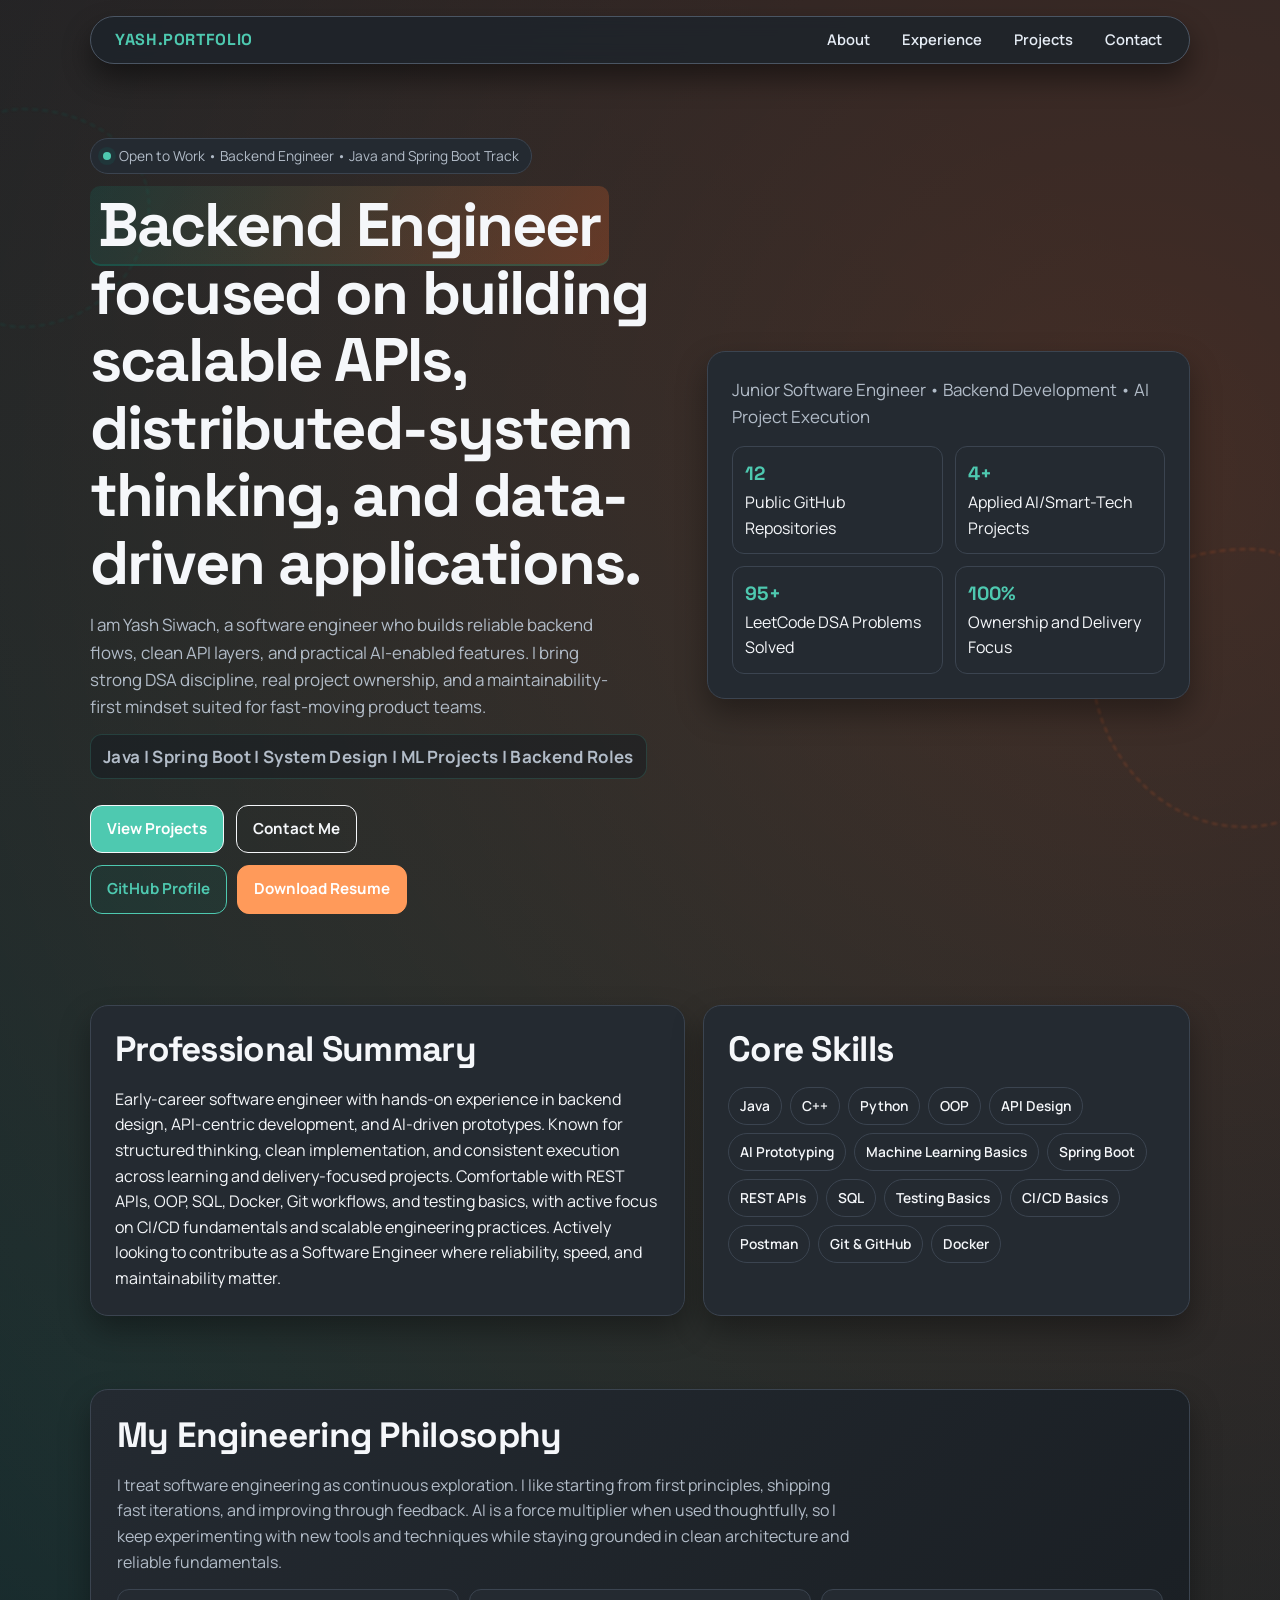
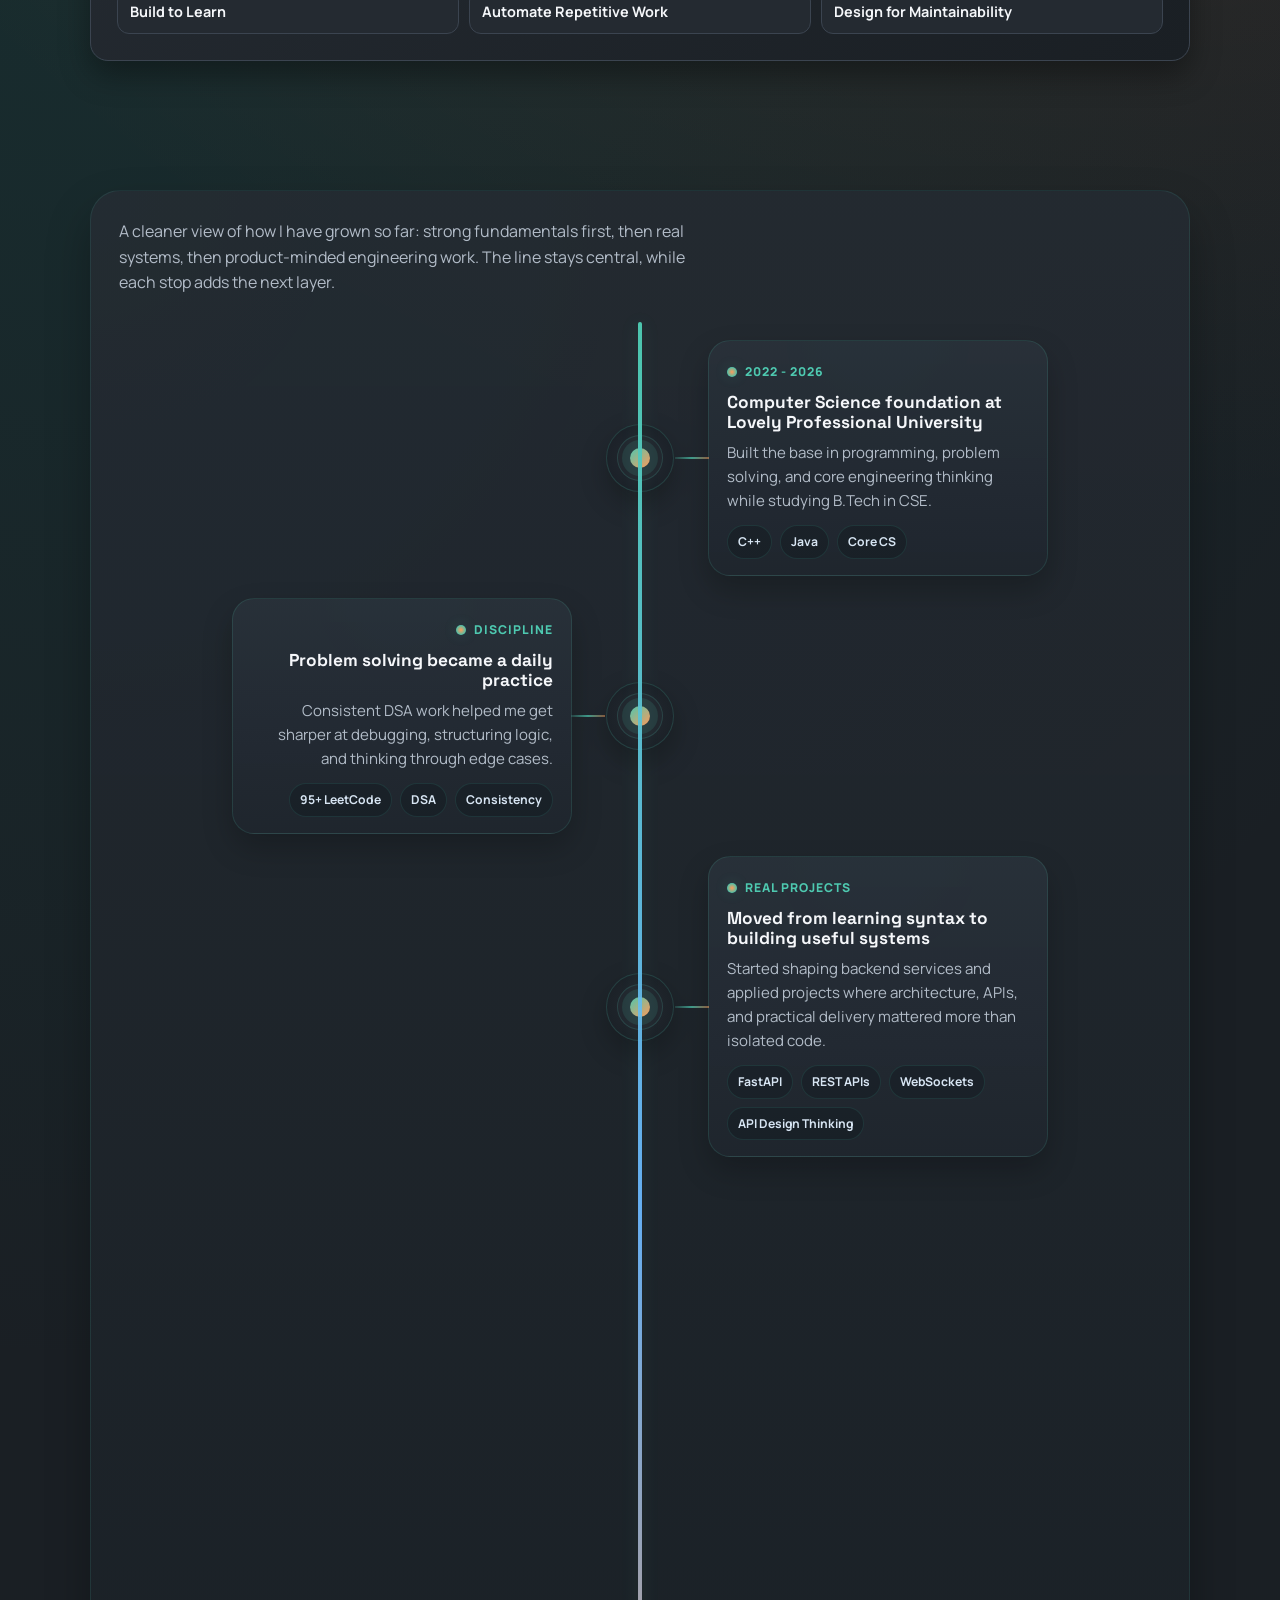
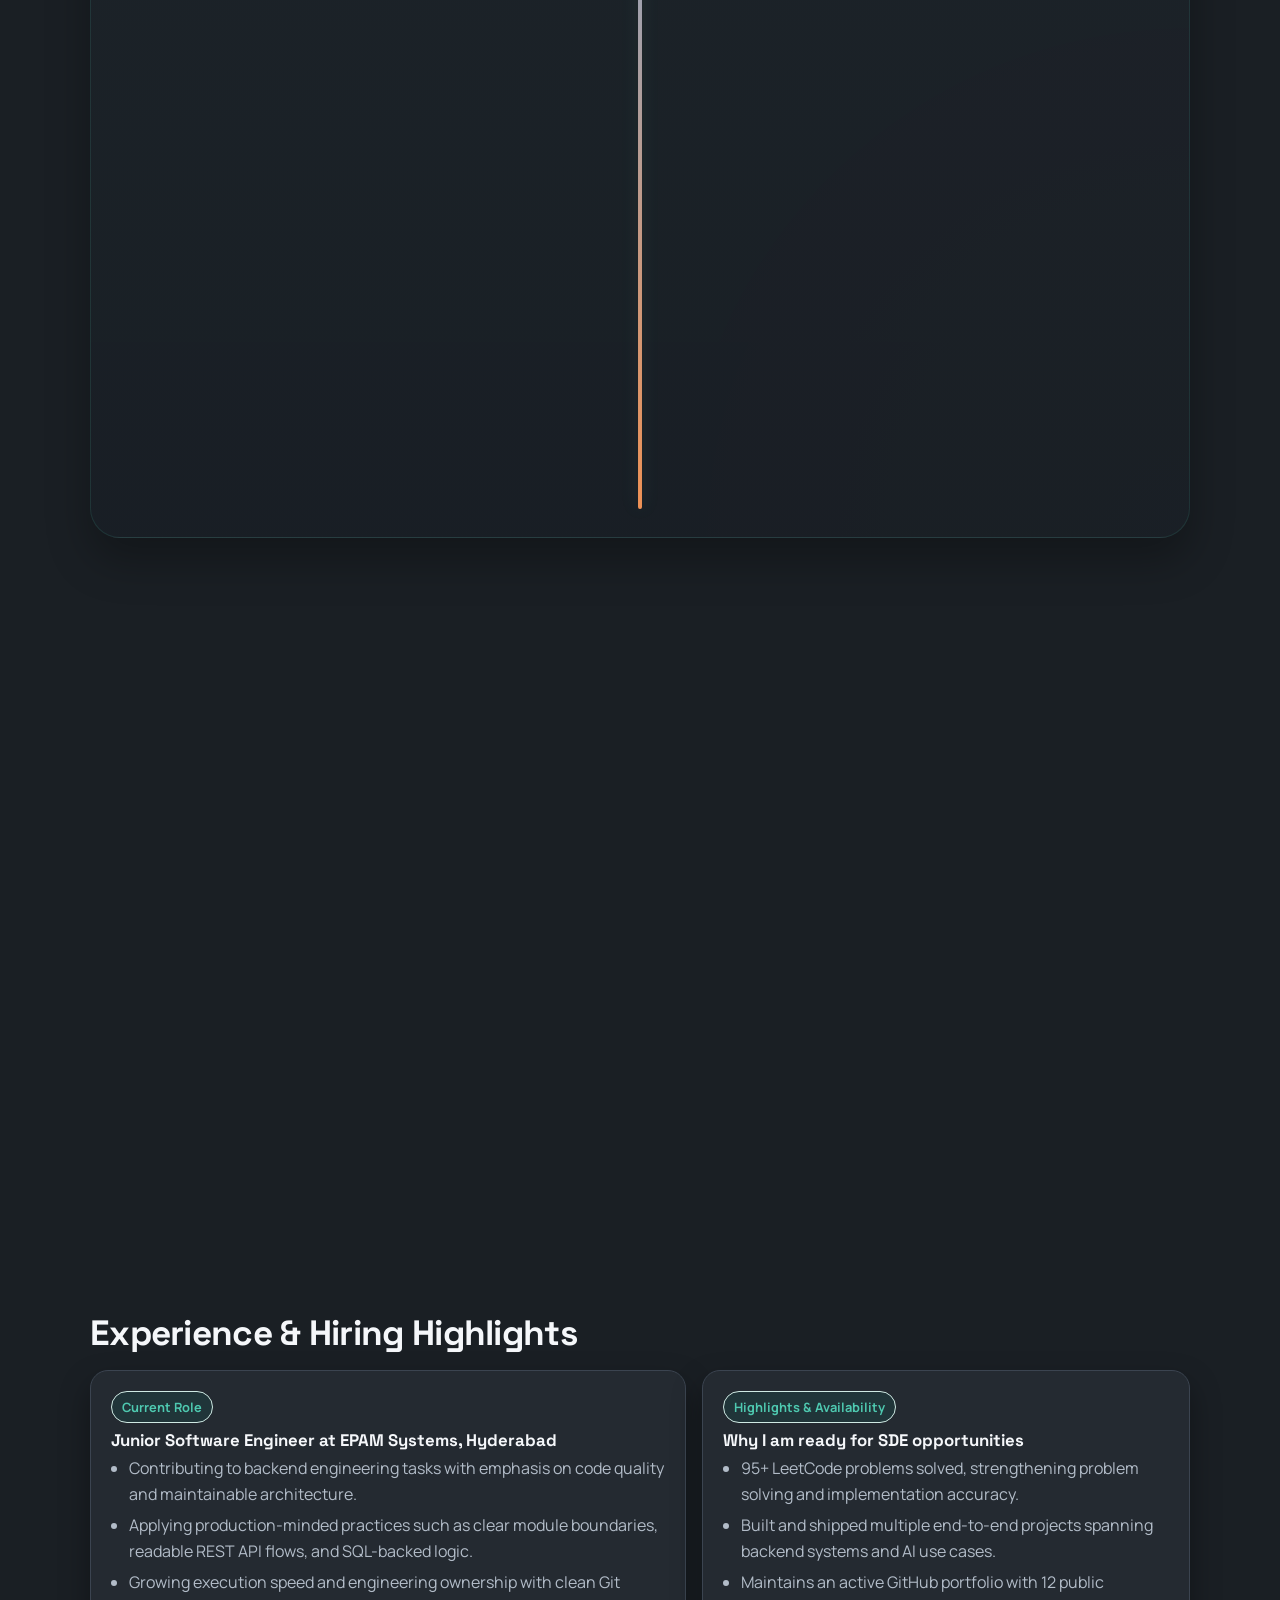
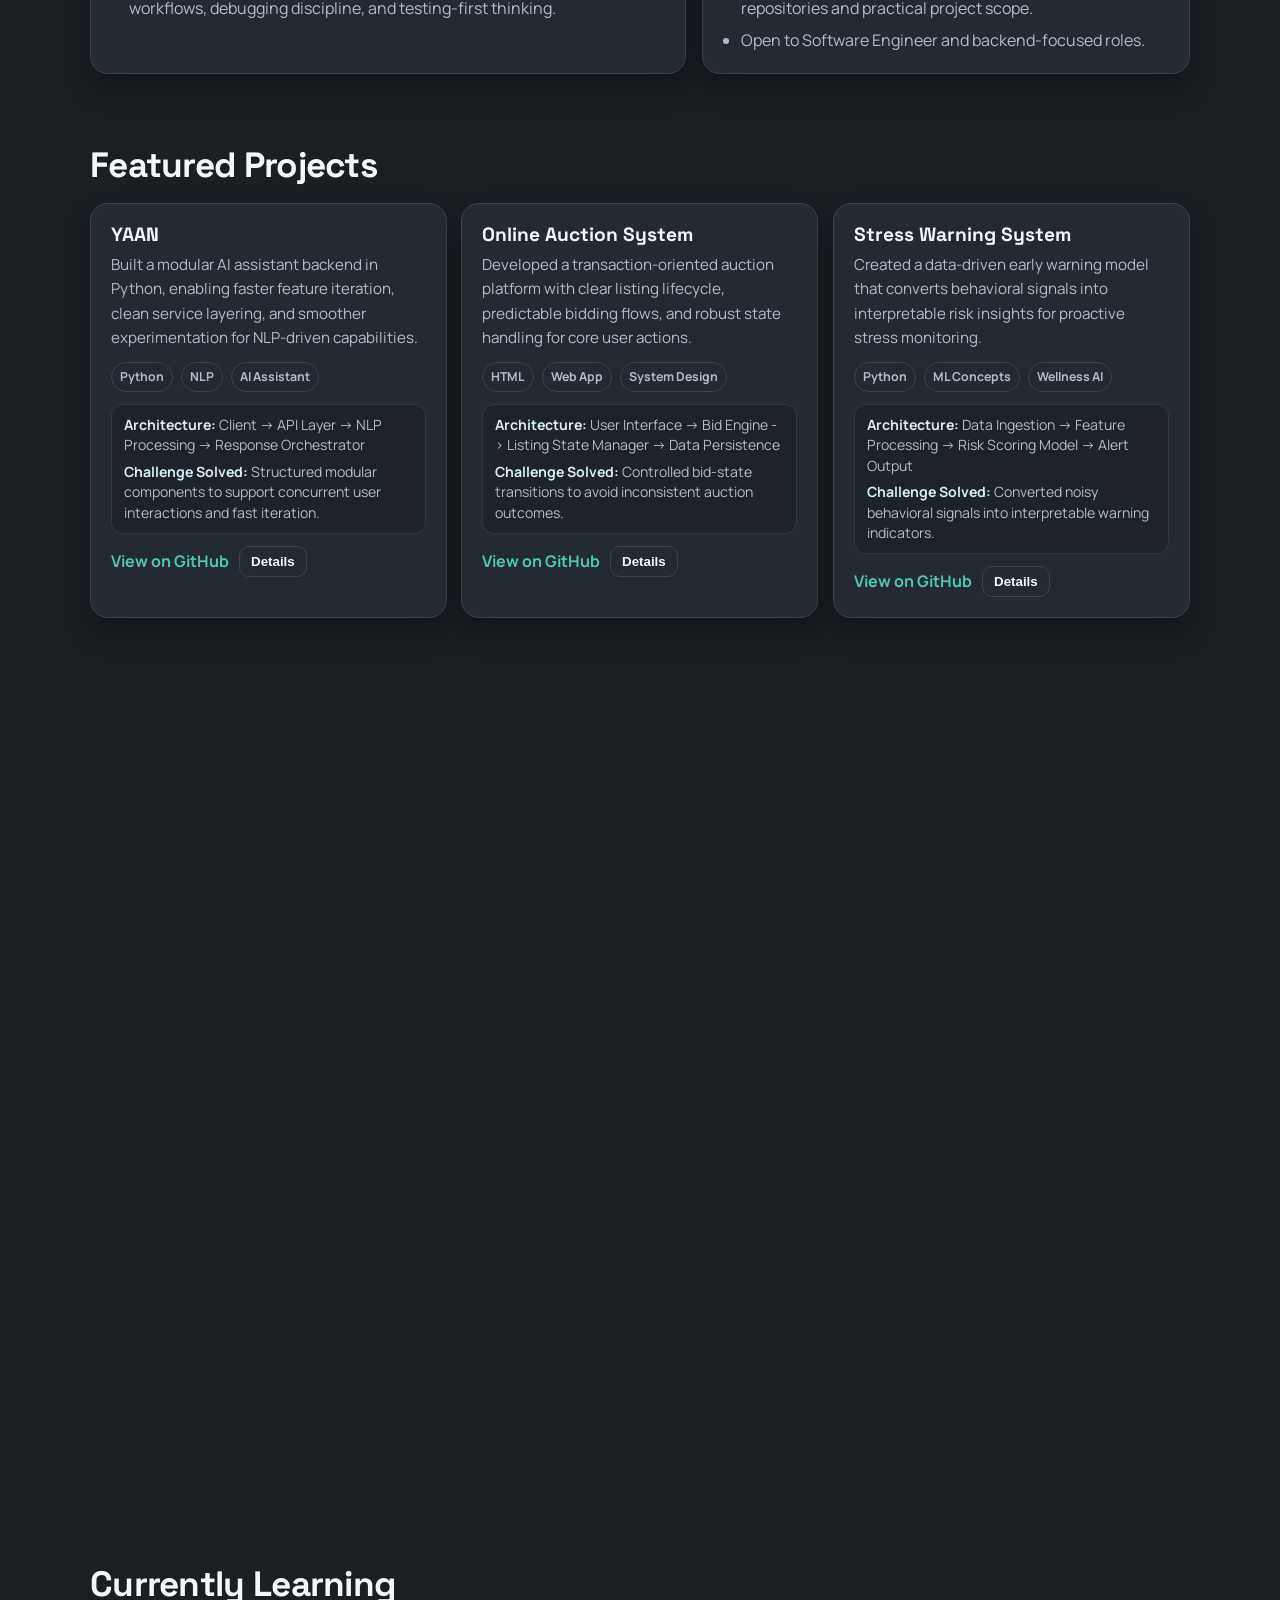
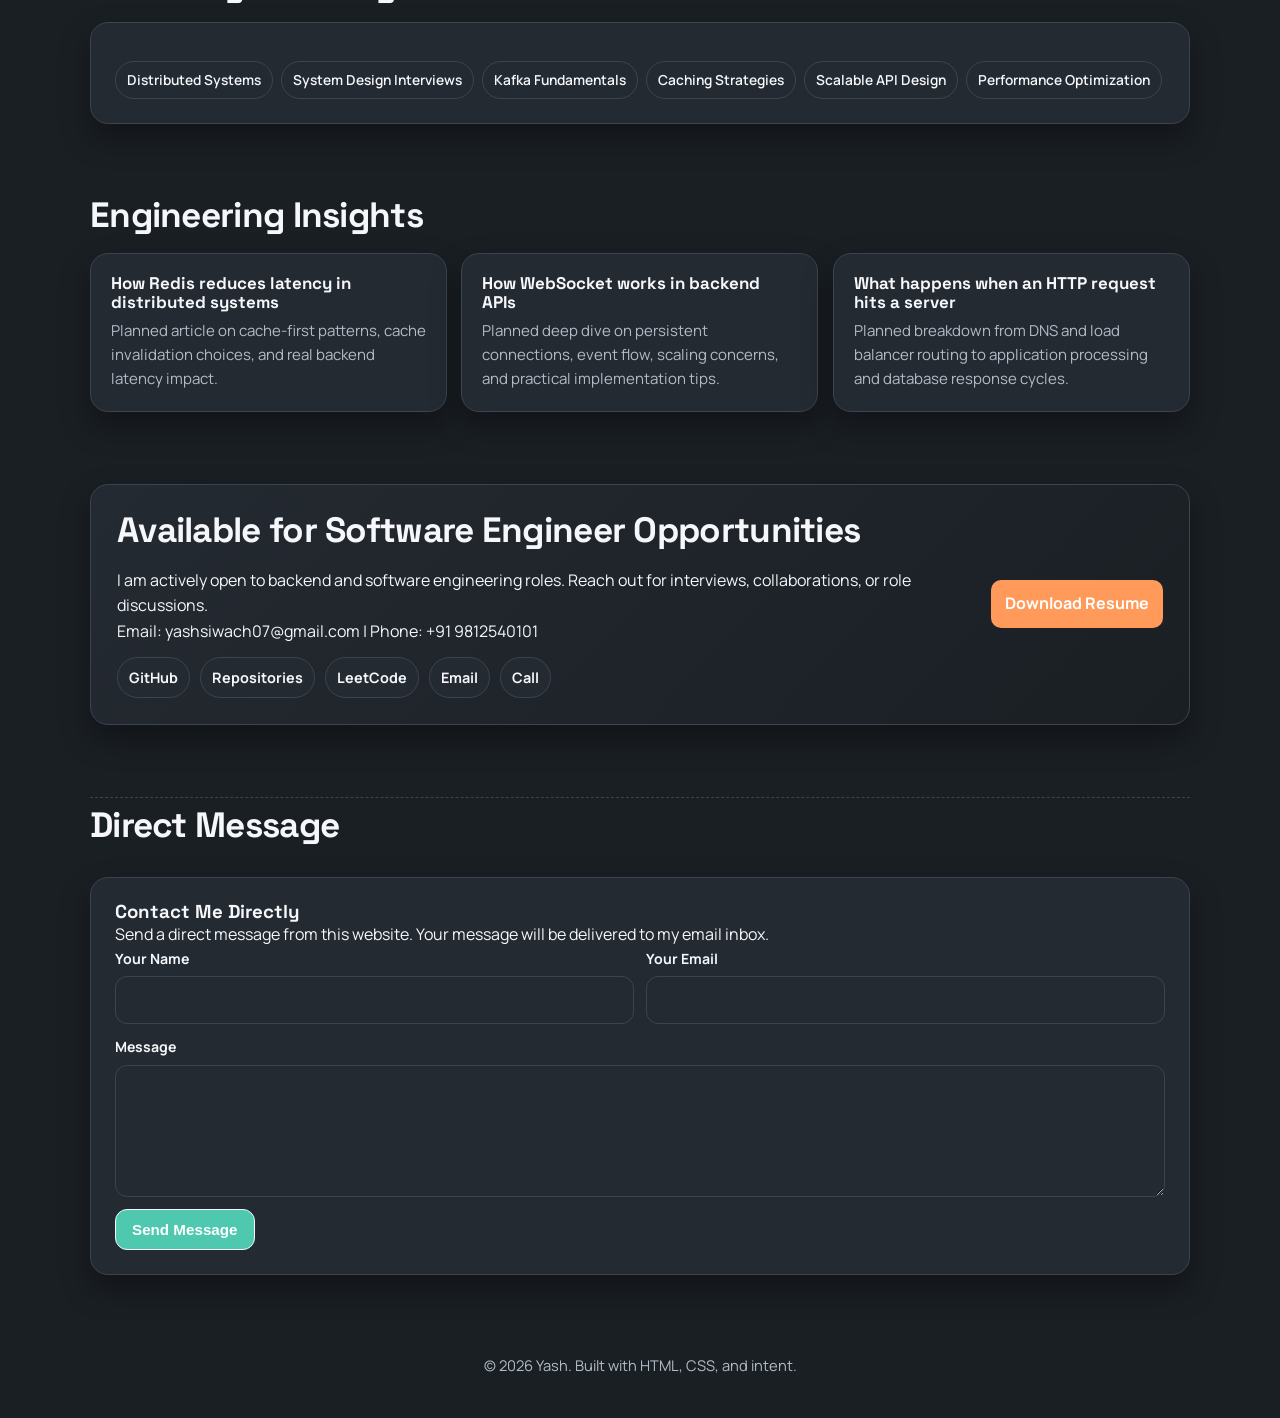
==== index.html @ 838a27e3 "Rename note identifiers to direct message" ====
<!DOCTYPE html>
<html lang="en" data-theme="dark">
<head>
	<meta charset="UTF-8" />
	<meta name="viewport" content="width=device-width, initial-scale=1.0" />
	<title>Yash | Portfolio</title>
	<meta name="description" content="Yash Siwach - software engineer focused on backend systems, AI exploration, and practical product building." />
	<meta name="author" content="Yash Siwach" />
	<meta name="keywords" content="Yash Siwach, Software Engineer, Backend Developer, REST APIs, OOP, SQL, Docker, CI/CD, Testing, Java, Python, C++, AI, LeetCode" />
	<meta property="og:title" content="Yash Siwach | Software Engineer Portfolio" />
	<meta property="og:description" content="Curiosity-driven software engineer exploring backend systems, AI products, and developer tooling." />
	<meta property="og:type" content="website" />
	<meta property="og:url" content="https://github.com/yashsiwacha" />
	<meta name="twitter:card" content="summary_large_image" />
	<meta name="twitter:title" content="Yash Siwach | Software Engineer Portfolio" />
	<meta name="twitter:description" content="Backend-focused software engineer skilled in REST APIs, OOP, SQL, and Docker, with strong AI curiosity and 95+ LeetCode problems solved." />
	<link rel="icon" type="image/svg+xml" href="data:image/svg+xml,%3Csvg xmlns='http://www.w3.org/2000/svg' viewBox='0 0 100 100'%3E%3Crect width='100' height='100' rx='22' fill='%230c7a6a'/%3E%3Ctext x='50' y='61' font-size='48' text-anchor='middle' fill='white' font-family='Arial, sans-serif'%3EYS%3C/text%3E%3C/svg%3E" />
	<link rel="preconnect" href="https://fonts.googleapis.com" />
	<link rel="preconnect" href="https://fonts.gstatic.com" crossorigin />
	<link href="https://fonts.googleapis.com/css2?family=Space+Grotesk:wght@400;500;700&family=Manrope:wght@400;600;700&display=swap" rel="stylesheet" />
	<style>
		:root {
			--bg: #f7f3ea;
			--surface: #fffdf8;
			--ink: #1f1f1f;
			--muted: #5b5b5b;
			--brand: #0c7a6a;
			--accent: #ff6b2c;
			--line: #d9d2c7;
			--shadow: 0 12px 30px rgba(30, 26, 20, 0.12);
			--radius: 18px;
			--max: 1100px;
		}

		* {
			box-sizing: border-box;
			margin: 0;
			padding: 0;
		}

		html {
			scroll-behavior: smooth;
		}

		body {
			font-family: "Manrope", sans-serif;
			background:
				radial-gradient(circle at 88% 6%, rgba(255, 107, 44, 0.18), transparent 22%),
				radial-gradient(circle at 8% 18%, rgba(12, 122, 106, 0.16), transparent 24%),
				var(--bg);
			color: var(--ink);
			min-height: 100vh;
			line-height: 1.6;
			overflow-x: hidden;
			text-size-adjust: 100%;
		}

		.shape {
			position: fixed;
			pointer-events: none;
			z-index: -1;
			filter: blur(1px);
			opacity: 0.6;
			--px: 0px;
			--py: 0px;
			animation: float 7s ease-in-out infinite;
			transition: transform 0.45s ease-out;
			will-change: transform;
		}

		.shape-a {
			width: 220px;
			height: 220px;
			border: 2px dashed rgba(12, 122, 106, 0.3);
			border-radius: 42% 58% 59% 41% / 48% 44% 56% 52%;
			top: 12%;
			left: -70px;
		}

		.shape-b {
			width: 280px;
			height: 280px;
			border: 2px dashed rgba(255, 107, 44, 0.35);
			border-radius: 57% 43% 45% 55% / 39% 58% 42% 61%;
			right: -90px;
			bottom: 8%;
			animation-delay: 1.1s;
		}

		.wrap {
			width: min(var(--max), 94%);
			margin: 0 auto;
		}

		.topbar {
			position: sticky;
			top: 12px;
			z-index: 100;
			width: min(var(--max), 94%);
			margin: 16px auto 26px;
			padding: 10px 14px;
			background: rgba(255, 253, 248, 0.88);
			border: 1px solid var(--line);
			border-radius: 999px;
			backdrop-filter: blur(10px);
			display: flex;
			align-items: center;
			justify-content: space-between;
			box-shadow: var(--shadow);
		}

		.logo {
			font-family: "Space Grotesk", sans-serif;
			font-size: 1rem;
			font-weight: 700;
			letter-spacing: 0.04em;
			color: var(--brand);
			text-decoration: none;
			padding-inline: 10px;
		}

		nav ul {
			list-style: none;
			display: flex;
			gap: 6px;
			flex-wrap: wrap;
			justify-content: flex-end;
		}

		nav a {
			text-decoration: none;
			color: var(--ink);
			font-size: 0.92rem;
			font-weight: 600;
			padding: 8px 12px;
			border-radius: 999px;
			transition: 0.25s ease;
			border: 1px solid transparent;
		}

		nav a:hover {
			background: var(--brand);
			color: #fff;
		}

		nav a.active {
			background: var(--brand);
			color: #fff;
			border-color: rgba(12, 122, 106, 0.3);
		}

		section {
			margin: 0 auto clamp(52px, 7vw, 72px);
			scroll-margin-top: 96px;
		}

		.hero {
			padding: 48px 0 20px;
			display: grid;
			grid-template-columns: 1.1fr 0.9fr;
			gap: 26px;
			align-items: center;
		}

		.badge {
			display: inline-flex;
			align-items: center;
			gap: 8px;
			flex-wrap: wrap;
			padding: 6px 12px;
			border-radius: 999px;
			border: 1px solid var(--line);
			background: var(--surface);
			font-size: 0.86rem;
			color: var(--muted);
			margin-bottom: 18px;
		}

		.dot {
			width: 8px;
			height: 8px;
			border-radius: 50%;
			background: var(--brand);
			box-shadow: 0 0 0 5px rgba(12, 122, 106, 0.15);
		}

		h1, h2, h3 {
			font-family: "Space Grotesk", sans-serif;
			line-height: 1.1;
		}

		h1 {
			font-size: clamp(2rem, 4.8vw, 4rem);
			letter-spacing: -0.03em;
			margin-bottom: 14px;
			text-wrap: balance;
		}

		.headline-mark {
			display: inline;
			padding: 0 8px 2px;
			border-radius: 10px;
			background: linear-gradient(120deg, rgba(12, 122, 106, 0.2), rgba(255, 107, 44, 0.24));
			box-shadow: inset 0 -2px 0 rgba(12, 122, 106, 0.38);
		}

		.hero p {
			font-size: clamp(0.98rem, 1.8vw, 1.06rem);
			color: var(--muted);
			max-width: 54ch;
		}

		.actions {
			margin-top: 26px;
			display: flex;
			gap: 12px;
			flex-wrap: wrap;
		}

		.actions-secondary {
			margin-top: 12px;
			display: flex;
			gap: 10px;
			flex-wrap: wrap;
		}

		.btn {
			display: inline-block;
			text-decoration: none;
			border-radius: 12px;
			padding: 11px 16px;
			border: 1px solid var(--ink);
			font-weight: 700;
			font-size: 0.95rem;
			transition: transform 0.2s ease, box-shadow 0.2s ease;
		}

		.btn:hover {
			transform: translateY(-2px);
			box-shadow: var(--shadow);
		}

		.btn-primary {
			background: var(--brand);
			color: #fff;
		}

		.btn-ghost {
			color: var(--ink);
			background: transparent;
		}

		.btn-brand {
			border-color: var(--brand);
			color: var(--brand);
			background: rgba(12, 122, 106, 0.12);
		}

		.btn-accent {
			border-color: var(--accent);
			background: var(--accent);
			color: #fff;
		}

		.hero-card {
			padding: 24px;
			border: 1px solid var(--line);
			border-radius: var(--radius);
			background: var(--surface);
			box-shadow: var(--shadow);
		}

		.hero-card h3 {
			margin-bottom: 8px;
			font-size: 1.2rem;
		}

		.stats {
			margin-top: 16px;
			display: grid;
			grid-template-columns: repeat(2, 1fr);
			gap: 12px;
		}

		.stat {
			padding: 12px;
			border-radius: 12px;
			border: 1px solid var(--line);
			background: var(--surface);
		}

		.stat strong {
			display: block;
			font-family: "Space Grotesk", sans-serif;
			font-size: 1.2rem;
			color: var(--brand);
		}

		.section-title {
			margin-bottom: 18px;
			font-size: clamp(1.55rem, 3.2vw, 2.2rem);
			letter-spacing: -0.02em;
		}

		.about {
			display: grid;
			grid-template-columns: 1.1fr 0.9fr;
			gap: 18px;
		}

		.panel {
			border: 1px solid var(--line);
			border-radius: var(--radius);
			background: var(--surface);
			box-shadow: var(--shadow);
			padding: 24px;
		}

		.tags {
			display: flex;
			flex-wrap: wrap;
			gap: 8px;
			margin-top: 14px;
		}

		.tag {
			border: 1px solid var(--line);
			border-radius: 999px;
			padding: 7px 11px;
			font-size: 0.86rem;
			font-weight: 600;
			background: var(--surface);
		}

		.projects-grid {
			display: grid;
			grid-template-columns: repeat(3, minmax(0, 1fr));
			gap: 14px;
		}

		.project {
			border: 1px solid var(--line);
			border-radius: var(--radius);
			background: var(--surface);
			padding: 20px;
			box-shadow: var(--shadow);
			transform: translateY(0);
			transition: transform 0.3s ease, border-color 0.25s ease, box-shadow 0.3s ease;
		}

		.project:hover {
			transform: translateY(-6px);
			border-color: var(--ink);
			box-shadow: 0 18px 34px rgba(0, 0, 0, 0.28);
		}

		.panel,
		.hero-card,
		.journey-card,
		.experience-card,
		.profile-card,
		.insight-card,
		.philosophy-box {
			transition: transform 0.3s ease, box-shadow 0.3s ease;
		}

		.panel:hover,
		.hero-card:hover,
		.journey-card:hover,
		.experience-card:hover,
		.profile-card:hover,
		.insight-card:hover,
		.philosophy-box:hover {
			transform: translateY(-4px);
			box-shadow: 0 16px 32px rgba(0, 0, 0, 0.24);
		}

		.project h3 {
			font-size: 1.2rem;
			margin-bottom: 8px;
		}

		.project p {
			color: var(--muted);
			font-size: 0.95rem;
			margin-bottom: 12px;
		}

		.project a {
			color: var(--brand);
			font-weight: 700;
			text-decoration: none;
		}

		.project-actions {
			display: flex;
			gap: 10px;
			flex-wrap: wrap;
			align-items: center;
		}

		.positioning-line {
			margin-top: 14px;
			font-size: 0.93rem;
			font-weight: 700;
			letter-spacing: 0.02em;
			color: #cde6ef;
			padding: 8px 12px;
			border: 1px solid rgba(78, 201, 176, 0.18);
			border-radius: 12px;
			background: rgba(21, 27, 33, 0.5);
			display: inline-block;
		}

		.project-spec {
			margin-bottom: 12px;
			padding: 10px 12px;
			border-radius: 12px;
			border: 1px solid rgba(78, 201, 176, 0.14);
			background: rgba(22, 27, 33, 0.42);
		}

		.project-spec p {
			margin-bottom: 6px;
			font-size: 0.88rem;
			line-height: 1.45;
		}

		.project-spec p:last-child {
			margin-bottom: 0;
		}

		.project-spec strong {
			color: #d8edf6;
		}

		.insights-grid {
			display: grid;
			grid-template-columns: repeat(3, minmax(0, 1fr));
			gap: 14px;
		}

		.insight-card {
			border: 1px solid var(--line);
			border-radius: var(--radius);
			background: var(--surface);
			box-shadow: var(--shadow);
			padding: 20px;
		}

		.insight-card h3 {
			font-size: 1.06rem;
			margin-bottom: 8px;
		}

		.insight-card p {
			color: var(--muted);
			font-size: 0.94rem;
		}

		.insight-list {
			margin-top: 10px;
			padding-left: 18px;
			color: var(--muted);
		}

		.insight-list li + li {
			margin-top: 6px;
		}

		.details-btn {
			border: 1px solid var(--line);
			background: var(--surface);
			color: var(--ink);
			padding: 7px 11px;
			border-radius: 10px;
			font-weight: 700;
			cursor: pointer;
		}

		.project-tech {
			display: flex;
			gap: 8px;
			flex-wrap: wrap;
			margin-bottom: 12px;
		}

		.project-tech span {
			font-size: 0.77rem;
			font-weight: 700;
			border: 1px solid var(--line);
			border-radius: 999px;
			padding: 4px 8px;
			background: var(--surface);
			color: var(--muted);
			opacity: 0;
			transform: translateY(8px);
			transition: opacity 0.45s ease, transform 0.45s ease;
		}

		.fade-up.in-view .project-tech span {
			opacity: 1;
			transform: translateY(0);
		}

		.fade-up.in-view .project-tech span:nth-child(1) { transition-delay: 0.08s; }
		.fade-up.in-view .project-tech span:nth-child(2) { transition-delay: 0.16s; }
		.fade-up.in-view .project-tech span:nth-child(3) { transition-delay: 0.24s; }

		.profiles-grid {
			display: grid;
			grid-template-columns: 1fr 1fr;
			gap: 14px;
		}

		.profile-card {
			border: 1px solid var(--line);
			border-radius: var(--radius);
			background: var(--surface);
			box-shadow: var(--shadow);
			padding: 20px;
		}

		.profile-card h3 {
			font-size: 1.1rem;
			margin-bottom: 8px;
		}

		.profile-card p {
			color: var(--muted);
			margin-bottom: 10px;
		}

		.profile-card a {
			text-decoration: none;
			font-weight: 700;
			color: var(--brand);
		}

		.philosophy-box {
			border: 1px solid var(--line);
			border-radius: var(--radius);
			background: linear-gradient(135deg, var(--surface), var(--bg));
			box-shadow: var(--shadow);
			padding: 26px;
		}

		.philosophy-box p {
			color: var(--muted);
			max-width: 74ch;
		}

		.philosophy-list {
			margin-top: 14px;
			display: grid;
			grid-template-columns: repeat(3, minmax(0, 1fr));
			gap: 10px;
		}

		.philosophy-pill {
			border: 1px solid var(--line);
			border-radius: 12px;
			padding: 10px 12px;
			font-weight: 700;
			font-size: 0.9rem;
			background: var(--surface);
		}

		.journey-shell {
			border: 1px solid rgba(78, 201, 176, 0.12);
			border-radius: 30px;
			padding: 28px;
			background:
				linear-gradient(180deg, rgba(36, 42, 49, 0.92), rgba(25, 31, 37, 0.94)),
				radial-gradient(circle at top left, rgba(78, 201, 176, 0.12), transparent 30%),
				radial-gradient(circle at bottom right, rgba(255, 154, 90, 0.1), transparent 32%);
			box-shadow: 0 22px 44px rgba(0, 0, 0, 0.28);
			overflow: hidden;
		}

		.journey-lead {
			max-width: 60ch;
			margin-bottom: 26px;
			color: var(--muted);
			font-size: 1rem;
		}

		.journey-track {
			position: relative;
			padding: 18px 0 6px;
		}

		.journey-track::before,
		.journey-track::after {
			content: "";
			position: absolute;
			left: 50%;
			transform: translateX(-50%);
			border-radius: 999px;
		}

		.journey-track::before {
			top: 0;
			bottom: 0;
			width: 2px;
			background: linear-gradient(180deg, rgba(78, 201, 176, 0.12), rgba(78, 201, 176, 0.28), rgba(255, 154, 90, 0.16));
		}

		.journey-track::after {
			top: 0;
			bottom: 0;
			width: 4px;
			background: linear-gradient(180deg, rgba(78, 201, 176, 0.98), rgba(108, 183, 255, 0.92), rgba(255, 154, 90, 0.92));
			box-shadow: 0 0 18px rgba(78, 201, 176, 0.16), 0 0 22px rgba(255, 154, 90, 0.08);
			transform: translateX(-50%) scaleY(0);
			transform-origin: top center;
			transition: transform 1.15s cubic-bezier(0.22, 1, 0.36, 1);
		}

		.journey-track.fade-up.in-view::after {
			transform: translateX(-50%) scaleY(1);
		}

		.journey-step {
			position: relative;
			display: grid;
			grid-template-columns: minmax(0, 1fr) 96px minmax(0, 1fr);
			align-items: center;
			gap: 20px;
			margin-bottom: 22px;
		}

		.journey-step:last-child {
			margin-bottom: 0;
		}

		.journey-step.left .journey-card {
			grid-column: 1;
			justify-self: end;
			text-align: right;
		}

		.journey-step.right .journey-card {
			grid-column: 3;
			justify-self: start;
			text-align: left;
		}

		.journey-card {
			position: relative;
			width: min(100%, 340px);
			padding: 18px 18px 16px;
			border-radius: 22px;
			border: 1px solid rgba(78, 201, 176, 0.14);
			background:
				linear-gradient(180deg, rgba(41, 49, 58, 0.94), rgba(31, 38, 46, 0.96)),
				radial-gradient(circle at top, rgba(78, 201, 176, 0.08), transparent 55%);
			box-shadow: 0 14px 30px rgba(0, 0, 0, 0.22);
		}

		.journey-card::before {
			content: "";
			position: absolute;
			top: 50%;
			width: 34px;
			height: 2px;
			background: linear-gradient(90deg, rgba(78, 201, 176, 0.18), rgba(78, 201, 176, 0.72), rgba(255, 154, 90, 0.5));
			transform: translateY(-50%);
		}

		.journey-step.left .journey-card::before {
			right: -34px;
		}

		.journey-step.right .journey-card::before {
			left: -34px;
		}

		.journey-kicker {
			display: inline-flex;
			align-items: center;
			gap: 8px;
			font-size: 0.76rem;
			font-weight: 800;
			letter-spacing: 0.08em;
			text-transform: uppercase;
			color: var(--brand);
			margin-bottom: 10px;
		}

		.journey-kicker::before {
			content: "";
			width: 10px;
			height: 10px;
			border-radius: 50%;
			background: radial-gradient(circle, rgba(255, 154, 90, 1) 0%, rgba(78, 201, 176, 0.95) 70%);
			box-shadow: 0 0 14px rgba(78, 201, 176, 0.2);
		}

		.journey-card h3 {
			font-size: 1.08rem;
			line-height: 1.2;
			margin-bottom: 8px;
		}

		.journey-card p {
			color: var(--muted);
			font-size: 0.94rem;
		}

		.journey-meta {
			display: flex;
			gap: 8px;
			flex-wrap: wrap;
			margin-top: 12px;
		}

		.journey-step.left .journey-meta {
			justify-content: flex-end;
		}

		.journey-chip {
			border: 1px solid rgba(78, 201, 176, 0.12);
			background: rgba(17, 22, 27, 0.34);
			padding: 6px 10px;
			border-radius: 999px;
			font-size: 0.76rem;
			font-weight: 700;
			color: #d7e5f3;
		}

		.journey-node {
			grid-column: 2;
			justify-self: center;
			position: relative;
			width: 68px;
			height: 68px;
			border-radius: 50%;
			border: 1px solid rgba(78, 201, 176, 0.18);
			background: radial-gradient(circle, rgba(36, 42, 49, 0.98) 0%, rgba(25, 31, 37, 0.98) 100%);
			box-shadow: 0 12px 28px rgba(0, 0, 0, 0.24);
			overflow: hidden;
			transform: scale(0.8);
			opacity: 0;
			transition: transform 0.55s cubic-bezier(0.22, 1, 0.36, 1), opacity 0.55s ease;
		}

		.journey-step.in-view .journey-node {
			transform: scale(1);
			opacity: 1;
		}

		.journey-node::before,
		.journey-node::after {
			content: "";
			position: absolute;
			border-radius: 50%;
		}

		.journey-node::before {
			inset: 10px;
			border: 1px solid rgba(78, 201, 176, 0.18);
			background: rgba(36, 42, 49, 0.78);
		}

		.journey-node::after {
			inset: 23px;
			background: linear-gradient(135deg, var(--brand), var(--accent));
			box-shadow: 0 0 0 8px rgba(78, 201, 176, 0.12);
		}

		.journey-step.in-view .journey-node::after {
			animation: pulse-node 2.8s ease-in-out infinite;
		}

		.experience-grid {
			display: grid;
			grid-template-columns: 1.1fr 0.9fr;
			gap: 16px;
		}

		.experience-card {
			border: 1px solid var(--line);
			border-radius: var(--radius);
			background: var(--surface);
			box-shadow: var(--shadow);
			padding: 20px;
		}

		.experience-card h3 {
			font-size: 1.05rem;
			margin-bottom: 6px;
		}

		.experience-card .period {
			display: inline-block;
			font-size: 0.8rem;
			font-weight: 700;
			color: var(--brand);
			background: rgba(12, 122, 106, 0.14);
			border: 1px solid #cfe9e3;
			border-radius: 999px;
			padding: 5px 10px;
			margin-bottom: 8px;
		}

		.experience-card ul {
			padding-left: 18px;
			color: var(--muted);
		}

		.experience-card li + li {
			margin-top: 6px;
		}

		.contact-meta {
			display: flex;
			gap: 10px;
			flex-wrap: wrap;
			margin-top: 12px;
		}
		
		.message-section {
			display: grid;
			grid-template-columns: 1fr;
			gap: 14px;
			padding-top: 8px;
			border-top: 1px dashed var(--line);
		}
		
		.message-form {
			display: grid;
			gap: 12px;
		}
		
		.message-grid {
			display: grid;
			grid-template-columns: repeat(2, minmax(0, 1fr));
			gap: 12px;
		}
		
		.message-field {
			display: grid;
			gap: 6px;
		}
		
		.message-field label {
			font-size: 0.88rem;
			font-weight: 700;
			color: var(--ink);
		}
		
		.message-field input,
		.message-field textarea {
			width: 100%;
			font: inherit;
			color: var(--ink);
			background: var(--surface);
			border: 1px solid var(--line);
			border-radius: 12px;
			padding: 10px 12px;
		}
		
		.message-field textarea {
			min-height: 132px;
			resize: vertical;
		}
		
		.message-field input:focus,
		.message-field textarea:focus {
			outline: 2px solid rgba(12, 122, 106, 0.2);
			outline-offset: 1px;
			border-color: var(--brand);
		}
		
		.message-actions {
			display: flex;
			align-items: center;
			gap: 12px;
			flex-wrap: wrap;
		}
		
		.message-status {
			font-size: 0.9rem;
			font-weight: 700;
		}
		
		.message-status.success {
			color: var(--brand);
		}
		
		.message-status.error {
			color: #b42318;
		}

		.social-link {
			text-decoration: none;
			font-weight: 700;
			font-size: 0.9rem;
			color: var(--ink);
			border: 1px solid var(--line);
			padding: 8px 11px;
			border-radius: 999px;
			background: var(--surface);
		}

		.back-top {
			position: fixed;
			right: 20px;
			bottom: 20px;
			border: 1px solid var(--line);
			background: var(--surface);
			color: var(--ink);
			padding: 9px 12px;
			border-radius: 999px;
			font-weight: 800;
			cursor: pointer;
			box-shadow: var(--shadow);
			opacity: 0;
			transform: translateY(12px);
			pointer-events: none;
			transition: 0.2s ease;
		}

		.back-top.show {
			opacity: 1;
			transform: translateY(0);
			pointer-events: auto;
		}

		.modal {
			position: fixed;
			inset: 0;
			display: none;
			align-items: center;
			justify-content: center;
			padding: 20px;
			z-index: 999;
		}

		.modal.show {
			display: flex;
		}

		.modal-overlay {
			position: absolute;
			inset: 0;
			background: rgba(0, 0, 0, 0.5);
		}

		.modal-panel {
			position: relative;
			width: min(680px, 100%);
			max-height: 84vh;
			overflow: auto;
			border: 1px solid var(--line);
			border-radius: var(--radius);
			background: var(--surface);
			box-shadow: var(--shadow);
			padding: 22px;
		}

		.modal-panel h3 {
			margin-bottom: 10px;
			font-size: 1.3rem;
		}

		.modal-panel p {
			color: var(--muted);
			margin-bottom: 12px;
		}

		.modal-panel h4 {
			font-size: 1rem;
			margin: 12px 0 6px;
		}

		.modal-panel ul {
			padding-left: 18px;
			color: var(--muted);
		}

		.modal-panel li + li {
			margin-top: 5px;
		}

		.modal-close {
			position: absolute;
			top: 12px;
			right: 12px;
			border: 1px solid var(--line);
			background: var(--surface);
			color: var(--ink);
			border-radius: 8px;
			font-weight: 800;
			padding: 5px 9px;
			cursor: pointer;
		}

		[data-theme="dark"] {
			--bg: #1a1f24;
			--surface: #242a31;
			--ink: #f5f7fa;
			--muted: #b2bcc8;
			--brand: #4ec9b0;
			--accent: #ff9a5a;
			--line: #3b4450;
			--shadow: 0 14px 30px rgba(0, 0, 0, 0.35);
		}

		[data-theme="dark"] .topbar {
			background: rgba(30, 36, 43, 0.9);
			border-color: #4a5563;
			box-shadow: 0 14px 28px rgba(0, 0, 0, 0.45);
		}

		[data-theme="dark"] nav a {
			color: #e6edf5;
		}

		[data-theme="dark"] nav a:hover {
			background: var(--brand);
			color: #0c2c29;
			border-color: rgba(78, 201, 176, 0.35);
		}

		[data-theme="dark"] nav a.active {
			background: var(--brand);
			color: #0c2c29;
			border-color: rgba(78, 201, 176, 0.45);
		}

		.contact {
			display: grid;
			grid-template-columns: 1fr auto;
			gap: 16px;
			align-items: center;
			border: 1px solid var(--line);
			border-radius: var(--radius);
			padding: 26px;
			background: linear-gradient(135deg, var(--surface), var(--bg));
			box-shadow: var(--shadow);
		}

		.contact a {
			color: #fff;
			background: var(--accent);
			padding: 11px 14px;
			border-radius: 10px;
			text-decoration: none;
			font-weight: 700;
			white-space: nowrap;
		}

		.contact .social-link {
			color: var(--ink);
			background: var(--surface);
			border: 1px solid var(--line);
			padding: 8px 11px;
			border-radius: 999px;
			white-space: nowrap;
		}

		footer {
			color: var(--muted);
			text-align: center;
			font-size: 0.92rem;
			padding: 8px 0 40px;
		}

		.fade-up {
			opacity: 0;
			transform: translateY(26px) scale(0.985);
			filter: blur(3px);
			transition: opacity 0.75s cubic-bezier(0.22, 1, 0.36, 1), transform 0.75s cubic-bezier(0.22, 1, 0.36, 1), filter 0.75s ease;
			will-change: opacity, transform, filter;
		}

		.fade-up.in-view {
			opacity: 1;
			transform: translateY(0) scale(1);
			filter: blur(0);
		}

		.delay-1 { animation-delay: 0.1s; }
		.delay-2 { animation-delay: 0.2s; }
		.delay-3 { animation-delay: 0.3s; }

		@keyframes float {
			0%, 100% { transform: translate(var(--px), var(--py)) rotate(0deg); }
			50% { transform: translate(var(--px), calc(var(--py) - 10px)) rotate(6deg); }
		}

		@keyframes pulse-node {
			0%, 100% { box-shadow: 0 0 0 8px rgba(78, 201, 176, 0.12); }
			50% { box-shadow: 0 0 0 14px rgba(78, 201, 176, 0.04); }
		}

		@media (max-width: 920px) {
			.hero,
			.about,
			.experience-grid,
			.philosophy-list,
			.profiles-grid,
			.projects-grid,
			.contact {
				grid-template-columns: 1fr;
			}

			.journey-shell {
				padding: 20px 16px;
			}

			.journey-track {
				padding: 12px 0 4px;
			}

			.journey-track::before,
			.journey-track::after {
				left: 24px;
				transform: translateX(0);
			}

			.journey-track::before {
				top: 0;
				bottom: 0;
				width: 2px;
			}

			.journey-track.fade-up.in-view::after {
				transform: translateX(0) scaleY(1);
			}

			.journey-step {
				grid-template-columns: 64px minmax(0, 1fr);
				gap: 12px;
				margin-bottom: 14px;
			}

			.journey-step.left .journey-card,
			.journey-step.right .journey-card {
				grid-column: 2;
				justify-self: stretch;
				text-align: left;
				width: 100%;
			}

			.journey-step.left .journey-card::before,
			.journey-step.right .journey-card::before {
				left: -18px;
				width: 18px;
				right: auto;
			}

			.journey-step .journey-node {
				grid-column: 1;
				width: 48px;
				height: 48px;
			}

			.journey-node::before {
				inset: 7px;
			}

			.journey-node::after {
				inset: 15px;
			}

			.journey-step.left .journey-meta {
				justify-content: flex-start;
			}

			.topbar {
				border-radius: 18px;
			}

			nav ul {
				justify-content: flex-start;
			}
		}

		@media (max-width: 1180px) {
			.hero,
			.about {
				grid-template-columns: 1fr;
			}
			
			.message-grid {
				grid-template-columns: 1fr;
			}

			.projects-grid,
			.experience-grid,
			.profiles-grid,
			.insights-grid {
				grid-template-columns: repeat(2, minmax(0, 1fr));
			}

			.contact {
				grid-template-columns: 1fr;
				align-items: start;
			}

			.contact > a {
				justify-self: start;
			}
		}

		@media (max-width: 860px) {
			.projects-grid,
			.experience-grid,
			.profiles-grid,
			.insights-grid,
			.philosophy-list {
				grid-template-columns: 1fr;
			}

			nav ul {
				gap: 8px;
				flex-wrap: nowrap;
				overflow-x: auto;
				scrollbar-width: thin;
				padding-bottom: 2px;
			}

			nav a {
				white-space: nowrap;
			}
		}

		@media (max-width: 560px) {
			.topbar {
				top: 8px;
				padding: 9px;
				width: 96%;
				flex-direction: column;
				align-items: stretch;
				gap: 8px;
			}

			.logo {
				font-size: 0.9rem;
				padding-inline: 8px;
				text-align: center;
			}

			nav {
				width: 100%;
			}

			nav ul {
				justify-content: center;
				flex-wrap: wrap;
				overflow-x: visible;
				padding-bottom: 0;
			}

			nav a {
				font-size: 0.82rem;
				padding: 7px 9px;
			}

			.hero {
				padding-top: 28px;
				gap: 18px;
			}

			.badge {
				font-size: 0.8rem;
			}

			.positioning-line {
				font-size: 0.82rem;
				width: 100%;
				text-align: center;
			}

			.hero-card,
			.panel,
			.project,
			.profile-card,
			.experience-card,
			.philosophy-box,
			.journey-shell,
			.contact {
				padding: 16px;
			}

			.actions,
			.actions-secondary {
				flex-direction: column;
			}

			.actions .btn,
			.actions-secondary .btn,
			.contact > a {
				width: 100%;
				text-align: center;
			}

			.stats {
				grid-template-columns: 1fr;
			}

			.contact-meta {
				gap: 8px;
			}

			.contact .social-link {
				font-size: 0.84rem;
			}

			.modal {
				padding: 12px;
			}

			.modal-panel {
				padding: 16px;
			}
		}

		@media (max-width: 360px) {
			h1 {
				font-size: 1.72rem;
			}

			.section-title {
				font-size: 1.38rem;
			}

			.journey-step {
				grid-template-columns: 54px minmax(0, 1fr);
			}

			.journey-step .journey-node {
				width: 42px;
				height: 42px;
			}

			.journey-node::after {
				inset: 13px;
			}
		}

		@media (pointer: coarse) {
			.shape {
				animation-duration: 9s;
			}
		}

		@media (prefers-reduced-motion: reduce) {
			* {
				scroll-behavior: auto !important;
				animation-duration: 0.01ms !important;
				animation-iteration-count: 1 !important;
				transition-duration: 0.01ms !important;
			}

			.shape {
				animation: none;
			}
		}
	</style>
</head>
<body>
	<div class="shape shape-a" aria-hidden="true"></div>
	<div class="shape shape-b" aria-hidden="true"></div>

	<header class="topbar">
		<a href="#home" class="logo">YASH.PORTFOLIO</a>
		<nav>
			<ul>
				<li><a href="#about">About</a></li>
				<li><a href="#experience">Experience</a></li>
				<li><a href="#projects">Projects</a></li>
				<li><a href="#contact">Contact</a></li>
			</ul>
		</nav>
	</header>

	<main class="wrap" id="home">
		<section class="hero">
			<div class="fade-up">
				<span class="badge"><span class="dot"></span> Open to Work • Backend Engineer • Java and Spring Boot Track</span>
				<h1><span class="headline-mark">Backend Engineer</span> focused on building scalable APIs,<br />distributed-system thinking, and data-driven applications.</h1>
				<p>
					I am Yash Siwach, a software engineer who builds reliable backend flows,
					clean API layers, and practical AI-enabled features. I bring strong DSA discipline,
					real project ownership, and a maintainability-first mindset suited for fast-moving product teams.
				</p>
				<p class="positioning-line">Java | Spring Boot | System Design | ML Projects | Backend Roles</p>
				<div class="actions">
					<a class="btn btn-primary" href="#projects">View Projects</a>
					<a class="btn btn-ghost" href="#contact">Contact Me</a>
				</div>
				<div class="actions-secondary">
					<a class="btn btn-brand" href="https://github.com/yashsiwacha" target="_blank" rel="noopener noreferrer">GitHub Profile</a>
					<a class="btn btn-accent" href="YashResume.pdf" target="_blank" rel="noopener noreferrer">Download Resume</a>
				</div>
			</div>

			<aside class="hero-card fade-up delay-1" aria-label="quick profile">
				<p>Junior Software Engineer • Backend Development • AI Project Execution</p>
				<div class="stats">
					<div class="stat">
						<strong>12</strong>
						<span>Public GitHub Repositories</span>
					</div>
					<div class="stat">
						<strong>4+</strong>
						<span>Applied AI/Smart-Tech Projects</span>
					</div>
					<div class="stat">
						<strong>95+</strong>
						<span>LeetCode DSA Problems Solved</span>
					</div>
					<div class="stat">
						<strong>100%</strong>
						<span>Ownership and Delivery Focus</span>
					</div>
				</div>
			</aside>
		</section>

		<section id="about" class="about">
			<article class="panel fade-up delay-1">
				<h2 class="section-title">Professional Summary</h2>
				<p>
					Early-career software engineer with hands-on experience in backend design,
					API-centric development, and AI-driven prototypes. Known for structured thinking,
					clean implementation, and consistent execution across learning and delivery-focused projects.
					Comfortable with REST APIs, OOP, SQL, Docker, Git workflows, and testing basics,
					with active focus on CI/CD fundamentals and scalable engineering practices.
					Actively looking to contribute as a Software Engineer where reliability, speed, and maintainability matter.
				</p>
			</article>

			<article class="panel fade-up delay-2">
				<h2 class="section-title">Core Skills</h2>
				<div class="tags">
					<span class="tag">Java</span>
					<span class="tag">C++</span>
					<span class="tag">Python</span>
					<span class="tag">OOP</span>
					<span class="tag">API Design</span>
					<span class="tag">AI Prototyping</span>
					<span class="tag">Machine Learning Basics</span>
					<span class="tag">Spring Boot</span>
					<span class="tag">REST APIs</span>
					<span class="tag">SQL</span>
					<span class="tag">Testing Basics</span>
					<span class="tag">CI/CD Basics</span>
					<span class="tag">Postman</span>
					<span class="tag">Git & GitHub</span>
					<span class="tag">Docker</span>
				</div>
			</article>
		</section>

		<section id="philosophy">
			<article class="philosophy-box fade-up">
				<h2 class="section-title">My Engineering Philosophy</h2>
				<p>
					I treat software engineering as continuous exploration. I like starting from first principles,
					shipping fast iterations, and improving through feedback. AI is a force multiplier when used
					thoughtfully, so I keep experimenting with new tools and techniques while staying grounded in
					clean architecture and reliable fundamentals.
				</p>
				<div class="philosophy-list">
					<div class="philosophy-pill">Build to Learn</div>
					<div class="philosophy-pill">Automate Repetitive Work</div>
					<div class="philosophy-pill">Design for Maintainability</div>
				</div>
			</article>
		</section>

		<section id="timeline">
			<h2 class="section-title fade-up">Journey Map</h2>
			<div class="journey-shell fade-up">
				<p class="journey-lead fade-up delay-1">
					A cleaner view of how I have grown so far: strong fundamentals first, then real systems,
					then product-minded engineering work. The line stays central, while each stop adds the next layer.
				</p>
				<div class="journey-track fade-up delay-1">
					<div class="journey-step right fade-up delay-3">
						<div class="journey-node" aria-hidden="true"></div>
						<article class="journey-card">
							<span class="journey-kicker">2022 - 2026</span>
							<h3>Computer Science foundation at Lovely Professional University</h3>
							<p>Built the base in programming, problem solving, and core engineering thinking while studying B.Tech in CSE.</p>
							<div class="journey-meta">
								<span class="journey-chip">C++</span>
								<span class="journey-chip">Java</span>
								<span class="journey-chip">Core CS</span>
							</div>
						</article>
					</div>

					<div class="journey-step left fade-up delay-2">
						<article class="journey-card">
							<span class="journey-kicker">Discipline</span>
							<h3>Problem solving became a daily practice</h3>
							<p>Consistent DSA work helped me get sharper at debugging, structuring logic, and thinking through edge cases.</p>
							<div class="journey-meta">
								<span class="journey-chip">95+ LeetCode</span>
								<span class="journey-chip">DSA</span>
								<span class="journey-chip">Consistency</span>
							</div>
						</article>
						<div class="journey-node" aria-hidden="true"></div>
					</div>

					<div class="journey-step right fade-up delay-1">
						<div class="journey-node" aria-hidden="true"></div>
						<article class="journey-card">
							<span class="journey-kicker">Real Projects</span>
							<h3>Moved from learning syntax to building useful systems</h3>
							<p>Started shaping backend services and applied projects where architecture, APIs, and practical delivery mattered more than isolated code.</p>
							<div class="journey-meta">
								<span class="journey-chip">FastAPI</span>
								<span class="journey-chip">REST APIs</span>
								<span class="journey-chip">WebSockets</span>
								<span class="journey-chip">API Design Thinking</span>
							</div>
						</article>
					</div>

					<div class="journey-step left fade-up delay-3">
						<article class="journey-card">
							<span class="journey-kicker">Build Phase</span>
							<h3>Projects turned curiosity into execution</h3>
							<p>Built across AI, web workflows, and sensing ideas, with each project teaching a different engineering tradeoff.</p>
							<div class="journey-meta">
								<span class="journey-chip">YAAN</span>
								<span class="journey-chip">Auction System</span>
								<span class="journey-chip">Stress Warning</span>
								<span class="journey-chip">Moisture Detection</span>
							</div>
						</article>
						<div class="journey-node" aria-hidden="true"></div>
					</div>

					<div class="journey-step right fade-up delay-2">
						<div class="journey-node" aria-hidden="true"></div>
						<article class="journey-card">
							<span class="journey-kicker">Jan 2026 - Present</span>
							<h3>Junior Software Engineer Intern at EPAM Systems, Hyderabad</h3>
							<p>Working closer to production-minded engineering, strengthening backend quality, maintainability, and team-ready development habits.</p>
							<div class="journey-meta">
								<span class="journey-chip">Backend</span>
								<span class="journey-chip">Clean Architecture</span>
								<span class="journey-chip">Engineering Growth</span>
							</div>
						</article>
					</div>

					<div class="journey-step left fade-up delay-1">
						<article class="journey-card">
							<span class="journey-kicker">Next Step</span>
							<h3>Open to work on strong software engineering teams</h3>
							<p>Looking for roles where I can contribute to backend systems, keep exploring AI-enabled products, and grow through serious engineering ownership.</p>
							<div class="journey-meta">
								<span class="journey-chip">Open to Work</span>
								<span class="journey-chip">Backend Roles</span>
								<span class="journey-chip">AI Curiosity</span>
							</div>
						</article>
						<div class="journey-node" aria-hidden="true"></div>
					</div>
				</div>
			</div>
		</section>

		<section id="profiles">
			<h2 class="section-title fade-up">Coding Profiles</h2>
			<div class="profiles-grid">
				<article class="profile-card fade-up delay-1">
					<h3>LeetCode</h3>
					<p>Consistent problem solving with 95+ DSA questions solved.</p>
					<a href="https://leetcode.com/u/YashSiwachA/" target="_blank" rel="noopener noreferrer">Visit LeetCode Profile</a>
				</article>
				<article class="profile-card fade-up delay-2">
					<h3>GitHub</h3>
					<p>Projects across AI exploration, backend learning, and dev tooling.</p>
					<a href="https://github.com/yashsiwacha" target="_blank" rel="noopener noreferrer">Visit GitHub Profile</a>
				</article>
			</div>
		</section>

		<section id="github-proof">
			<h2 class="section-title fade-up">GitHub Activity Proof</h2>
			<div class="insights-grid">
				<article class="insight-card fade-up delay-1">
					<h3>Repository Activity</h3>
					<p>12 public repositories with consistent project updates, experiments, and backend learning implementations.</p>
					<ul class="insight-list">
						<li>Portfolio projects and backend prototypes</li>
						<li>Learning-focused repositories with practical code</li>
						<li>Visible implementation progression over time</li>
					</ul>
				</article>
				<article class="insight-card fade-up delay-2">
					<h3>Primary Languages</h3>
					<p>Strong coding activity across backend and problem-solving stacks.</p>
					<ul class="insight-list">
						<li>Java</li>
						<li>Python</li>
						<li>C++</li>
						<li>HTML and CSS</li>
					</ul>
				</article>
				<article class="insight-card fade-up delay-3">
					<h3>Open Profile</h3>
					<p>Recruiters can directly verify consistency, coding style, and project ownership.</p>
					<ul class="insight-list">
						<li>Active GitHub profile</li>
						<li>Project source code available</li>
						<li>Clear growth from DSA to backend systems</li>
					</ul>
				</article>
			</div>
		</section>

		<section id="experience">
				<h2 class="section-title fade-up">Experience & Hiring Highlights</h2>
			<div class="experience-grid">
				<article class="experience-card fade-up delay-1">
					<span class="period">Current Role</span>
					<h3>Junior Software Engineer at EPAM Systems, Hyderabad</h3>
					<ul>
							<li>Contributing to backend engineering tasks with emphasis on code quality and maintainable architecture.</li>
							<li>Applying production-minded practices such as clear module boundaries, readable REST API flows, and SQL-backed logic.</li>
							<li>Growing execution speed and engineering ownership with clean Git workflows, debugging discipline, and testing-first thinking.</li>
					</ul>
				</article>
				<article class="experience-card fade-up delay-2">
						<span class="period">Highlights & Availability</span>
						<h3>Why I am ready for SDE opportunities</h3>
					<ul>
							<li>95+ LeetCode problems solved, strengthening problem solving and implementation accuracy.</li>
							<li>Built and shipped multiple end-to-end projects spanning backend systems and AI use cases.</li>
							<li>Maintains an active GitHub portfolio with 12 public repositories and practical project scope.</li>
							<li>Open to Software Engineer and backend-focused roles.</li>
					</ul>
				</article>
			</div>
		</section>

		<section id="projects">
			<h2 class="section-title fade-up">Featured Projects</h2>
			<div class="projects-grid">
				<article class="project fade-up delay-1">
					<h3>YAAN</h3>
					<p>
						Built a modular AI assistant backend in Python, enabling faster feature iteration,
						clean service layering, and smoother experimentation for NLP-driven capabilities.
					</p>
					<div class="project-tech">
						<span>Python</span>
						<span>NLP</span>
						<span>AI Assistant</span>
					</div>
					<div class="project-spec">
						<p><strong>Architecture:</strong> Client -> API Layer -> NLP Processing -> Response Orchestrator</p>
						<p><strong>Challenge Solved:</strong> Structured modular components to support concurrent user interactions and fast iteration.</p>
					</div>
					<div class="project-actions">
						<a href="https://github.com/yashsiwacha/YAAN" target="_blank" rel="noopener noreferrer">View on GitHub</a>
						<button class="details-btn" type="button" data-project="yaan">Details</button>
					</div>
				</article>

				<article class="project fade-up delay-2">
					<h3>Online Auction System</h3>
					<p>
						Developed a transaction-oriented auction platform with clear listing lifecycle,
						predictable bidding flows, and robust state handling for core user actions.
					</p>
					<div class="project-tech">
						<span>HTML</span>
						<span>Web App</span>
						<span>System Design</span>
					</div>
					<div class="project-spec">
						<p><strong>Architecture:</strong> User Interface -> Bid Engine -> Listing State Manager -> Data Persistence</p>
						<p><strong>Challenge Solved:</strong> Controlled bid-state transitions to avoid inconsistent auction outcomes.</p>
					</div>
					<div class="project-actions">
						<a href="https://github.com/yashsiwacha/Auction-System" target="_blank" rel="noopener noreferrer">View on GitHub</a>
						<button class="details-btn" type="button" data-project="auction">Details</button>
					</div>
				</article>

				<article class="project fade-up delay-3">
					<h3>Stress Warning System</h3>
					<p>
						Created a data-driven early warning model that converts behavioral signals
						into interpretable risk insights for proactive stress monitoring.
					</p>
					<div class="project-tech">
						<span>Python</span>
						<span>ML Concepts</span>
						<span>Wellness AI</span>
					</div>
					<div class="project-spec">
						<p><strong>Architecture:</strong> Data Ingestion -> Feature Processing -> Risk Scoring Model -> Alert Output</p>
						<p><strong>Challenge Solved:</strong> Converted noisy behavioral signals into interpretable warning indicators.</p>
					</div>
					<div class="project-actions">
						<a href="https://github.com/yashsiwacha/Stress-Burnout-Warning" target="_blank" rel="noopener noreferrer">View on GitHub</a>
						<button class="details-btn" type="button" data-project="stress">Details</button>
					</div>
				</article>

				<article class="project fade-up delay-1">
					<h3>Moisture Detection</h3>
					<p>
						Implemented a moisture detection pipeline that processes raw inputs,
						applies threshold logic, and improves signal reliability for decision support.
					</p>
					<div class="project-tech">
						<span>Python</span>
						<span>Detection</span>
						<span>IoT/ML Ideas</span>
					</div>
					<div class="project-spec">
						<p><strong>Architecture:</strong> Sensor Input -> Signal Normalization -> Threshold Logic -> Monitoring Dashboard</p>
						<p><strong>Challenge Solved:</strong> Improved reliability by reducing false detections from unstable inputs.</p>
					</div>
					<div class="project-actions">
						<a href="https://github.com/yashsiwacha/moisture-detection" target="_blank" rel="noopener noreferrer">View on GitHub</a>
						<button class="details-btn" type="button" data-project="moisture">Details</button>
					</div>
				</article>
			</div>
		</section>

		<section id="system-design">
			<h2 class="section-title fade-up">System Design Learning Path (In Progress)</h2>
			<div class="insights-grid">
				<article class="insight-card fade-up delay-1">
					<h3>URL Shortener</h3>
					<p>Planned practice topic: understand a short-link flow, key generation approach, and cache-first read patterns.</p>
					<ul class="insight-list">
						<li>Learn API gateway and redirect service basics</li>
						<li>Study key generation and collision handling</li>
						<li>Practice cache-before-database reasoning</li>
					</ul>
				</article>
				<article class="insight-card fade-up delay-2">
					<h3>Real-time Chat System</h3>
					<p>Planned practice topic: learn persistent connections, message flow, and presence handling in chat backends.</p>
					<ul class="insight-list">
						<li>Understand WebSocket connection lifecycle</li>
						<li>Learn queue-style message routing options</li>
						<li>Practice session and presence modeling</li>
					</ul>
				</article>
				<article class="insight-card fade-up delay-3">
					<h3>Short Video Feed Architecture</h3>
					<p>Planned practice topic: understand feed generation tradeoffs and the basics of ranking pipeline stages.</p>
					<ul class="insight-list">
						<li>Learn fan-out strategies and tradeoffs</li>
						<li>Study ranking and recommendation building blocks</li>
						<li>Track latency and throughput constraints</li>
					</ul>
				</article>
			</div>
		</section>

		<section id="currently-learning">
			<h2 class="section-title fade-up">Currently Learning</h2>
			<div class="panel fade-up">
				<div class="tags">
					<span class="tag">Distributed Systems</span>
					<span class="tag">System Design Interviews</span>
					<span class="tag">Kafka Fundamentals</span>
					<span class="tag">Caching Strategies</span>
					<span class="tag">Scalable API Design</span>
					<span class="tag">Performance Optimization</span>
				</div>
			</div>
		</section>

		<section id="engineering-insights">
			<h2 class="section-title fade-up">Engineering Insights</h2>
			<div class="insights-grid">
				<article class="insight-card fade-up delay-1">
					<h3>How Redis reduces latency in distributed systems</h3>
					<p>Planned article on cache-first patterns, cache invalidation choices, and real backend latency impact.</p>
				</article>
				<article class="insight-card fade-up delay-2">
					<h3>How WebSocket works in backend APIs</h3>
					<p>Planned deep dive on persistent connections, event flow, scaling concerns, and practical implementation tips.</p>
				</article>
				<article class="insight-card fade-up delay-3">
					<h3>What happens when an HTTP request hits a server</h3>
					<p>Planned breakdown from DNS and load balancer routing to application processing and database response cycles.</p>
				</article>
			</div>
		</section>

		<section id="contact" class="contact fade-up">
			<div>
				<h2 class="section-title">Available for Software Engineer Opportunities</h2>
				<p>I am actively open to backend and software engineering roles. Reach out for interviews, collaborations, or role discussions.</p>
				<p>Email: yashsiwach07@gmail.com | Phone: +91 9812540101</p>
				<div class="contact-meta">
					<a class="social-link" href="https://github.com/yashsiwacha" target="_blank" rel="noopener noreferrer">GitHub</a>
					<a class="social-link" href="https://github.com/yashsiwacha?tab=repositories" target="_blank" rel="noopener noreferrer">Repositories</a>
					<a class="social-link" href="https://leetcode.com/u/YashSiwachA/" target="_blank" rel="noopener noreferrer">LeetCode</a>
					<a class="social-link" href="mailto:yashsiwach07@gmail.com">Email</a>
					<a class="social-link" href="tel:+919812540101">Call</a>
				</div>
			</div>
			<a href="YashResume.pdf" target="_blank" rel="noopener noreferrer">Download Resume</a>
		</section>

		<section id="direct-message" class="message-section fade-up">
			<h2 class="section-title">Direct Message</h2>
			<article class="panel">
				<h3>Contact Me Directly</h3>
				<p>Send a direct message from this website. Your message will be delivered to my email inbox.</p>
				<form id="directMessageForm" class="message-form" novalidate>
					<div class="message-grid">
						<div class="message-field">
							<label for="directMessageName">Your Name</label>
							<input id="directMessageName" name="name" type="text" autocomplete="name" required />
						</div>
						<div class="message-field">
							<label for="directMessageEmail">Your Email</label>
							<input id="directMessageEmail" name="email" type="email" autocomplete="email" required />
						</div>
					</div>
					<div class="message-field">
						<label for="directMessageBody">Message</label>
						<textarea id="directMessageBody" name="message" required></textarea>
					</div>
					<input type="text" name="_honey" style="display:none" tabindex="-1" autocomplete="off" />
					<div class="message-actions">
						<button id="directMessageSubmit" class="btn btn-primary" type="submit">Send Message</button>
						<p id="directMessageStatus" class="message-status" aria-live="polite"></p>
					</div>
				</form>
			</article>
		</section>
	</main>

	<div id="projectModal" class="modal" aria-hidden="true" role="dialog" aria-labelledby="modalTitle">
		<div class="modal-overlay" data-close="true"></div>
		<div class="modal-panel">
			<button id="modalClose" class="modal-close" type="button" aria-label="Close details">X</button>
			<h3 id="modalTitle"></h3>
			<p id="modalSummary"></p>
			<h4>Architecture</h4>
			<ul id="modalArchitecture"></ul>
			<h4>Key Features</h4>
			<ul id="modalFeatures"></ul>
			<h4>Challenges Solved</h4>
			<ul id="modalChallenges"></ul>
			<h4>Outcome</h4>
			<p id="modalOutcome"></p>
		</div>
	</div>

	<button id="backTop" class="back-top" type="button" aria-label="Back to top">Top</button>

	<footer>
		<p>© <span id="year"></span> Yash. Built with HTML, CSS, and intent.</p>
	</footer>

	<script>
		const backTop = document.getElementById("backTop");
		const root = document.documentElement;
		const modal = document.getElementById("projectModal");
		const modalClose = document.getElementById("modalClose");
		const detailsButtons = document.querySelectorAll(".details-btn");
		const modalTitle = document.getElementById("modalTitle");
		const modalSummary = document.getElementById("modalSummary");
		const modalArchitecture = document.getElementById("modalArchitecture");
		const modalFeatures = document.getElementById("modalFeatures");
		const modalChallenges = document.getElementById("modalChallenges");
		const modalOutcome = document.getElementById("modalOutcome");
		const navLinks = document.querySelectorAll('nav a[href^="#"]');
		const trackedSections = Array.from(navLinks)
			.map((link) => document.getElementById(link.getAttribute("href").slice(1)))
			.filter(Boolean);
		const directMessageForm = document.getElementById("directMessageForm");
		const directMessageSubmit = document.getElementById("directMessageSubmit");
		const directMessageStatus = document.getElementById("directMessageStatus");
		const animatedItems = document.querySelectorAll(".fade-up");
		const shapeA = document.querySelector(".shape-a");
		const shapeB = document.querySelector(".shape-b");

		const projectDetails = {
			yaan: {
				title: "YAAN",
				summary: "AI assistant prototype with a modular backend built for faster iteration and maintainable feature growth.",
				architecture: [
					"Client requests handled through an API layer",
					"Processing pipeline for NLP-oriented workflows",
					"Response orchestration with modular components"
				],
				features: [
					"Python backend with clear module boundaries",
					"NLP-oriented interaction pipeline",
					"Architecture designed for rapid feature iteration"
				],
				challenges: [
					"Converting AI concepts into stable user journeys",
					"Maintaining flexibility while preserving code organization"
				],
				outcome: "Shows recruiter-relevant strengths in backend ownership, product thinking, and practical AI integration."
			},
			auction: {
				title: "Online Auction System",
				summary: "Transaction-oriented auction platform focused on consistent bid-state handling and reliable user workflows.",
				architecture: [
					"Front-end interaction layer for listings and bids",
					"Bid engine to enforce state transitions",
					"Persistence layer for listing and transaction states"
				],
				features: [
					"Listing lifecycle and bid interaction modeling",
					"Structured user flows for auction participation",
					"Web architecture focused on maintainability"
				],
				challenges: [
					"Handling bid-state transitions without inconsistent behavior",
					"Designing predictable flows across multiple user actions"
				],
				outcome: "Highlights system design and engineering discipline for stateful, event-driven application behavior."
			},
			stress: {
				title: "Stress Warning System",
				summary: "Predictive wellness prototype that estimates stress risk from behavioral signals with interpretable outputs.",
				architecture: [
					"Data ingestion from behavioral and contextual inputs",
					"Feature processing and model scoring layer",
					"Output stage for interpretable alert insights"
				],
				features: [
					"Data exploration and warning-signal engineering",
					"Prediction pipeline with explainable outcome framing",
					"Python implementation for fast experimentation"
				],
				challenges: [
					"Translating abstract stress factors into measurable features",
					"Balancing prediction quality with interpretability"
				],
				outcome: "Demonstrates applied machine-learning thinking with a practical, human-centered product focus."
			},
			moisture: {
				title: "Moisture Detection",
				summary: "Data and sensing prototype for reliable moisture trend detection and monitoring-oriented decisions.",
				architecture: [
					"Signal input and normalization flow",
					"Threshold-based detection decision layer",
					"Monitoring output for field-ready insights"
				],
				features: [
					"Signal processing pipeline for moisture-related inputs",
					"Threshold and detection logic for actionable outputs",
					"Practical implementation for real-world sensing scenarios"
				],
				challenges: [
					"Handling noisy observations and calibration assumptions",
					"Converting raw data into stable moisture indicators"
				],
				outcome: "Shows ability to bridge software engineering, signal processing logic, and data-driven sensing applications."
			}
		};

		function renderList(target, items) {
			target.innerHTML = "";
			items.forEach((item) => {
				const li = document.createElement("li");
				li.textContent = item;
				target.appendChild(li);
			});
		}

		function openModal(projectKey) {
			const detail = projectDetails[projectKey];
			if (!detail) {
				return;
			}
			modalTitle.textContent = detail.title;
			modalSummary.textContent = detail.summary;
			renderList(modalArchitecture, detail.architecture || []);
			renderList(modalFeatures, detail.features);
			renderList(modalChallenges, detail.challenges);
			modalOutcome.textContent = detail.outcome;
			modal.classList.add("show");
			modal.setAttribute("aria-hidden", "false");
			document.body.style.overflow = "hidden";
		}

		function closeModal() {
			modal.classList.remove("show");
			modal.setAttribute("aria-hidden", "true");
			document.body.style.overflow = "";
		}

		detailsButtons.forEach((button) => {
			button.addEventListener("click", () => openModal(button.dataset.project));
		});

		modalClose.addEventListener("click", closeModal);
		modal.addEventListener("click", (event) => {
			if (event.target.dataset.close === "true") {
				closeModal();
			}
		});

		document.addEventListener("keydown", (event) => {
			if (event.key === "Escape" && modal.classList.contains("show")) {
				closeModal();
			}
		});

		if ("IntersectionObserver" in window) {
			const revealObserver = new IntersectionObserver(
				(entries, observer) => {
					entries.forEach((entry) => {
						if (entry.isIntersecting) {
							entry.target.classList.add("in-view");
							observer.unobserve(entry.target);
						}
					});
				},
				{ threshold: 0.16, rootMargin: "0px 0px -8% 0px" }
			);

			animatedItems.forEach((item) => revealObserver.observe(item));
		} else {
			animatedItems.forEach((item) => item.classList.add("in-view"));
		}

		const shouldUseParallax =
			window.matchMedia("(pointer: fine)").matches &&
			!window.matchMedia("(prefers-reduced-motion: reduce)").matches;

		if (shouldUseParallax) {
			window.addEventListener("pointermove", (event) => {
				if (!shapeA || !shapeB) {
					return;
				}
				const xRatio = event.clientX / window.innerWidth - 0.5;
				const yRatio = event.clientY / window.innerHeight - 0.5;
				shapeA.style.setProperty("--px", `${xRatio * 14}px`);
				shapeA.style.setProperty("--py", `${yRatio * 10}px`);
				shapeB.style.setProperty("--px", `${xRatio * -16}px`);
				shapeB.style.setProperty("--py", `${yRatio * -12}px`);
			});
		}

		window.addEventListener("scroll", () => {
			if (window.scrollY > 320) {
				backTop.classList.add("show");
			} else {
				backTop.classList.remove("show");
			}
			setActiveNavLink();
		});

		backTop.addEventListener("click", () => {
			window.scrollTo({ top: 0, behavior: "smooth" });
		});

		function setActiveNavLink() {
			let currentId = "";
			const scrollMarker = window.scrollY + 150;

			trackedSections.forEach((section) => {
				if (section.offsetTop <= scrollMarker) {
					currentId = section.id;
				}
			});

			navLinks.forEach((link) => {
				const isActive = link.getAttribute("href") === `#${currentId}`;
				link.classList.toggle("active", isActive);
			});
		}

		setActiveNavLink();
		
		if (directMessageForm && directMessageSubmit && directMessageStatus) {
			directMessageForm.addEventListener("submit", async (event) => {
				event.preventDefault();
		
				if (!directMessageForm.reportValidity()) {
					return;
				}
		
				directMessageStatus.textContent = "Sending your message...";
				directMessageStatus.className = "message-status";
				directMessageSubmit.disabled = true;
		
				const formData = new FormData(directMessageForm);
				formData.append("_subject", "New Portfolio Direct Message");
				formData.append("_captcha", "false");
		
				try {
					const response = await fetch("https://formsubmit.co/ajax/yashsiwach07@gmail.com", {
						method: "POST",
						headers: {
							Accept: "application/json"
						},
						body: formData
					});
		
					if (!response.ok) {
						throw new Error("Failed to send message.");
					}
		
					directMessageForm.reset();
					directMessageStatus.textContent = "Message sent successfully. I will check and reply by email.";
					directMessageStatus.className = "message-status success";
				} catch (error) {
					directMessageStatus.textContent = "Could not send your message right now. Please try again or email me directly.";
					directMessageStatus.className = "message-status error";
				} finally {
					directMessageSubmit.disabled = false;
				}
			});
		}

		document.getElementById("year").textContent = new Date().getFullYear();
	</script>
</body>
</html>
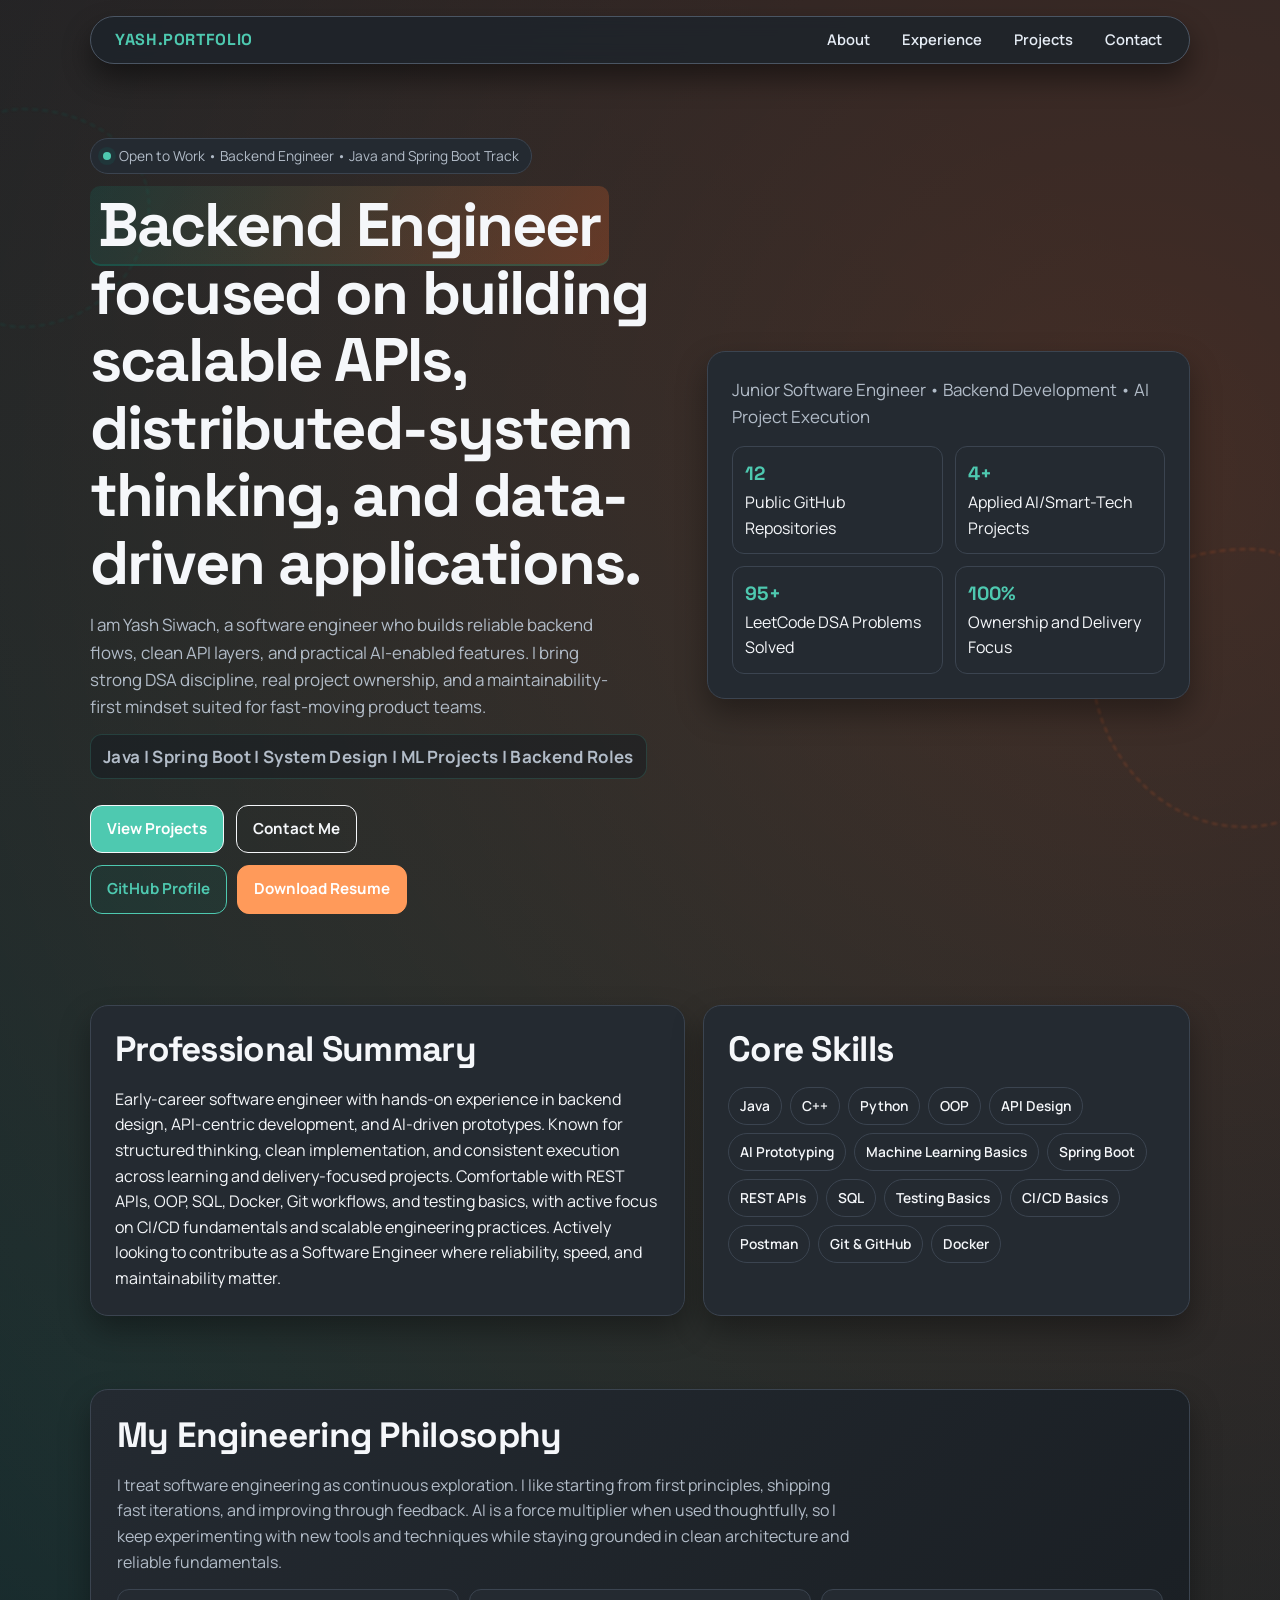
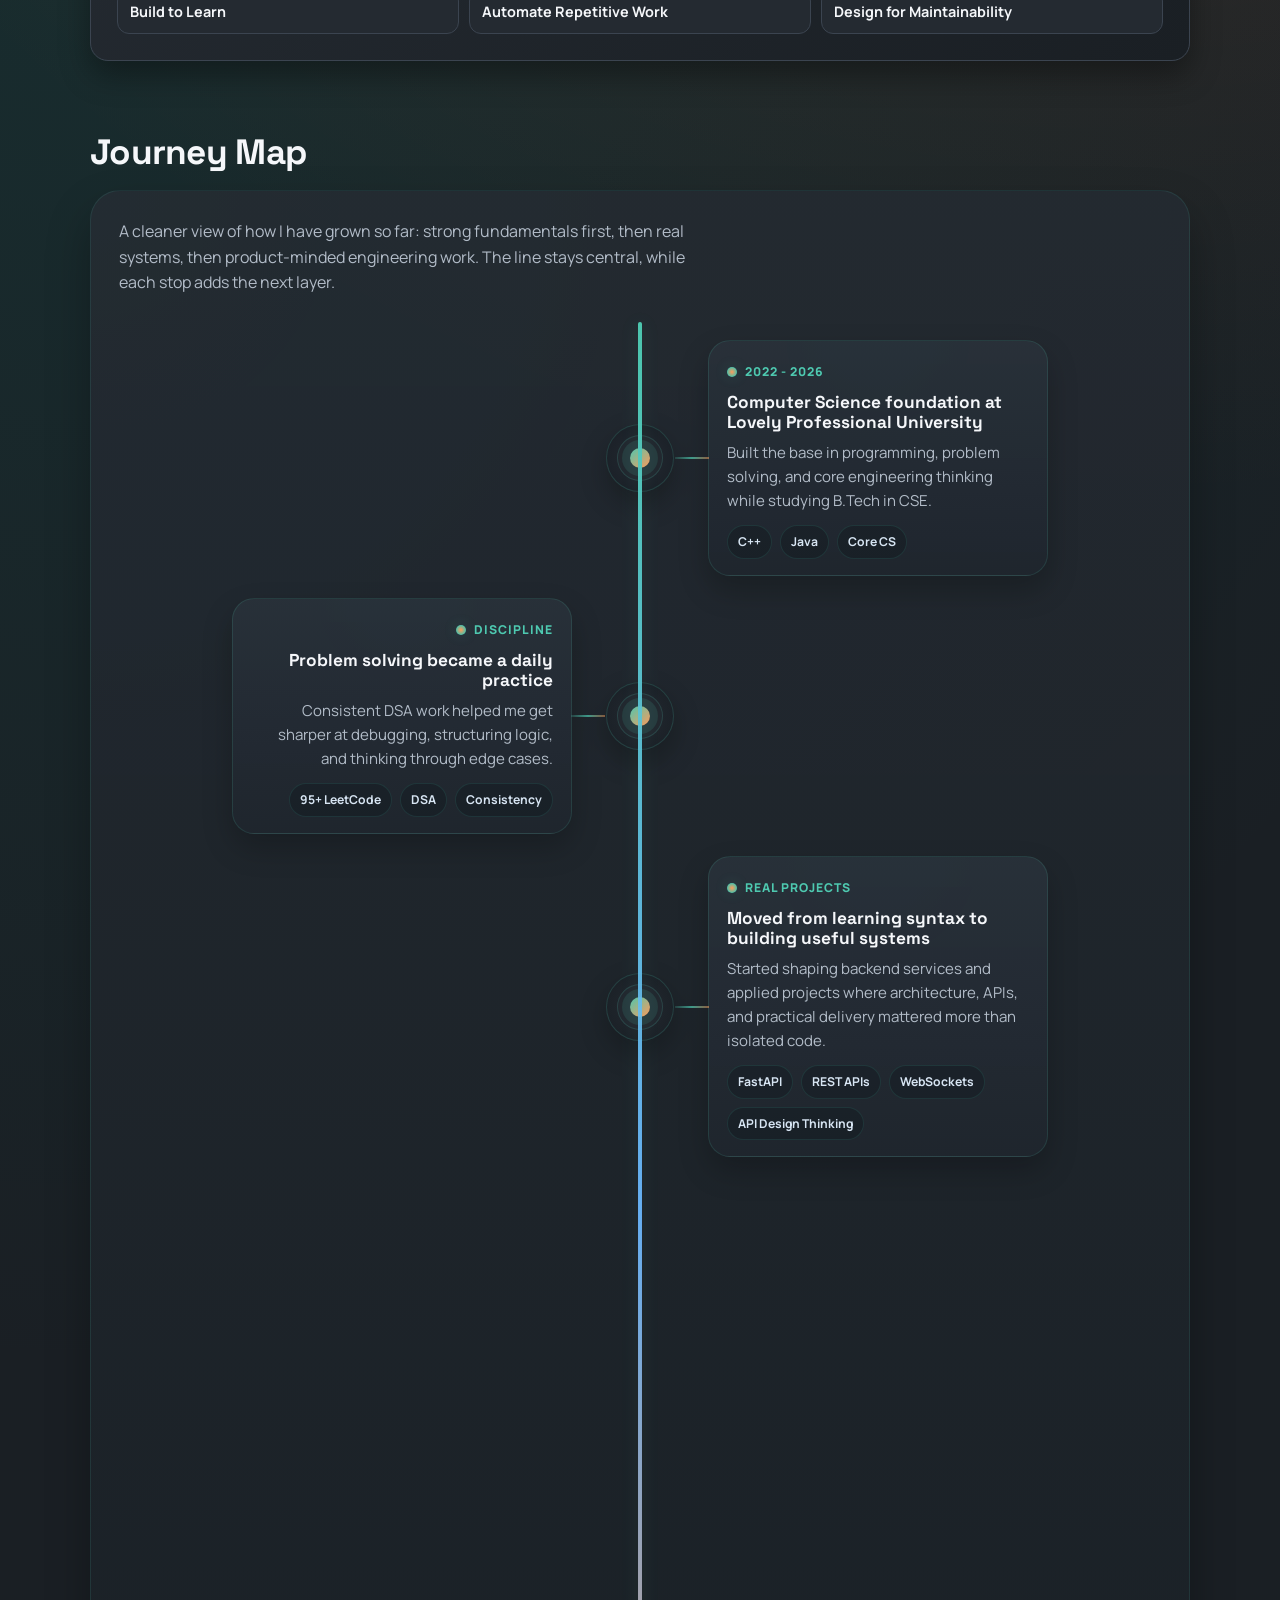
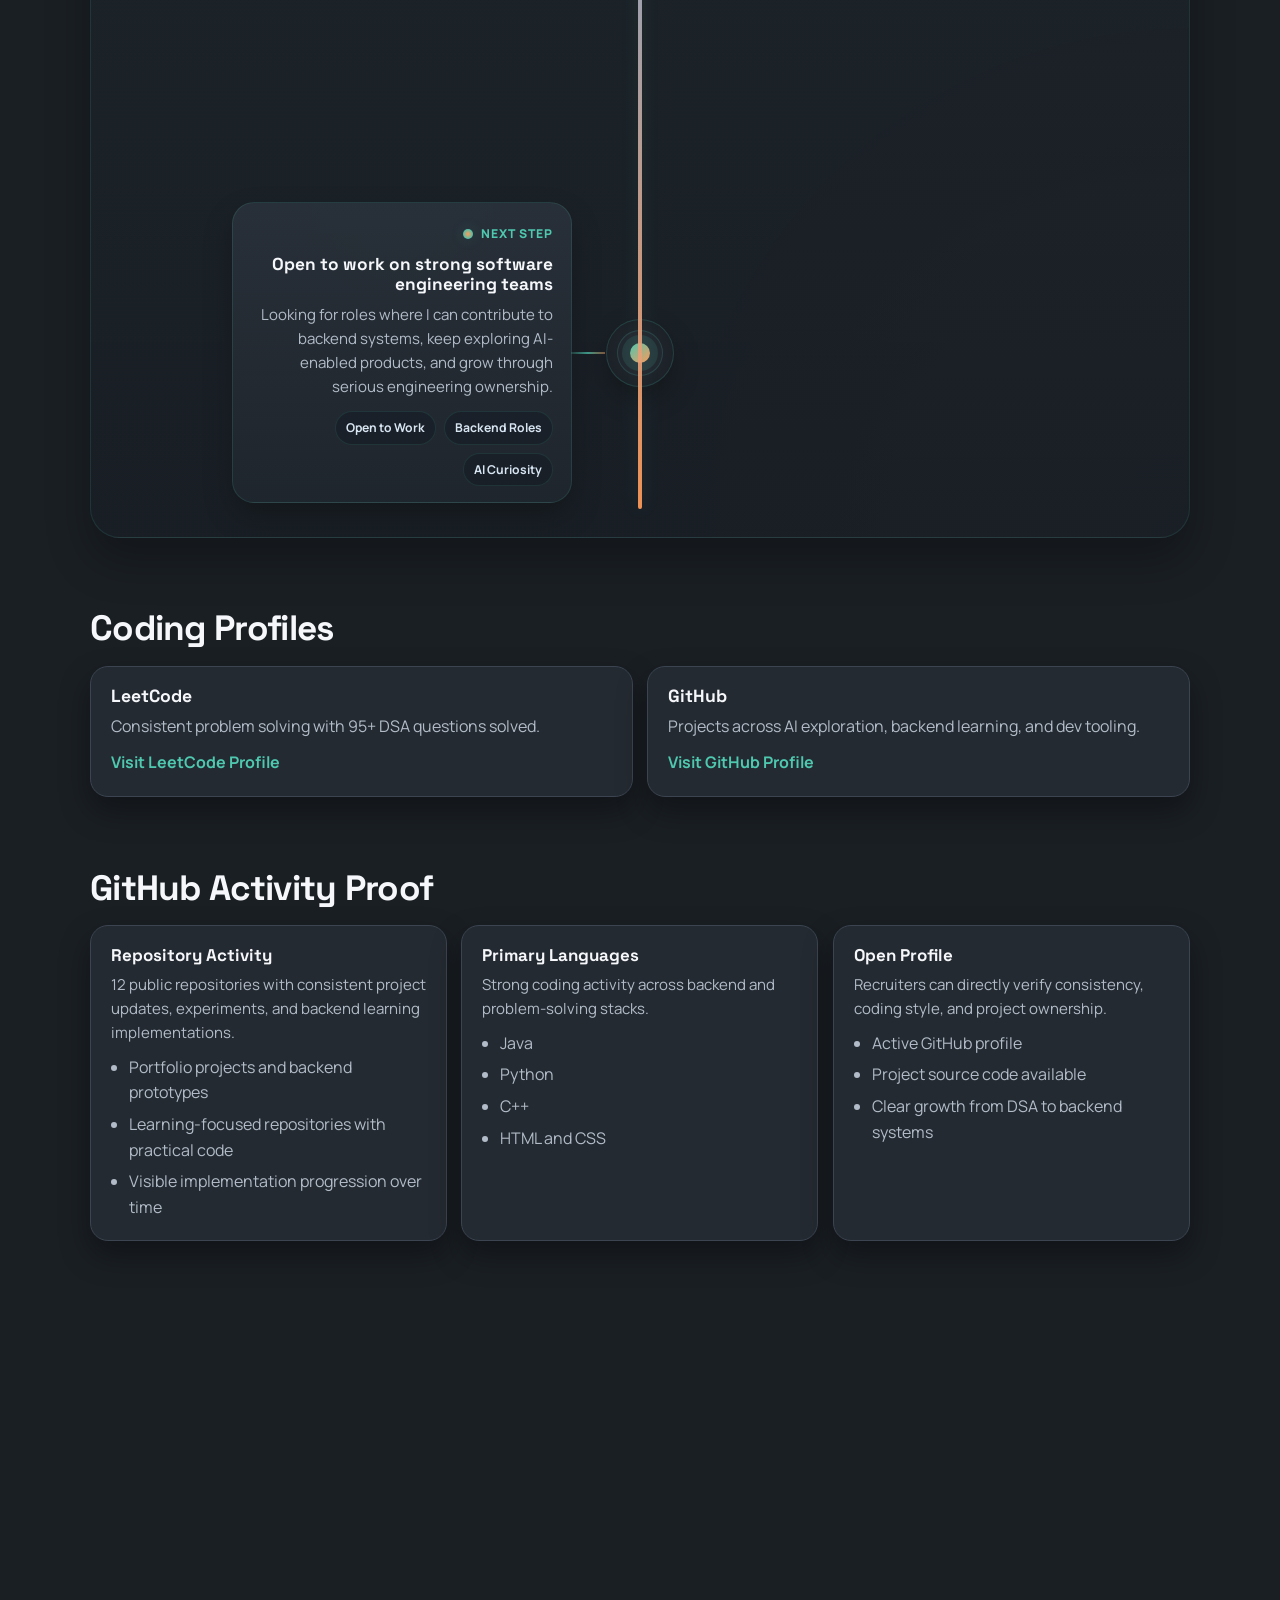
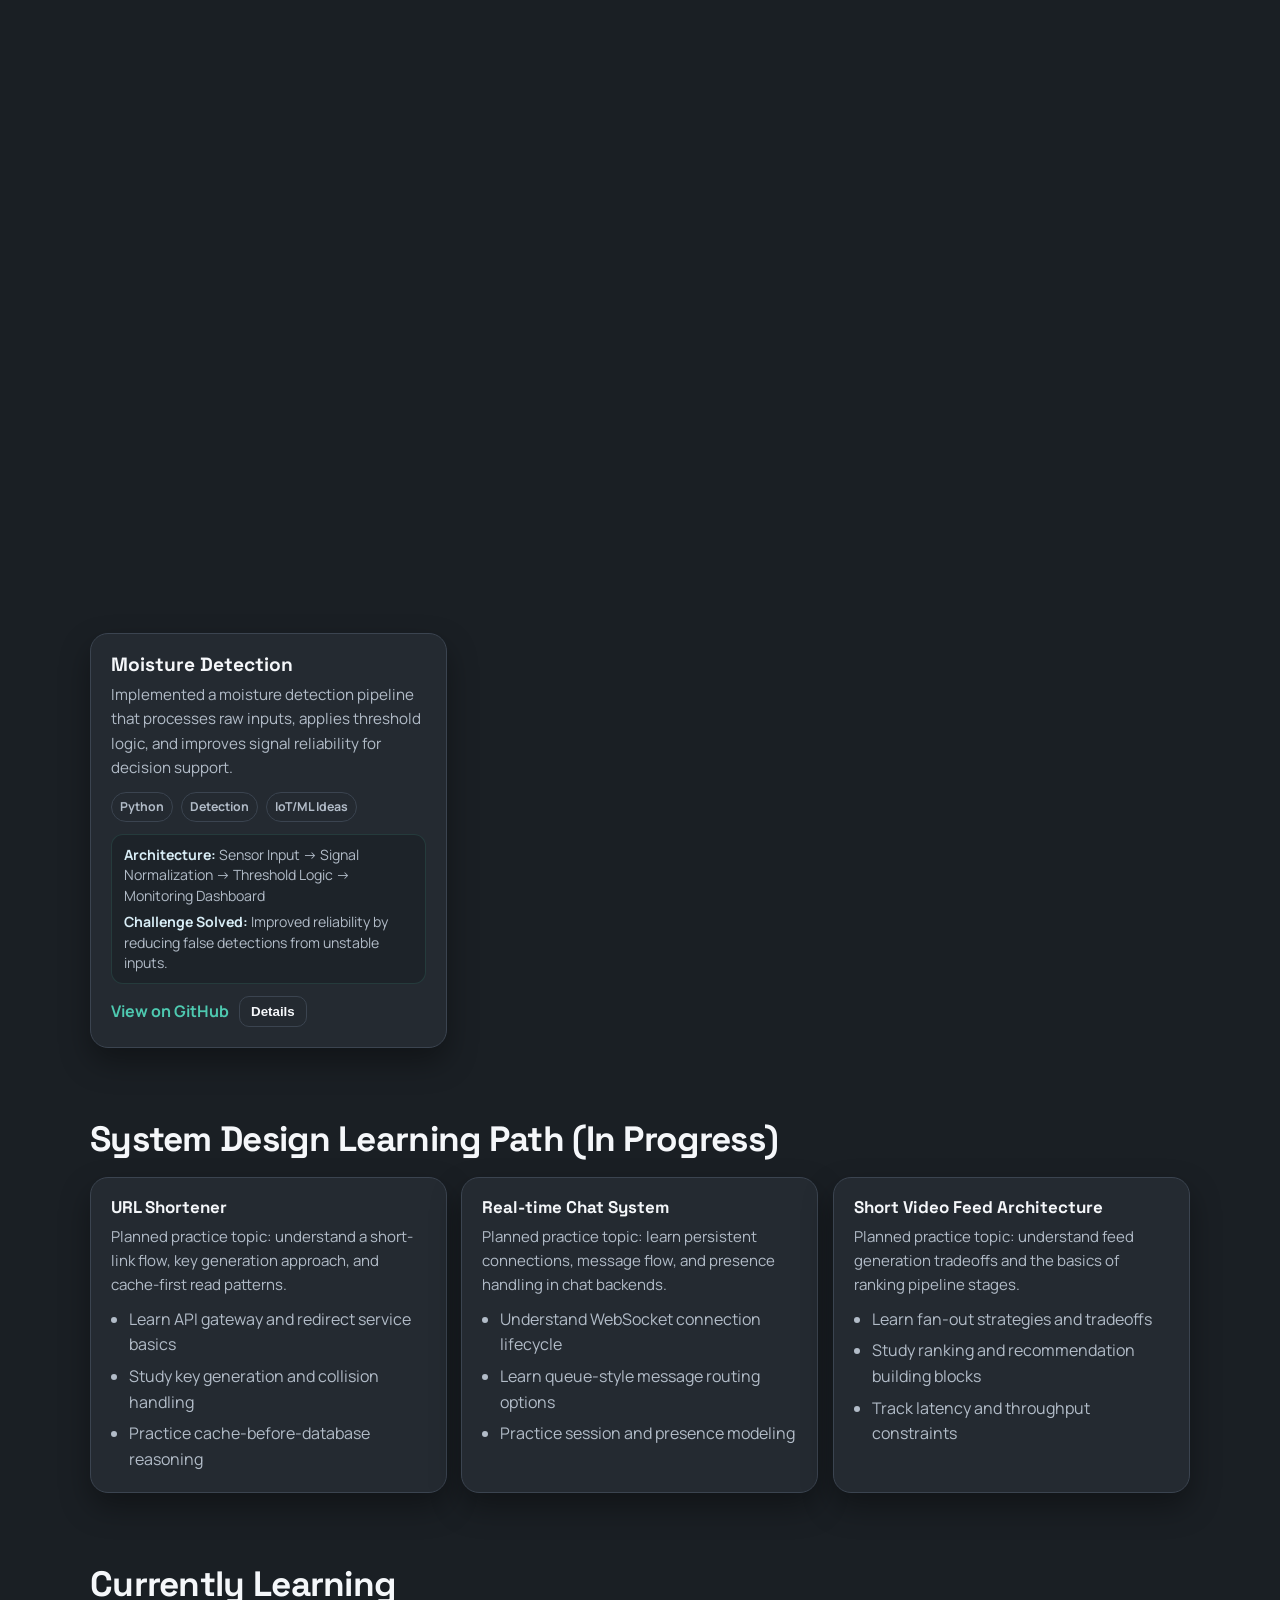
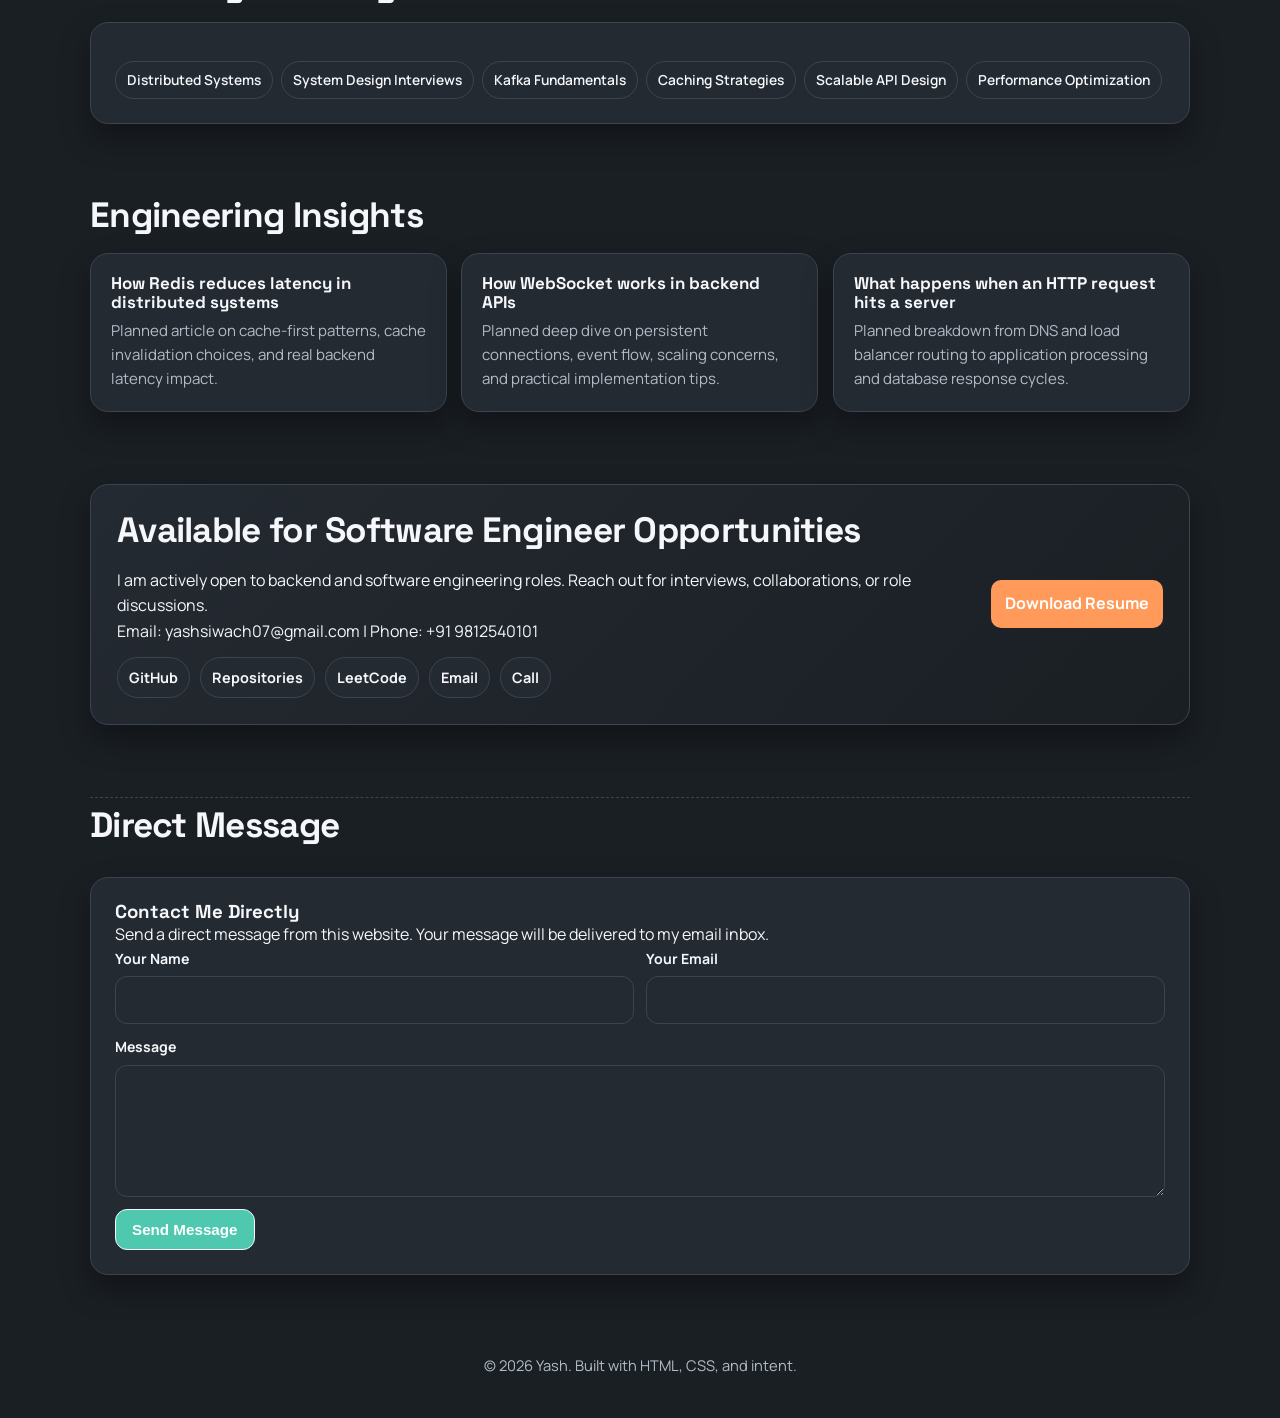
==== commit 7726b1ae: "Change scroll reveal animation direction" ====
--- a/index.html
+++ b/index.html
@@ -1070,7 +1070,7 @@
 
 		.fade-up {
 			opacity: 0;
-			transform: translateY(26px) scale(0.985);
+			transform: translateY(-26px) scale(0.985);
 			filter: blur(3px);
 			transition: opacity 0.75s cubic-bezier(0.22, 1, 0.36, 1), transform 0.75s cubic-bezier(0.22, 1, 0.36, 1), filter 0.75s ease;
 			will-change: opacity, transform, filter;
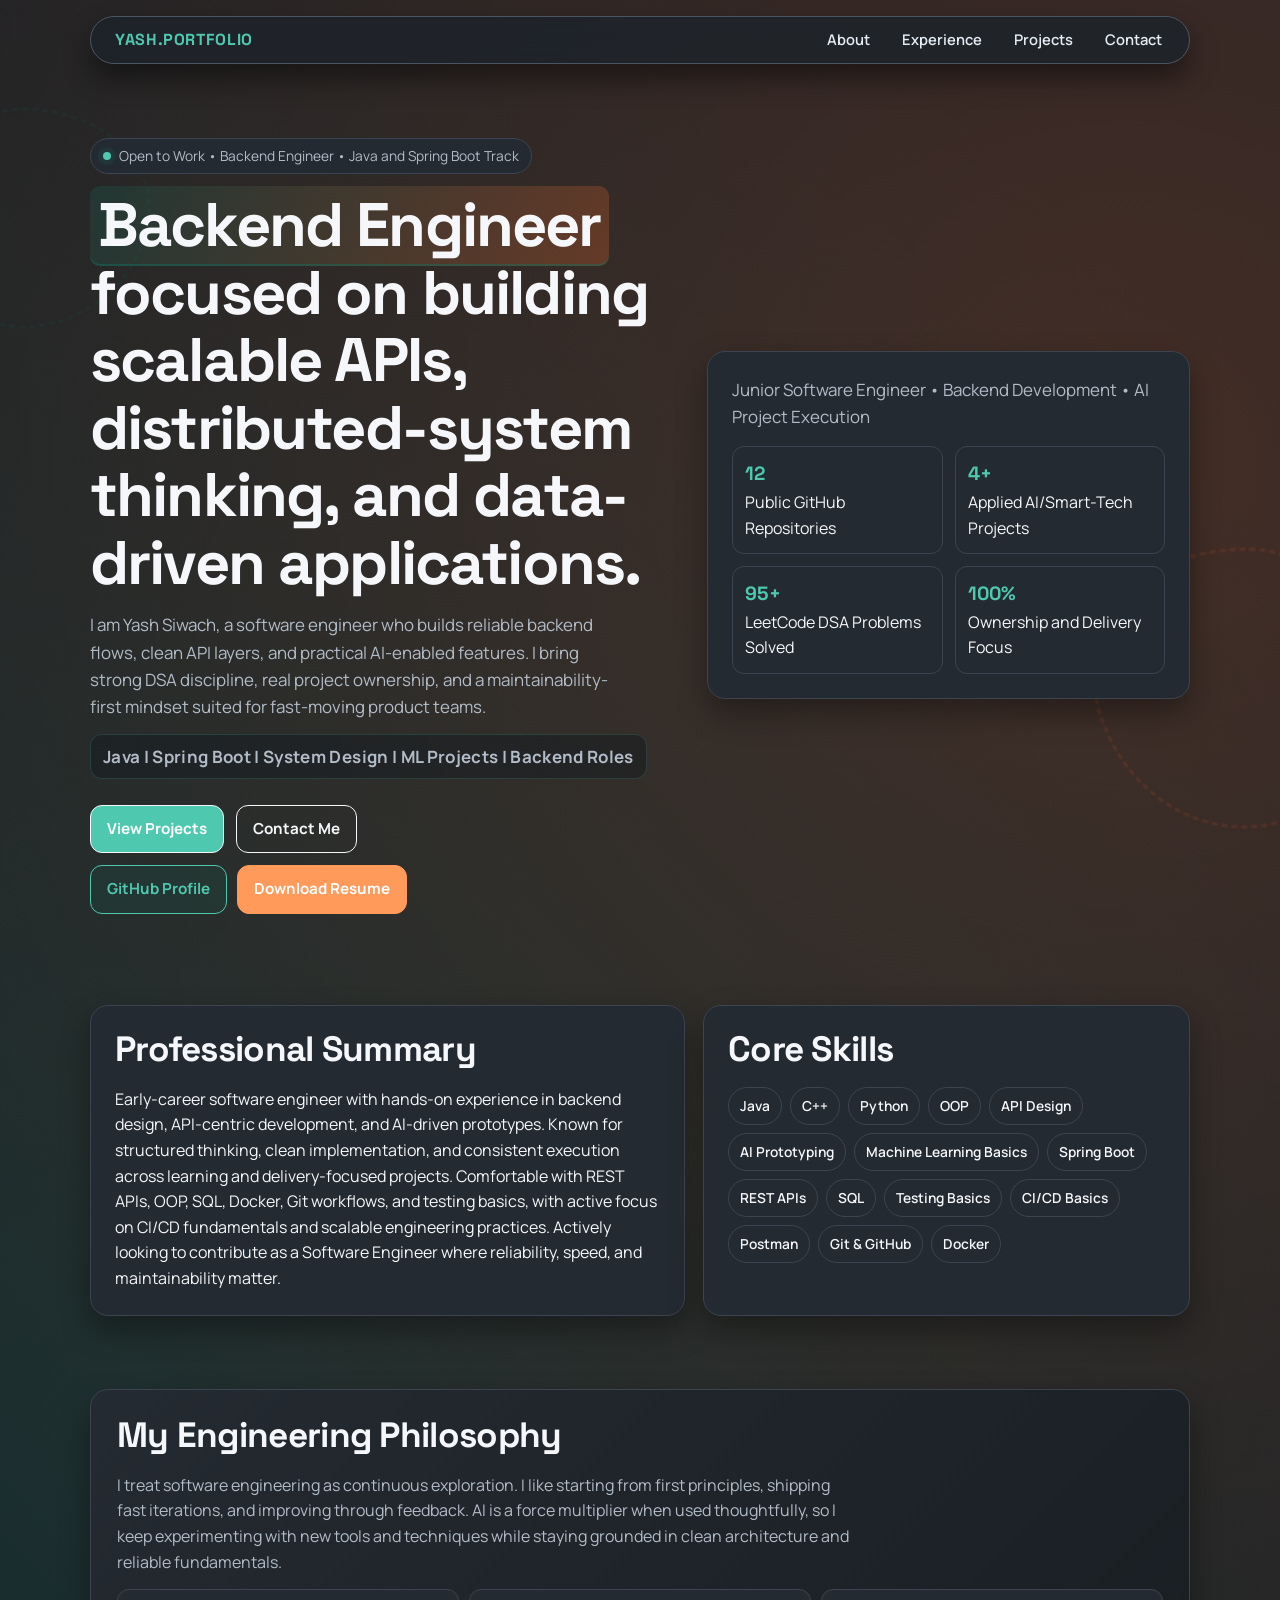
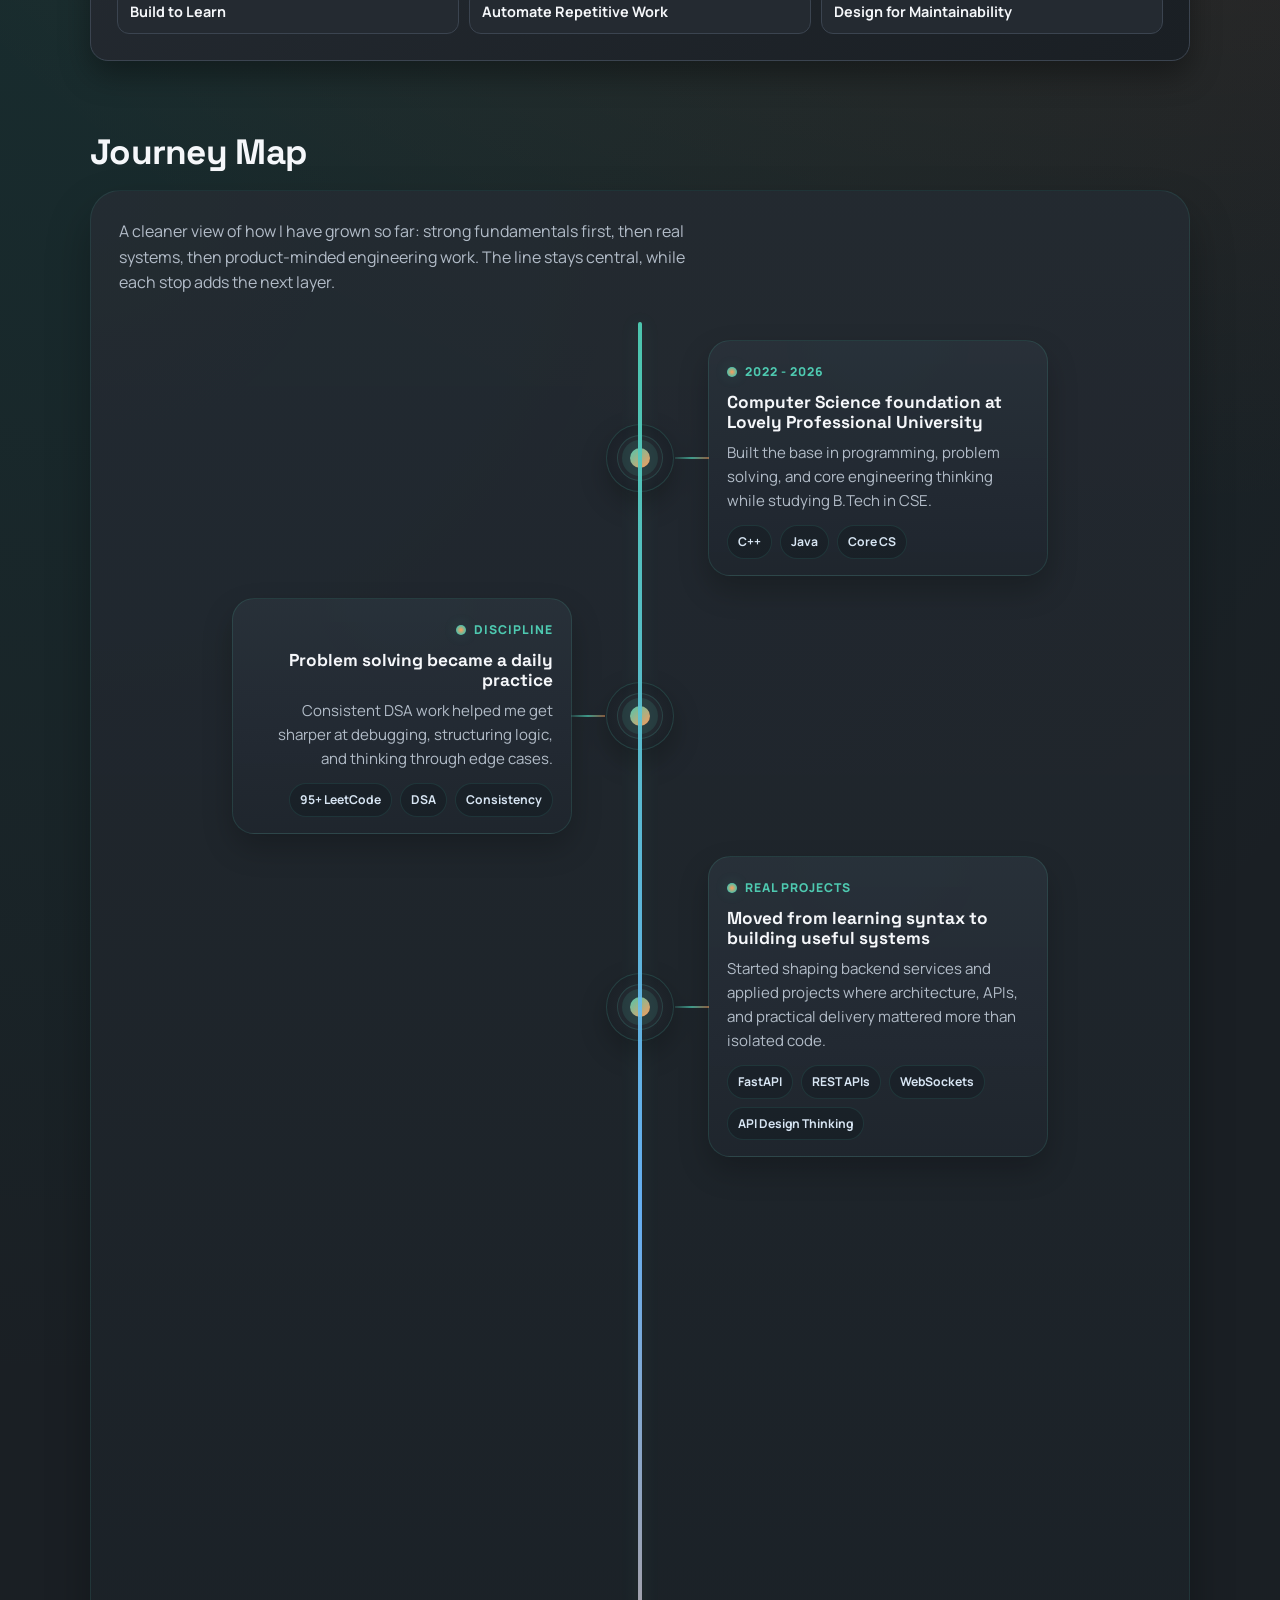
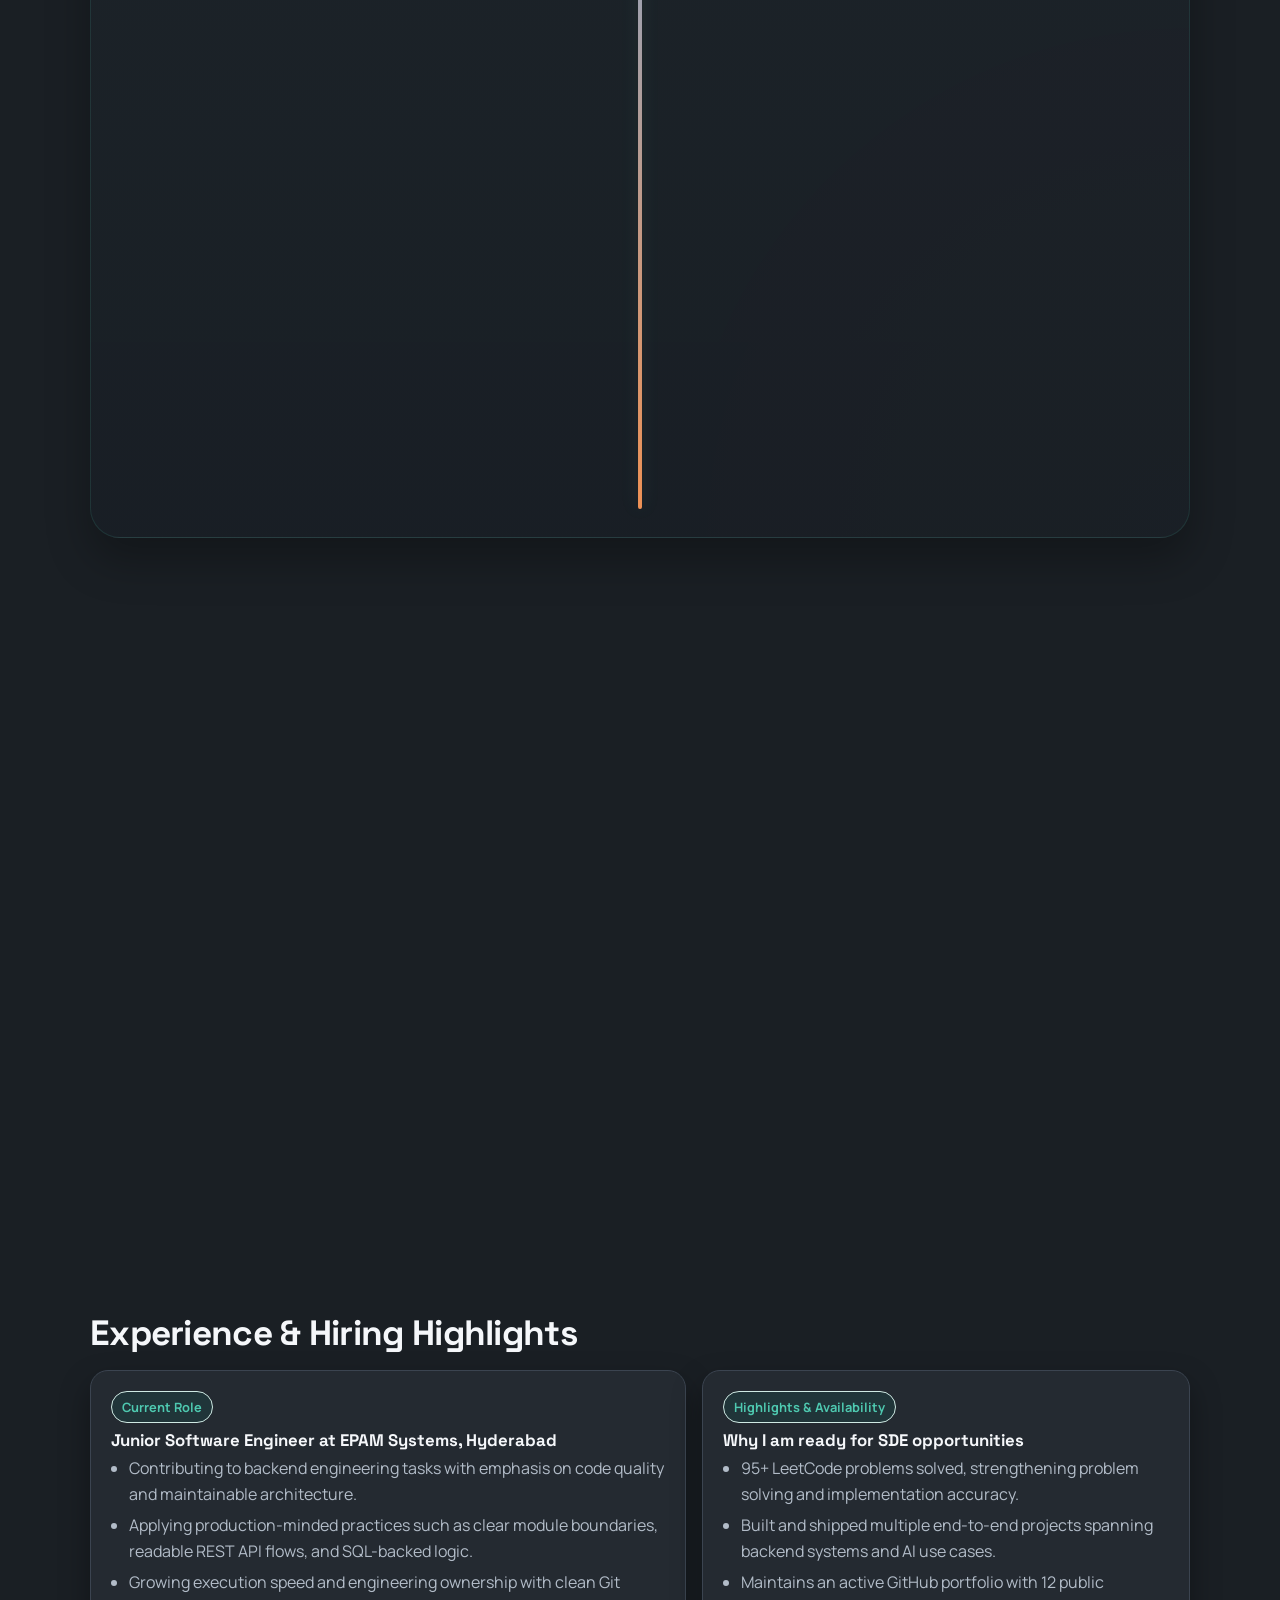
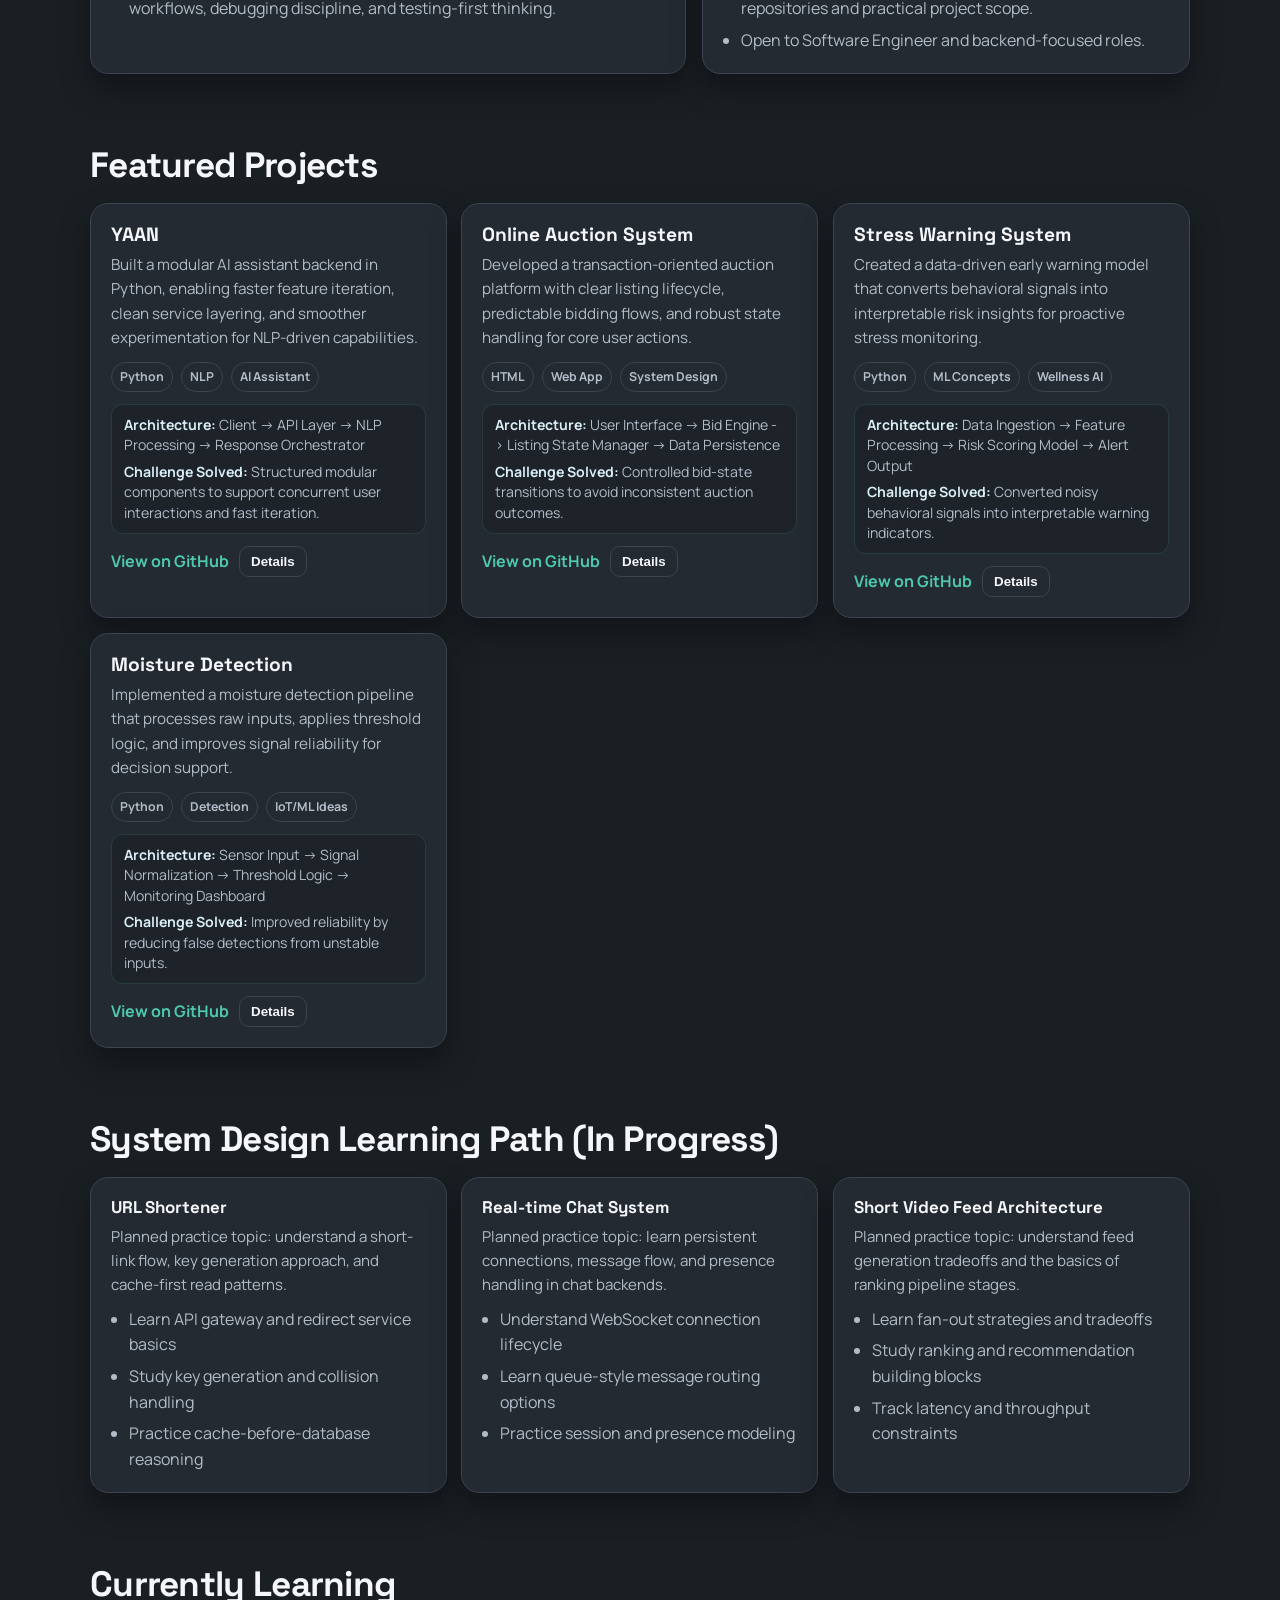
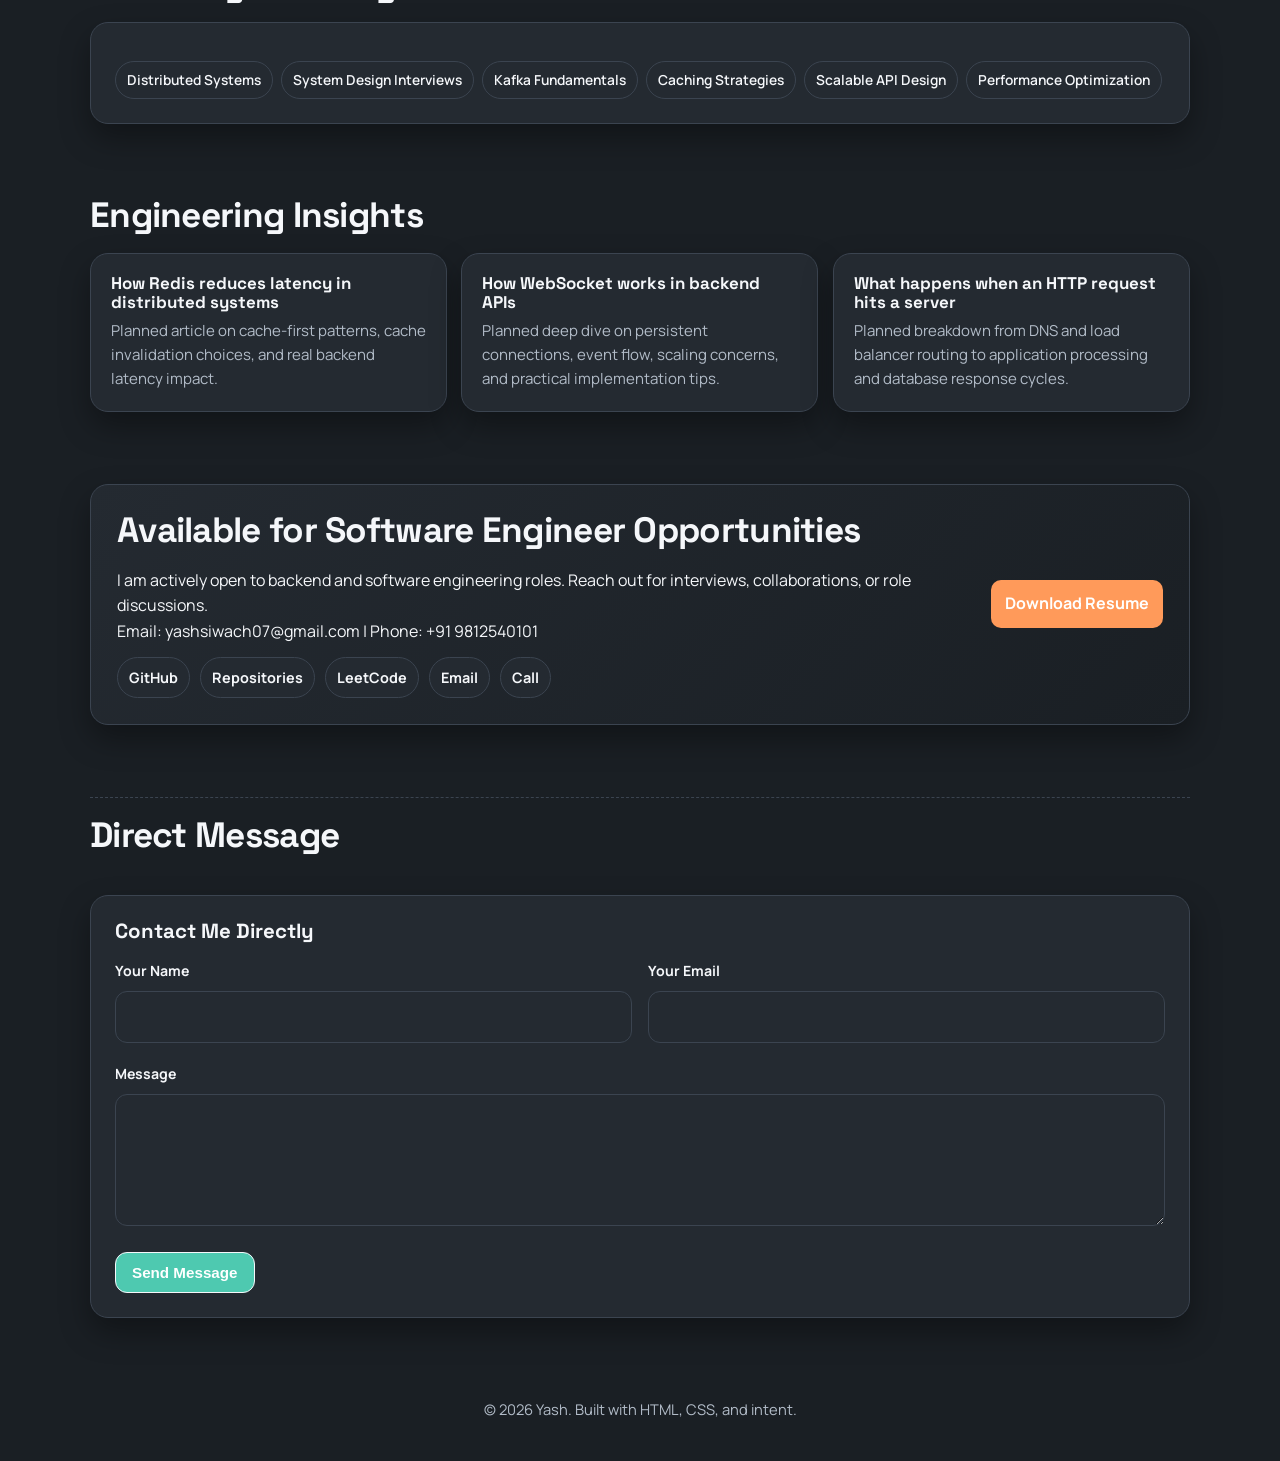
==== commit e5aba3f1: "Increase spacing in direct message section" ====
--- a/index.html
+++ b/index.html
@@ -823,31 +823,37 @@
 		.message-section {
 			display: grid;
 			grid-template-columns: 1fr;
-			gap: 14px;
-			padding-top: 8px;
+			gap: 22px;
+			padding-top: 18px;
 			border-top: 1px dashed var(--line);
+		}
+
+		.message-section .panel h3 {
+			margin-bottom: 18px;
+			font-size: 1.28rem;
 		}
 		
 		.message-form {
 			display: grid;
-			gap: 12px;
+			gap: 20px;
 		}
 		
 		.message-grid {
 			display: grid;
 			grid-template-columns: repeat(2, minmax(0, 1fr));
-			gap: 12px;
+			gap: 16px;
 		}
 		
 		.message-field {
 			display: grid;
-			gap: 6px;
+			gap: 10px;
 		}
 		
 		.message-field label {
 			font-size: 0.88rem;
 			font-weight: 700;
 			color: var(--ink);
+			line-height: 1.5;
 		}
 		
 		.message-field input,
@@ -858,7 +864,7 @@
 			background: var(--surface);
 			border: 1px solid var(--line);
 			border-radius: 12px;
-			padding: 10px 12px;
+			padding: 12px 14px;
 		}
 		
 		.message-field textarea {
@@ -876,8 +882,9 @@
 		.message-actions {
 			display: flex;
 			align-items: center;
-			gap: 12px;
+			gap: 16px;
 			flex-wrap: wrap;
+			margin-top: 6px;
 		}
 		
 		.message-status {
@@ -1820,7 +1827,6 @@
 			<h2 class="section-title">Direct Message</h2>
 			<article class="panel">
 				<h3>Contact Me Directly</h3>
-				<p>Send a direct message from this website. Your message will be delivered to my email inbox.</p>
 				<form id="directMessageForm" class="message-form" novalidate>
 					<div class="message-grid">
 						<div class="message-field">
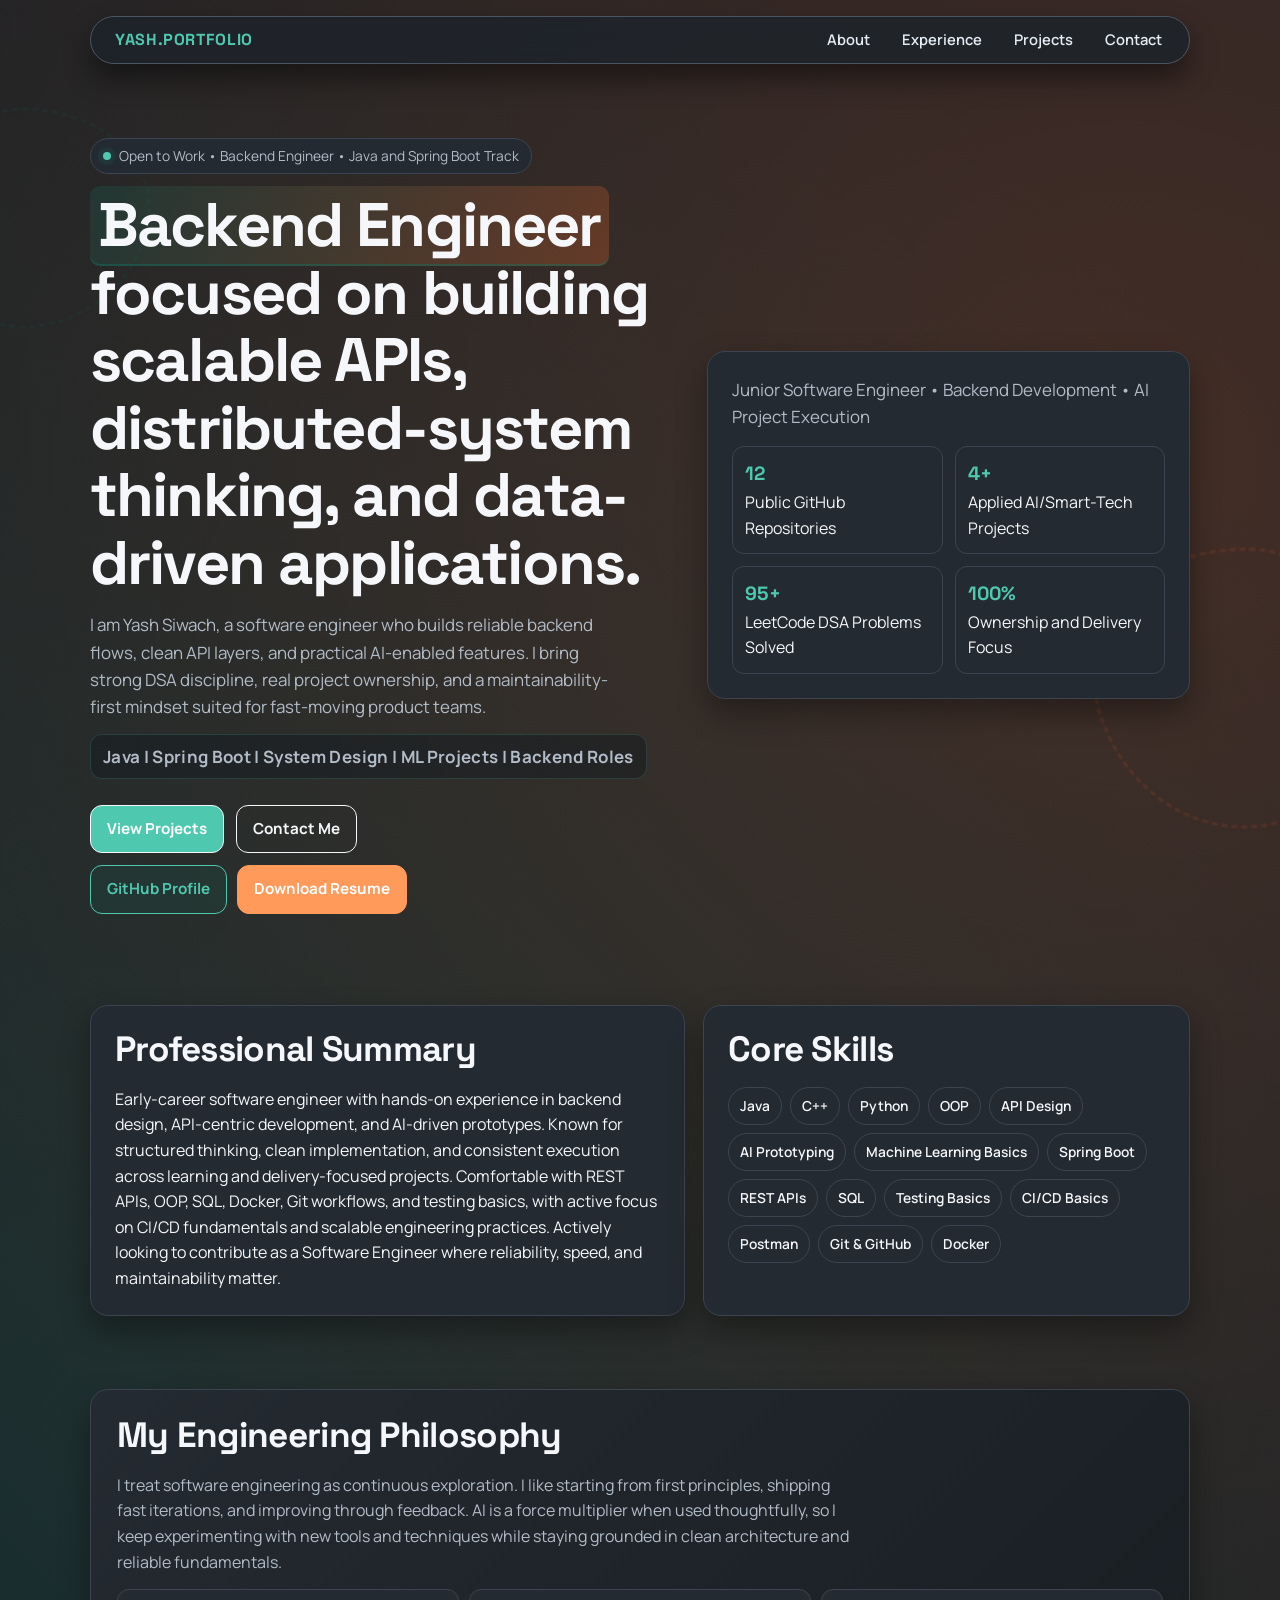
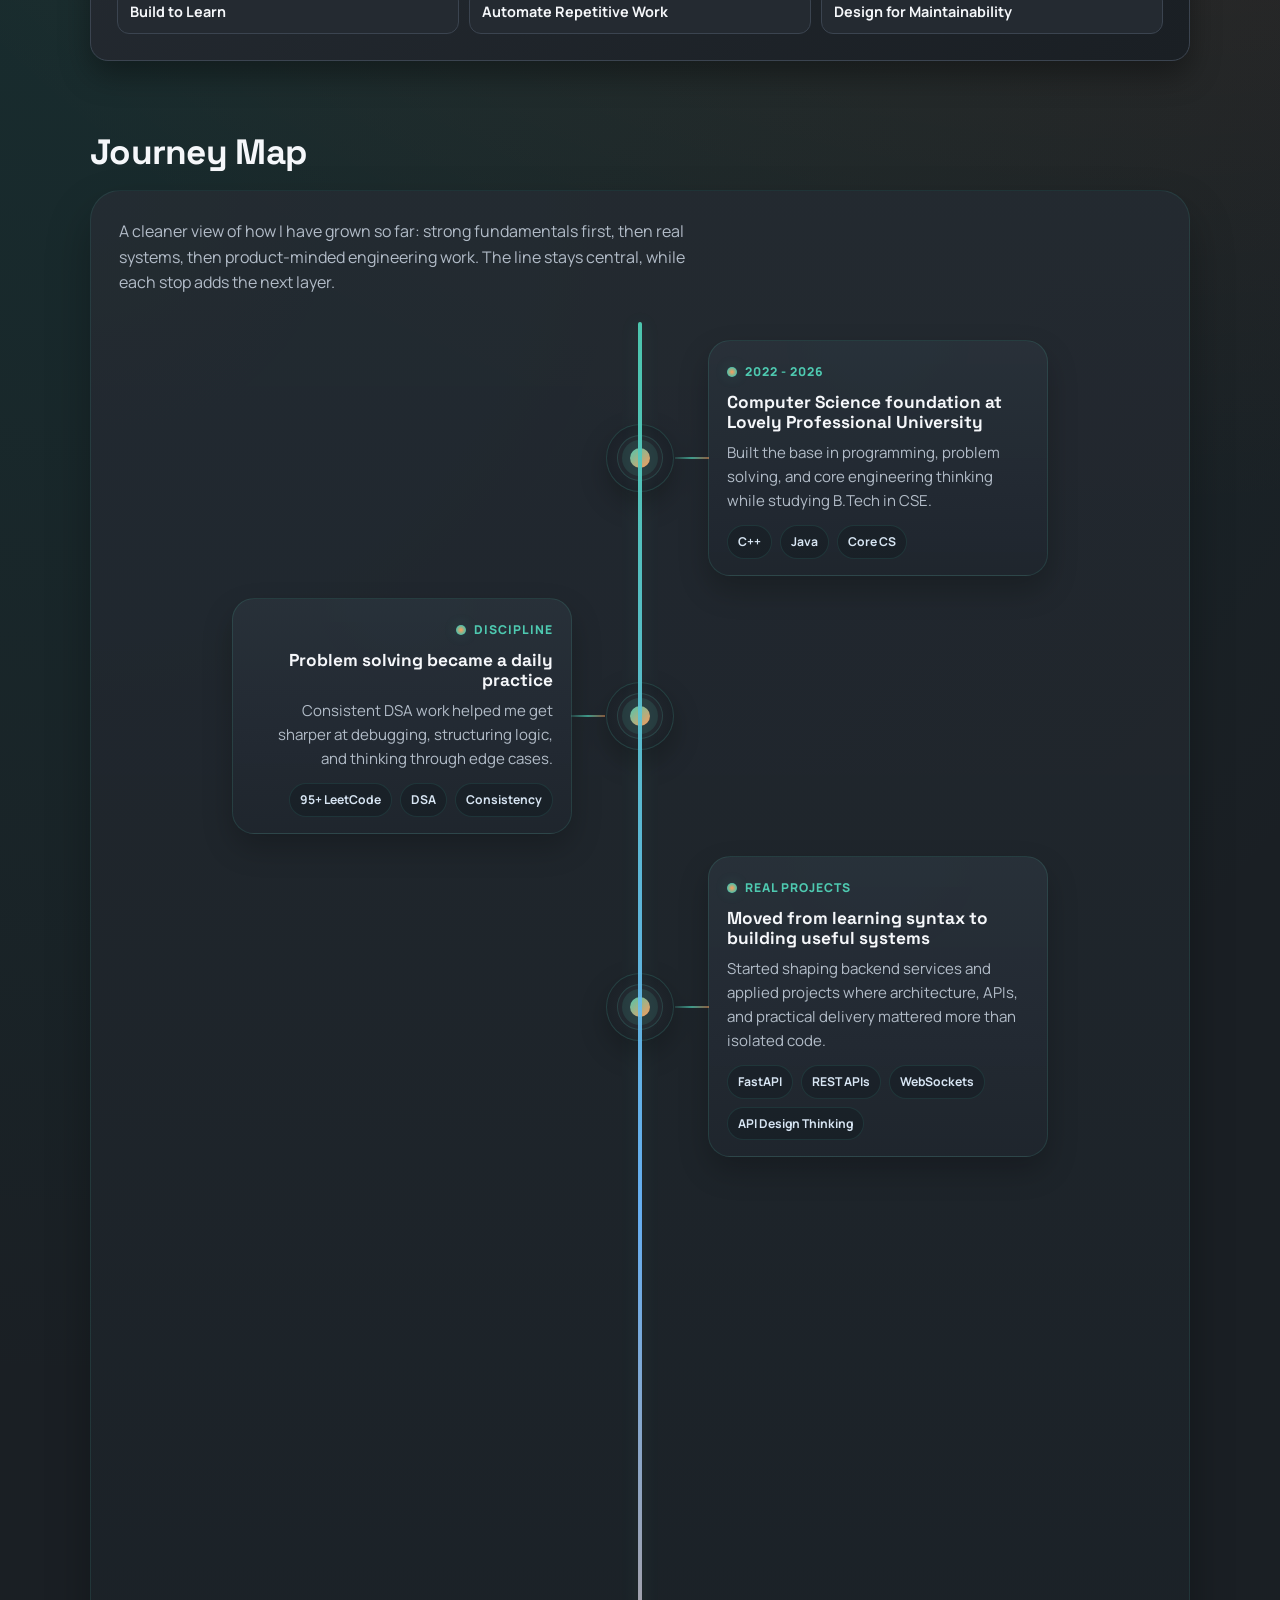
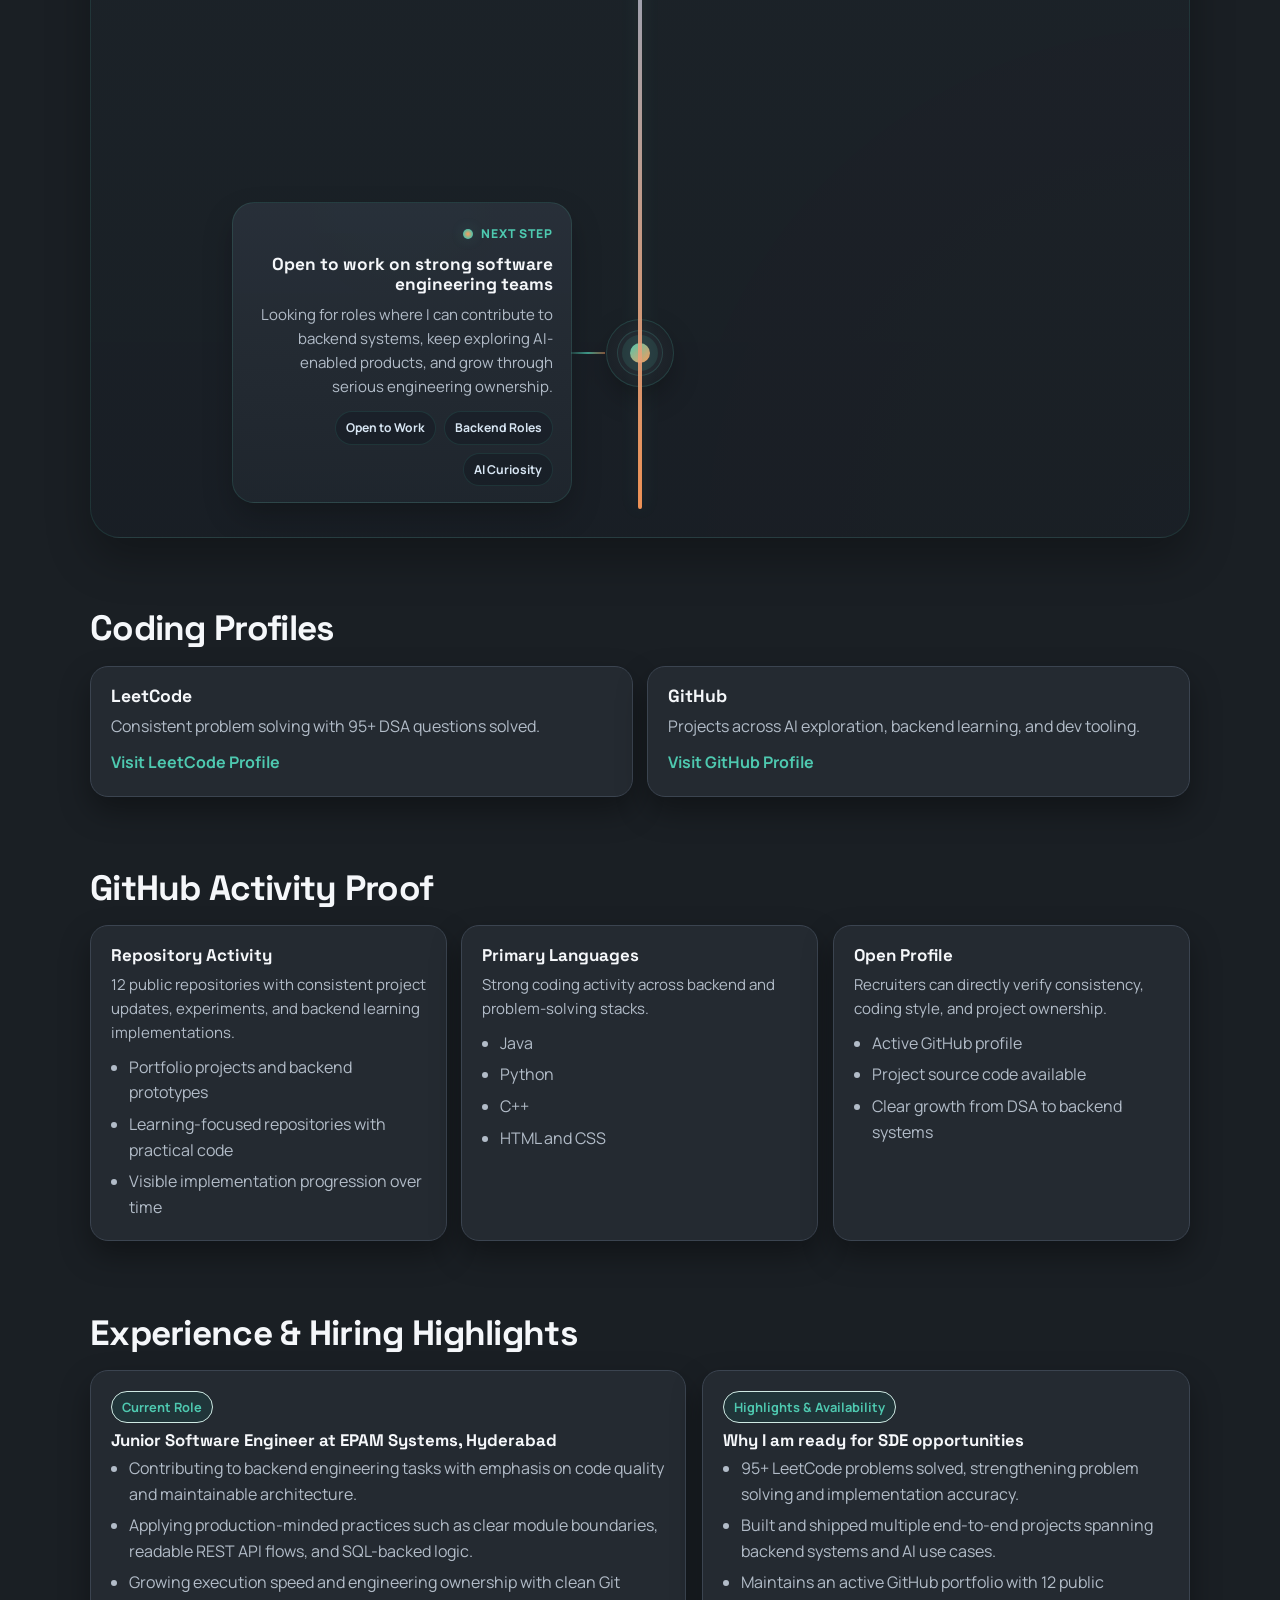
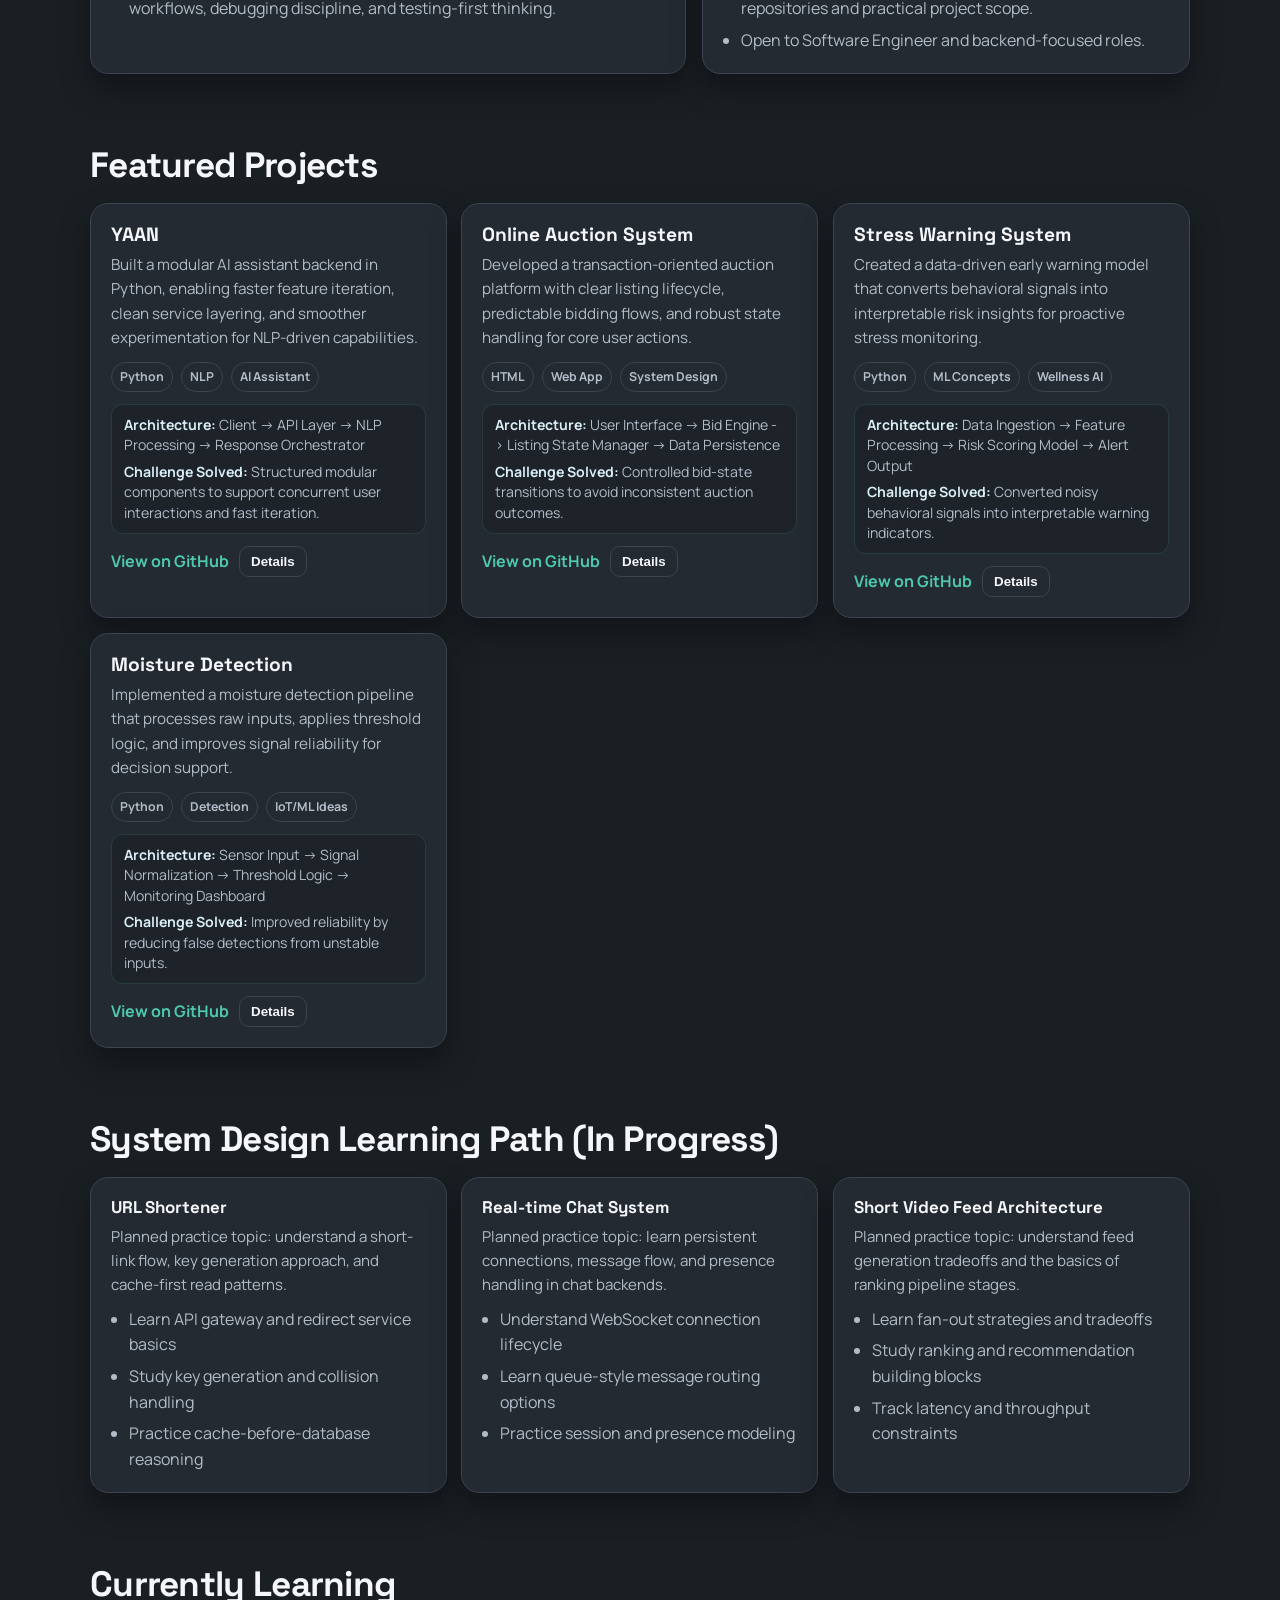
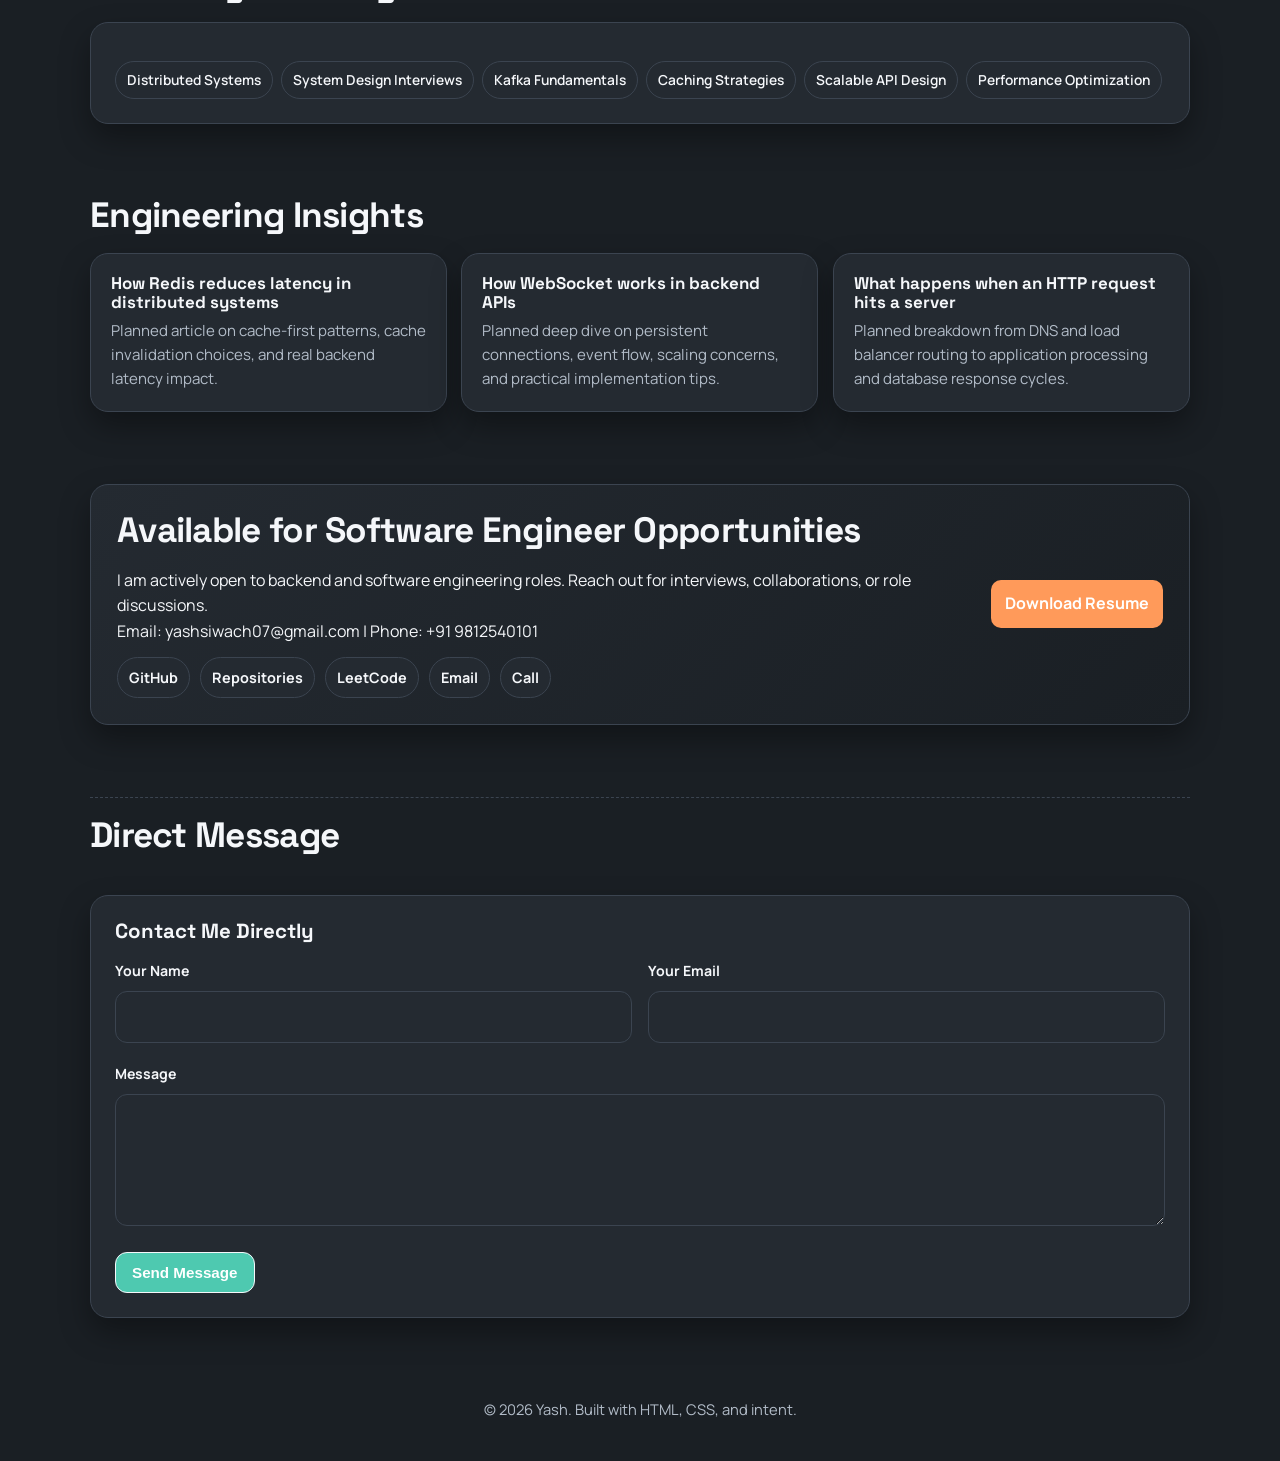
==== commit 14fe0c0e: "Fix mobile journey map alignment" ====
--- a/index.html
+++ b/index.html
@@ -1124,7 +1124,7 @@
 
 			.journey-track::before,
 			.journey-track::after {
-				left: 24px;
+				left: 32px;
 				transform: translateX(0);
 			}
 
@@ -1140,7 +1140,7 @@
 
 			.journey-step {
 				grid-template-columns: 64px minmax(0, 1fr);
-				gap: 12px;
+				gap: 14px;
 				margin-bottom: 14px;
 			}
 
@@ -1163,6 +1163,9 @@
 				grid-column: 1;
 				width: 48px;
 				height: 48px;
+				justify-self: center;
+				align-self: start;
+				margin-top: 2px;
 			}
 
 			.journey-node::before {
@@ -1337,11 +1340,18 @@
 
 			.journey-step {
 				grid-template-columns: 54px minmax(0, 1fr);
+				gap: 12px;
+			}
+
+			.journey-track::before,
+			.journey-track::after {
+				left: 27px;
 			}
 
 			.journey-step .journey-node {
 				width: 42px;
 				height: 42px;
+				margin-top: 1px;
 			}
 
 			.journey-node::after {
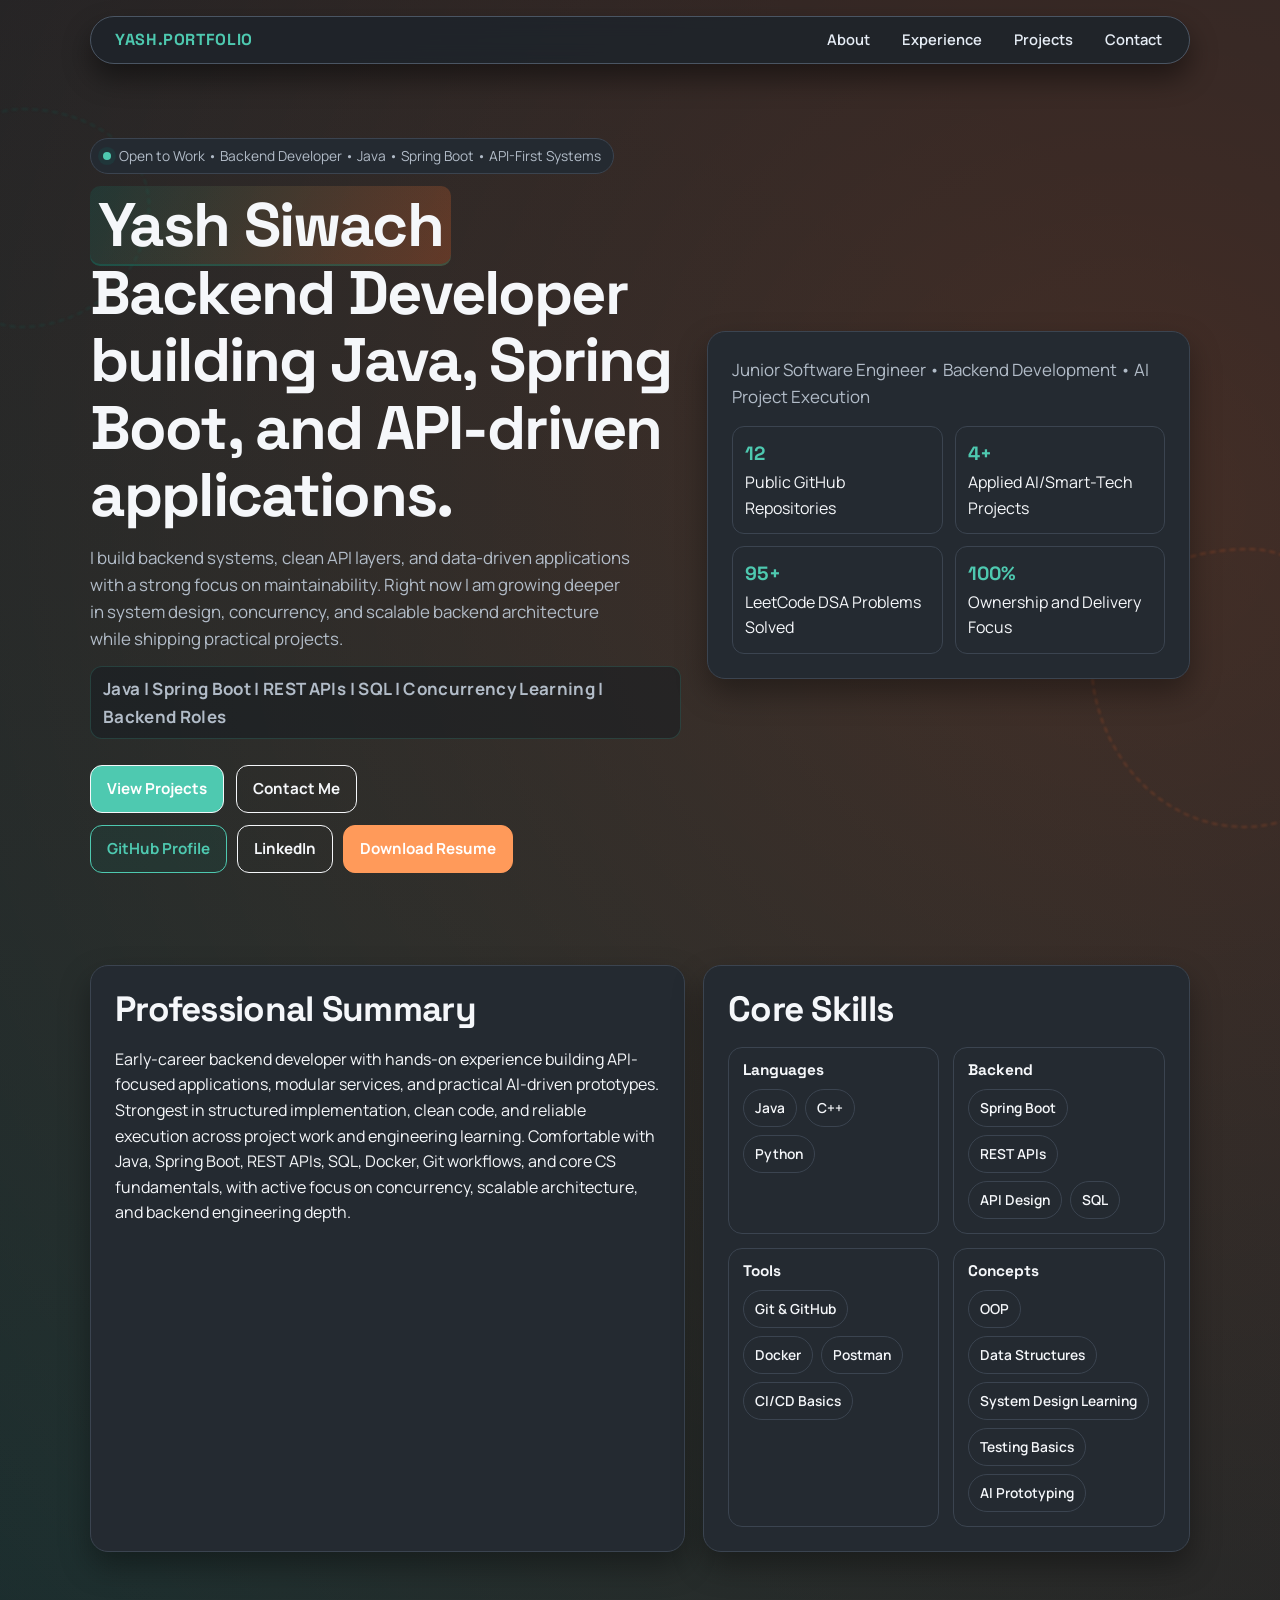
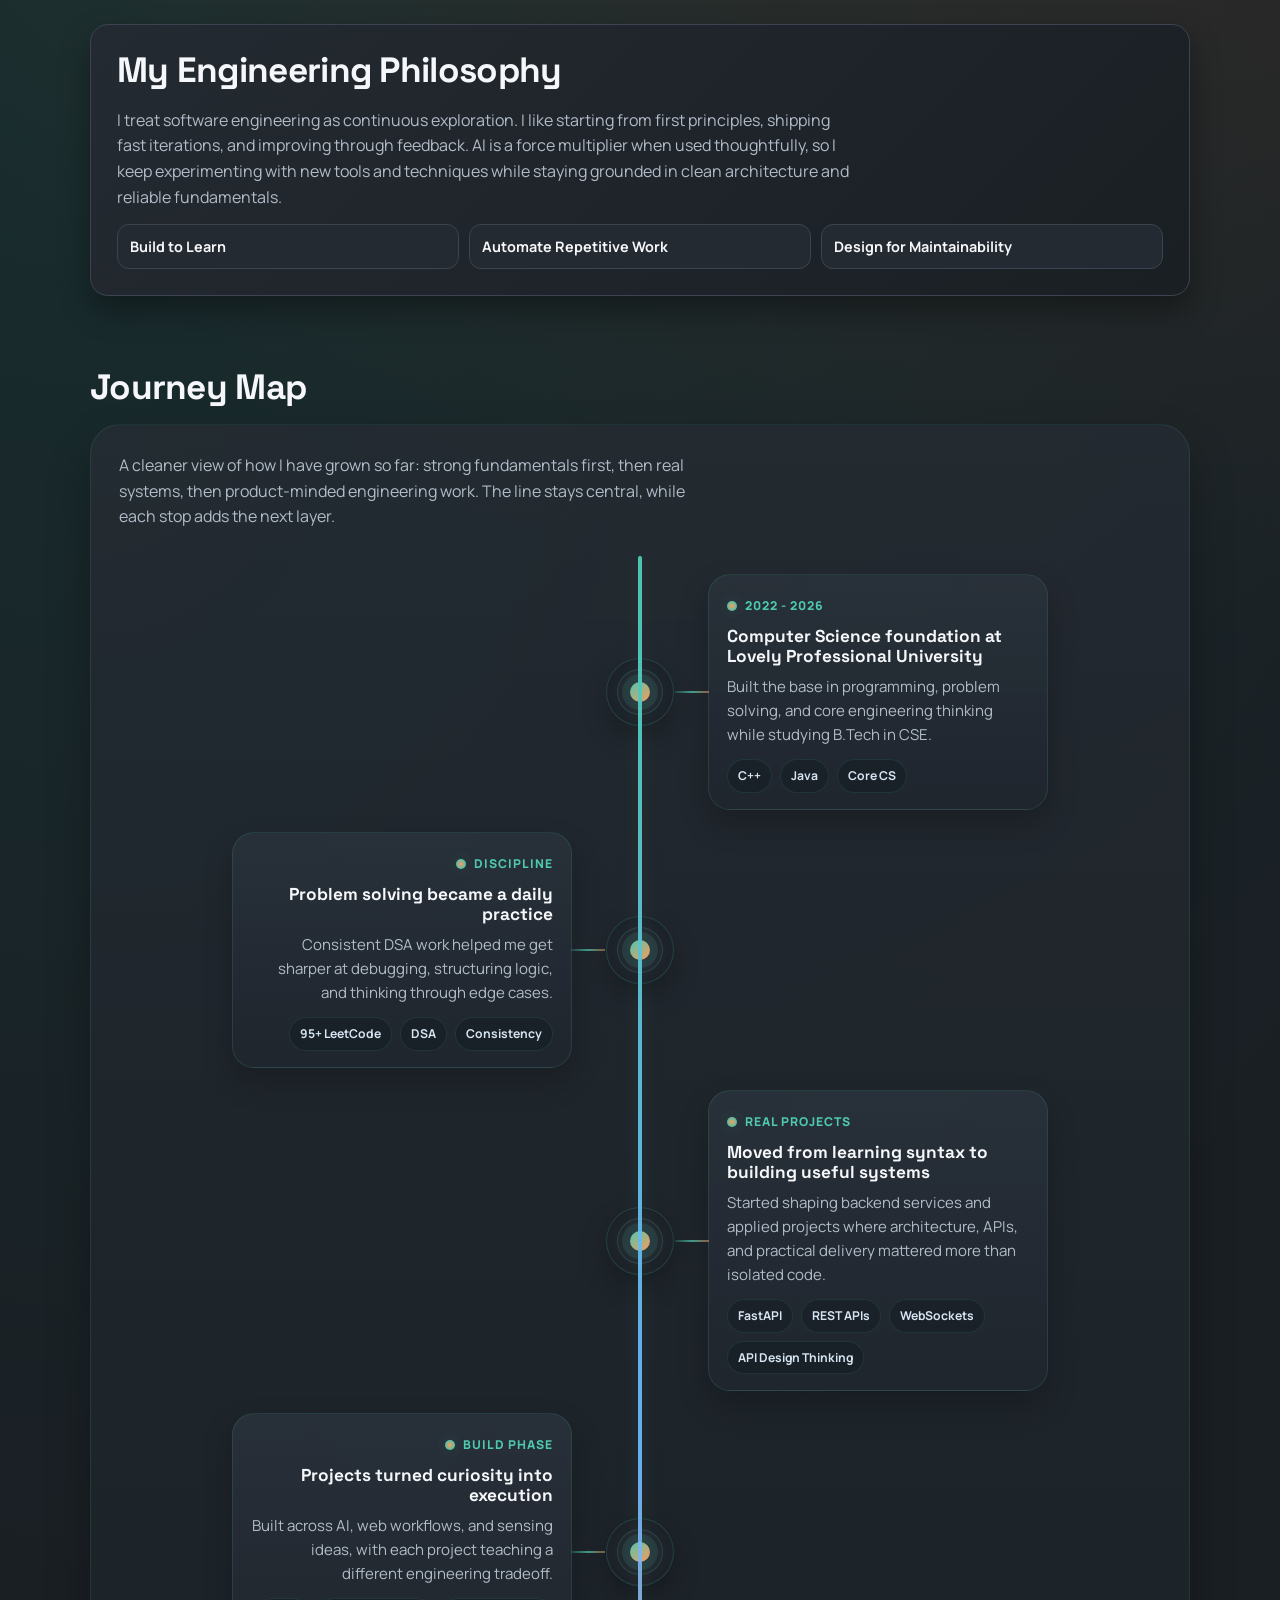
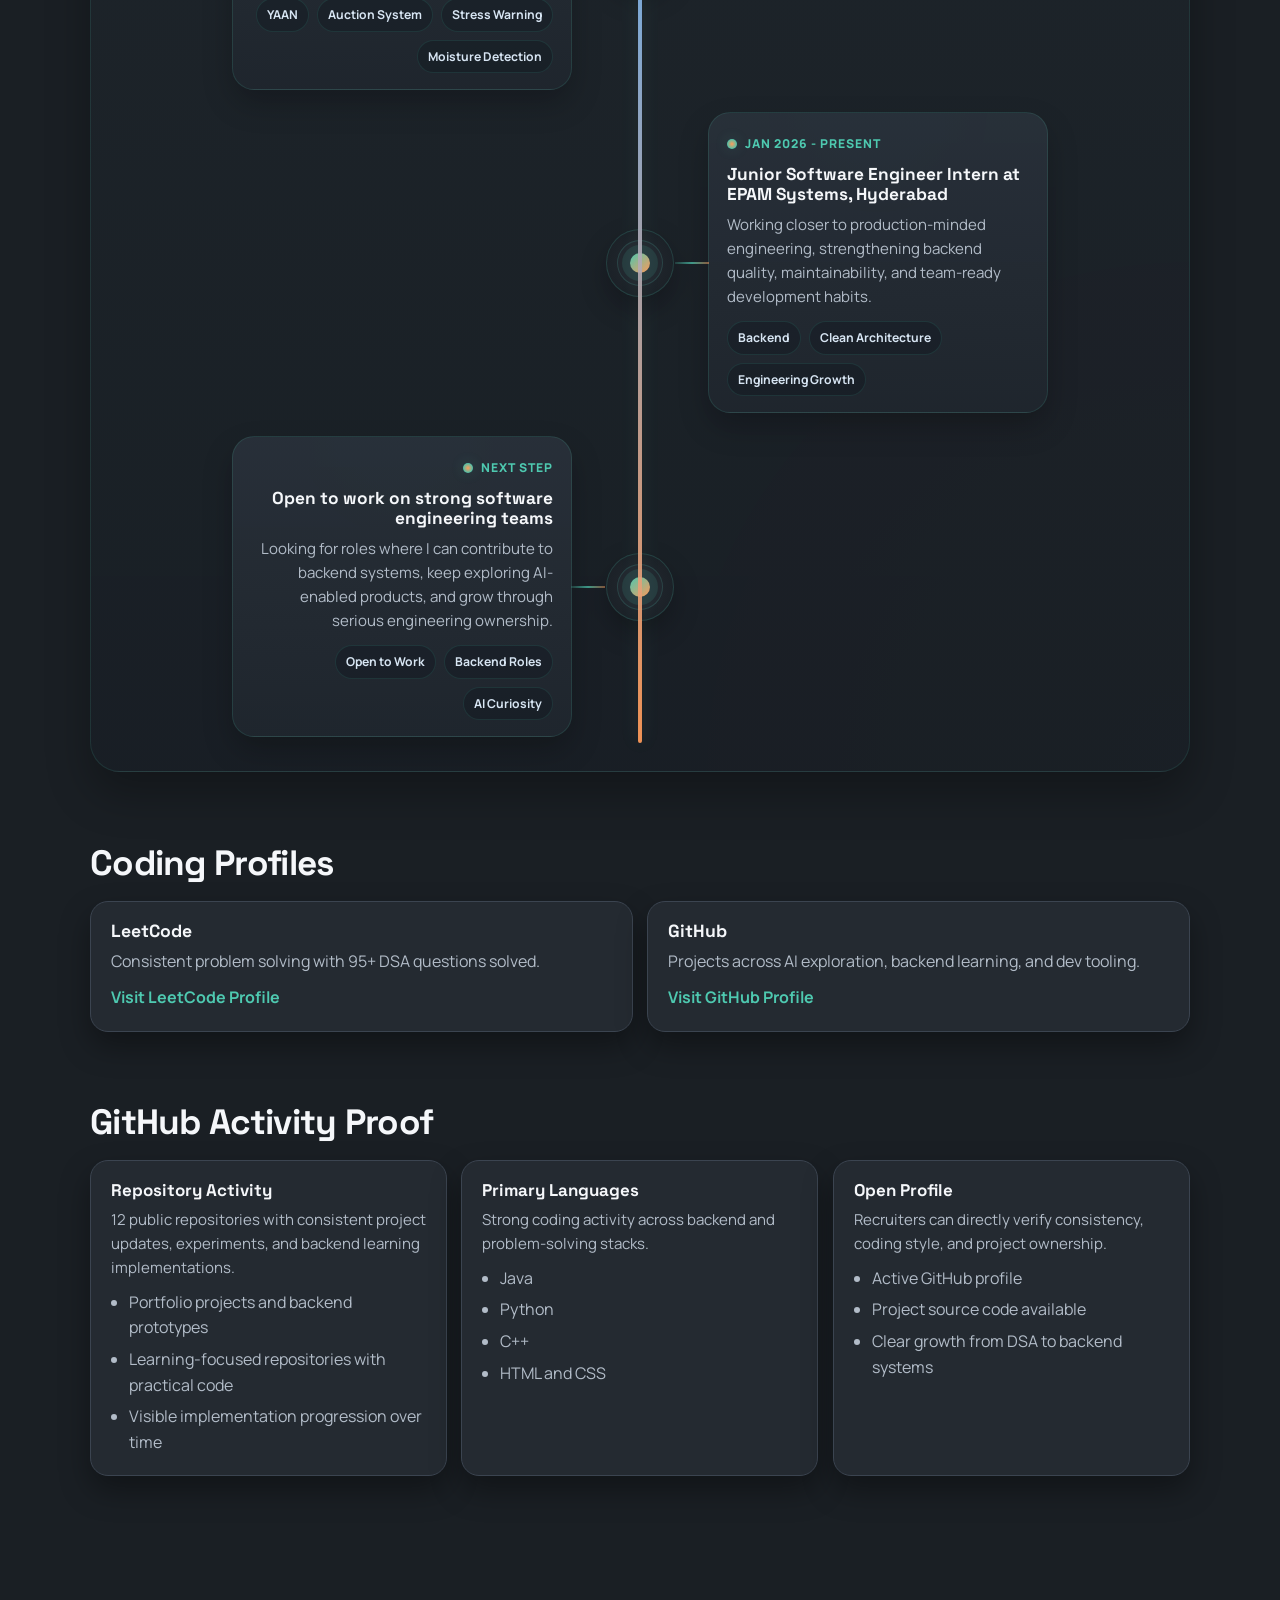
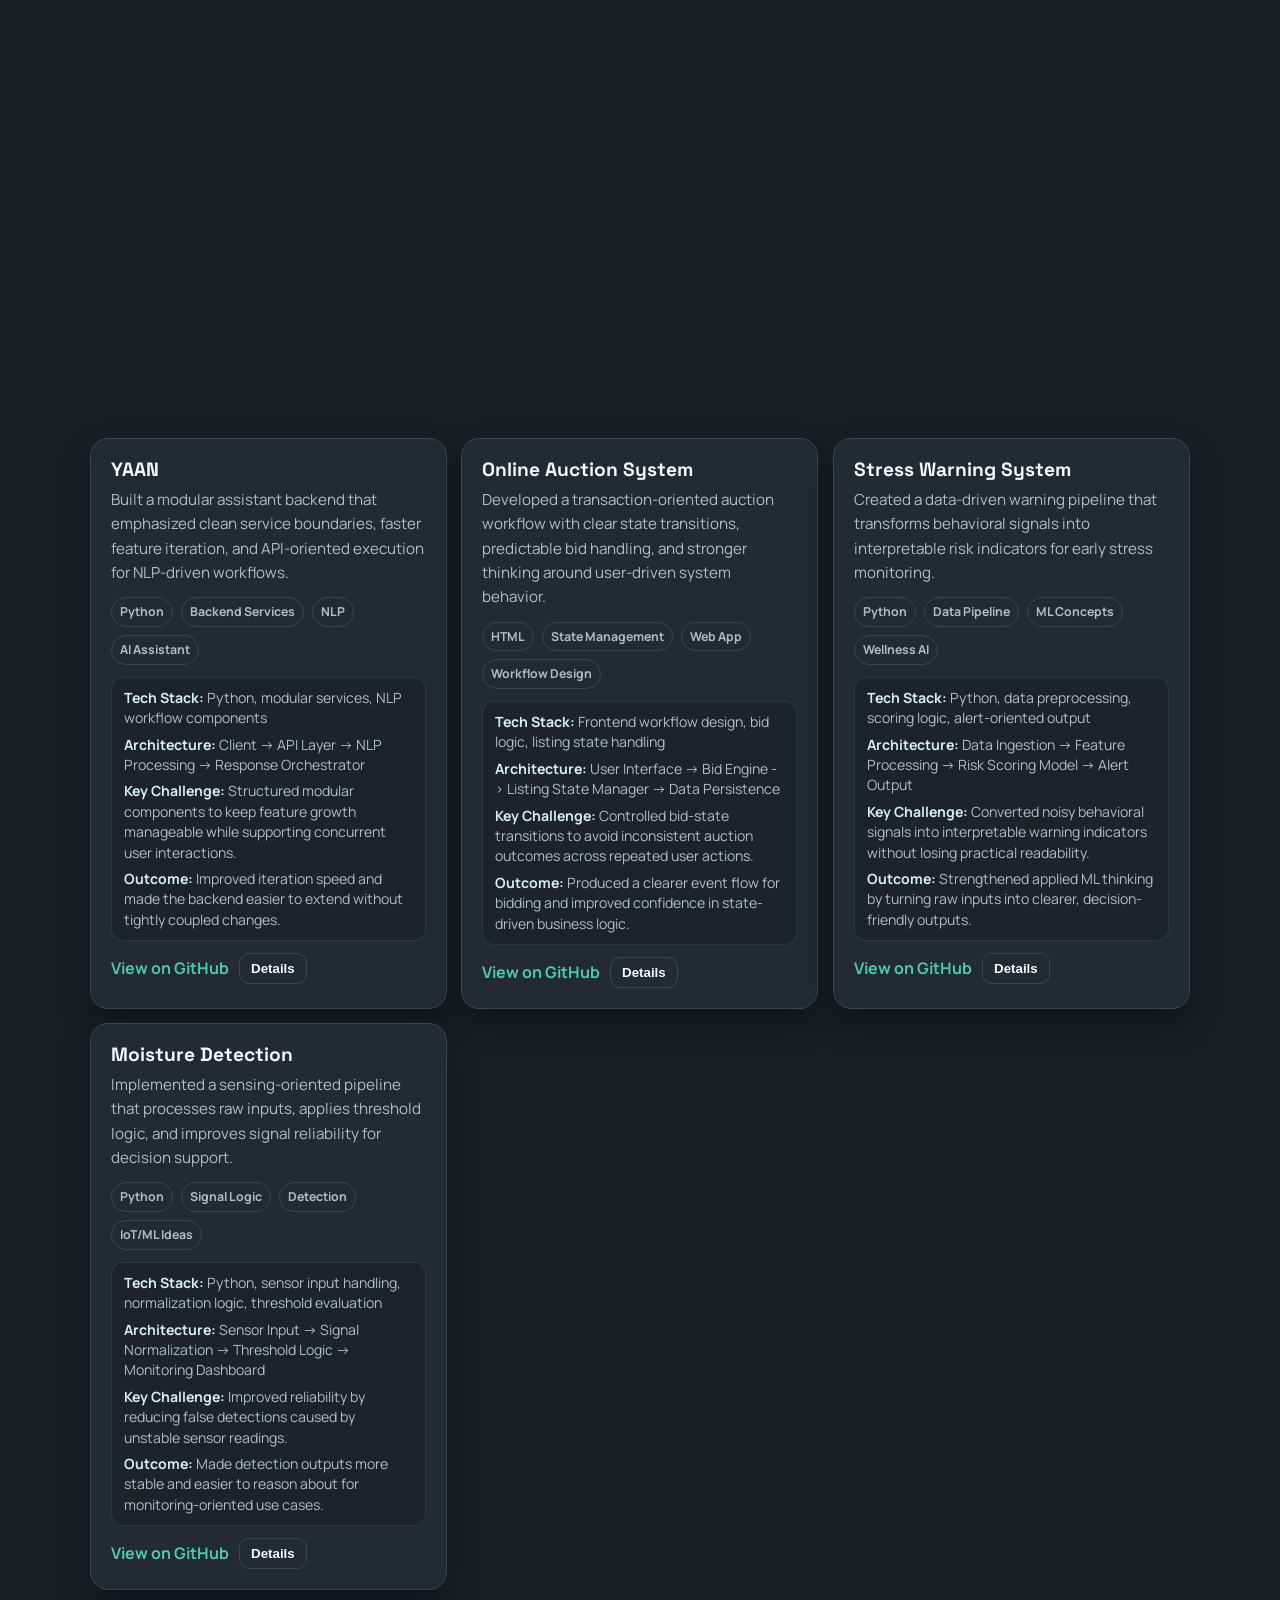
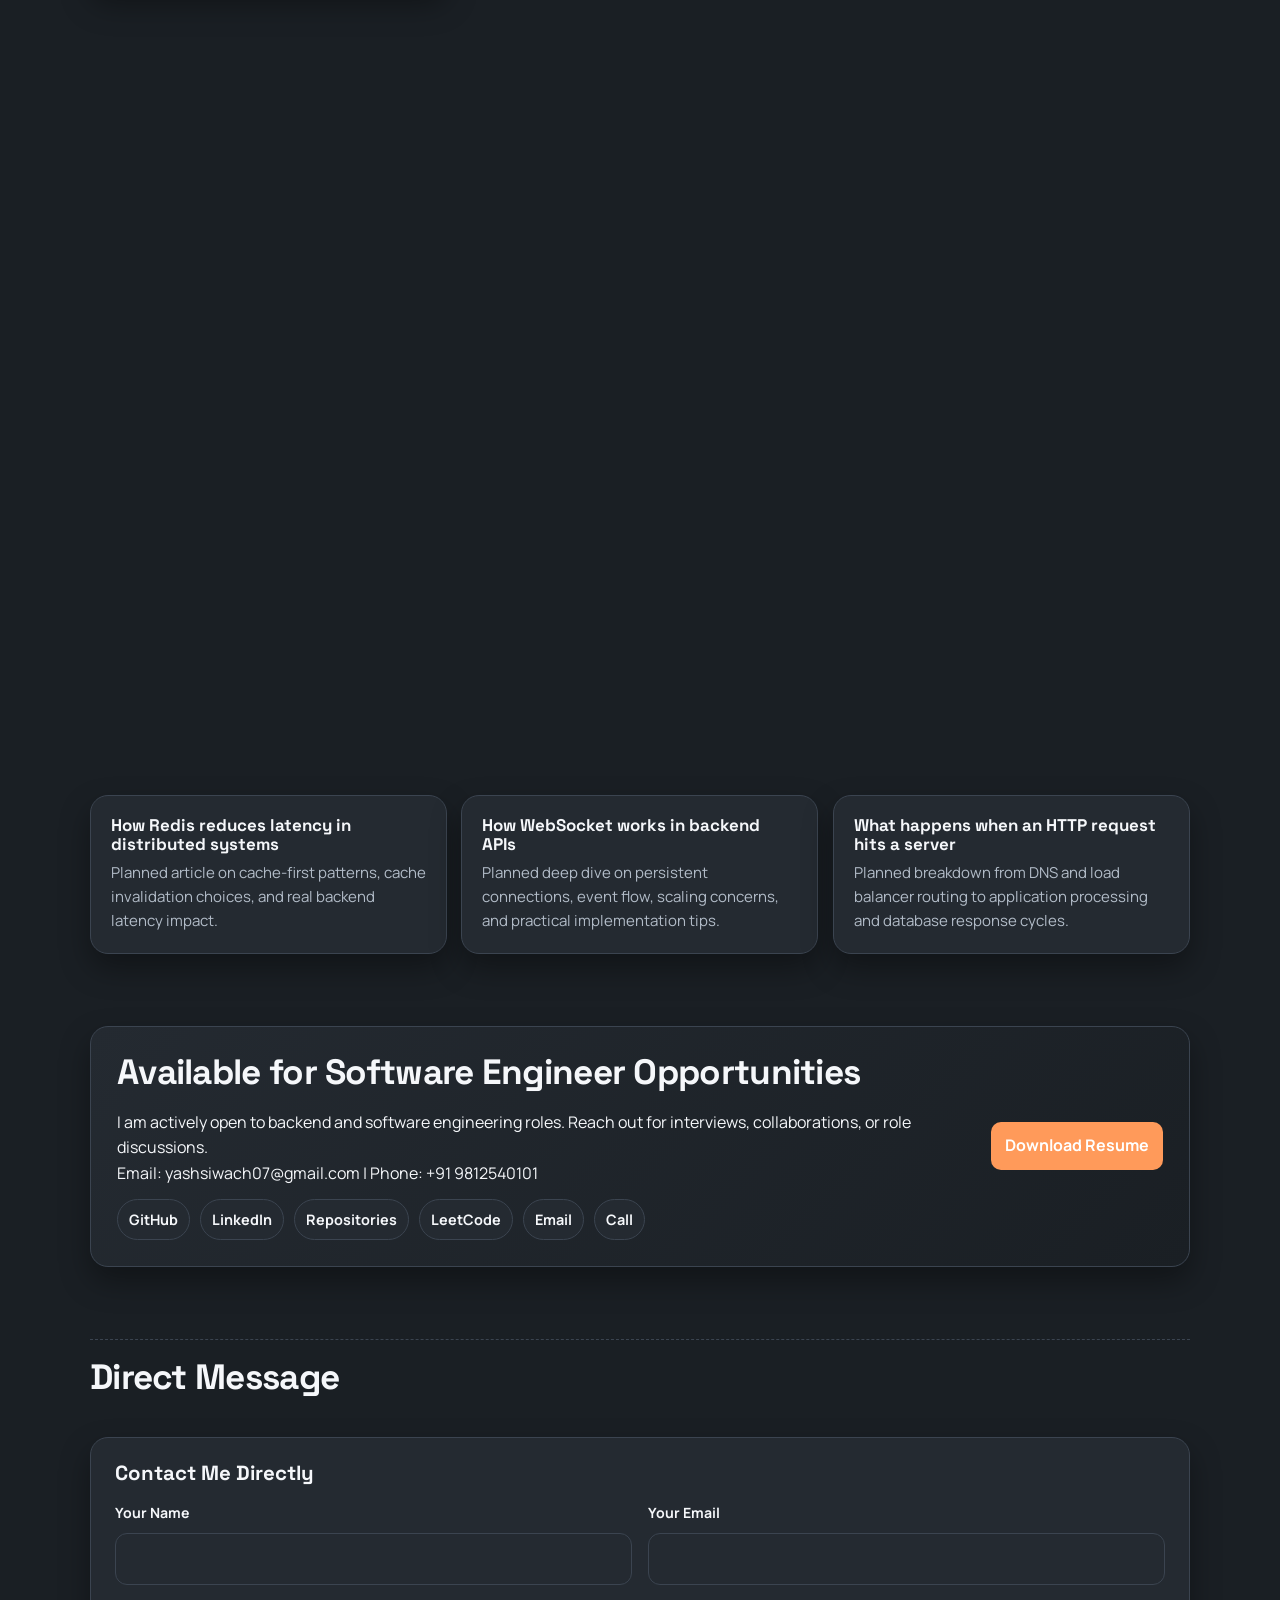
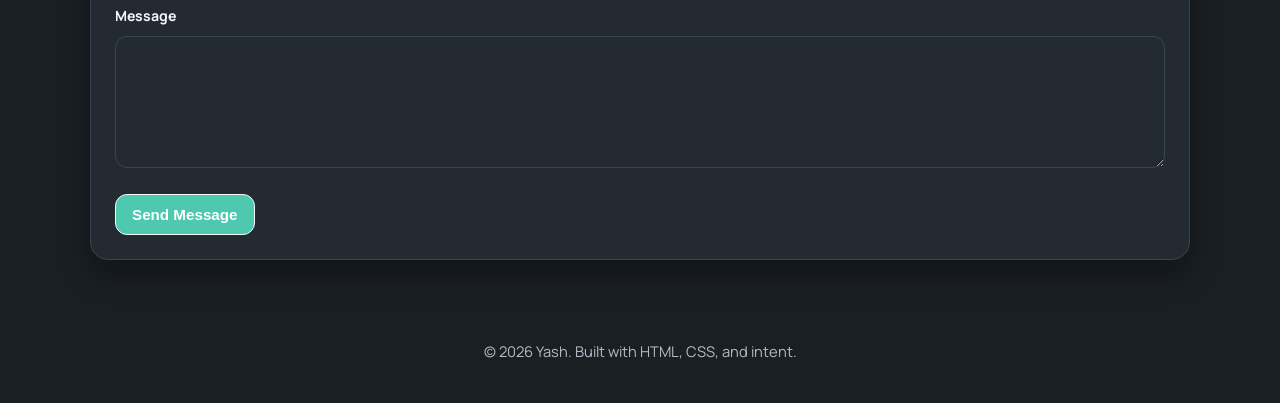
==== commit 03c0d3bf: "Strengthen portfolio positioning and project presentation" ====
--- a/index.html
+++ b/index.html
@@ -323,6 +323,29 @@
 			margin-top: 14px;
 		}
 
+		.skills-grid {
+			display: grid;
+			grid-template-columns: repeat(2, minmax(0, 1fr));
+			gap: 14px;
+			margin-top: 14px;
+		}
+
+		.skill-group {
+			border: 1px solid var(--line);
+			border-radius: 14px;
+			padding: 14px;
+			background: var(--surface);
+		}
+
+		.skill-group h3 {
+			font-size: 0.96rem;
+			margin-bottom: 10px;
+		}
+
+		.skill-group .tags {
+			margin-top: 0;
+		}
+
 		.tag {
 			border: 1px solid var(--line);
 			border-radius: 999px;
@@ -1202,7 +1225,8 @@
 			.projects-grid,
 			.experience-grid,
 			.profiles-grid,
-			.insights-grid {
+			.insights-grid,
+			.skills-grid {
 				grid-template-columns: repeat(2, minmax(0, 1fr));
 			}
 
@@ -1221,7 +1245,8 @@
 			.experience-grid,
 			.profiles-grid,
 			.insights-grid,
-			.philosophy-list {
+			.philosophy-list,
+			.skills-grid {
 				grid-template-columns: 1fr;
 			}
 
@@ -1398,20 +1423,20 @@
 	<main class="wrap" id="home">
 		<section class="hero">
 			<div class="fade-up">
-				<span class="badge"><span class="dot"></span> Open to Work • Backend Engineer • Java and Spring Boot Track</span>
-				<h1><span class="headline-mark">Backend Engineer</span> focused on building scalable APIs,<br />distributed-system thinking, and data-driven applications.</h1>
+				<span class="badge"><span class="dot"></span> Open to Work • Backend Developer • Java • Spring Boot • API-First Systems</span>
+				<h1><span class="headline-mark">Yash Siwach</span><br />Backend Developer building Java, Spring Boot, and API-driven applications.</h1>
 				<p>
-					I am Yash Siwach, a software engineer who builds reliable backend flows,
-					clean API layers, and practical AI-enabled features. I bring strong DSA discipline,
-					real project ownership, and a maintainability-first mindset suited for fast-moving product teams.
+					I build backend systems, clean API layers, and data-driven applications with a strong focus on maintainability.
+					Right now I am growing deeper in system design, concurrency, and scalable backend architecture while shipping practical projects.
 				</p>
-				<p class="positioning-line">Java | Spring Boot | System Design | ML Projects | Backend Roles</p>
+				<p class="positioning-line">Java | Spring Boot | REST APIs | SQL | Concurrency Learning | Backend Roles</p>
 				<div class="actions">
 					<a class="btn btn-primary" href="#projects">View Projects</a>
 					<a class="btn btn-ghost" href="#contact">Contact Me</a>
 				</div>
 				<div class="actions-secondary">
 					<a class="btn btn-brand" href="https://github.com/yashsiwacha" target="_blank" rel="noopener noreferrer">GitHub Profile</a>
+					<a class="btn btn-ghost" href="https://www.linkedin.com/in/yashsiwacha/" target="_blank" rel="noopener noreferrer">LinkedIn</a>
 					<a class="btn btn-accent" href="YashResume.pdf" target="_blank" rel="noopener noreferrer">Download Resume</a>
 				</div>
 			</div>
@@ -1443,33 +1468,53 @@
 			<article class="panel fade-up delay-1">
 				<h2 class="section-title">Professional Summary</h2>
 				<p>
-					Early-career software engineer with hands-on experience in backend design,
-					API-centric development, and AI-driven prototypes. Known for structured thinking,
-					clean implementation, and consistent execution across learning and delivery-focused projects.
-					Comfortable with REST APIs, OOP, SQL, Docker, Git workflows, and testing basics,
-					with active focus on CI/CD fundamentals and scalable engineering practices.
-					Actively looking to contribute as a Software Engineer where reliability, speed, and maintainability matter.
+					Early-career backend developer with hands-on experience building API-focused applications,
+					modular services, and practical AI-driven prototypes. Strongest in structured implementation,
+					clean code, and reliable execution across project work and engineering learning.
+					Comfortable with Java, Spring Boot, REST APIs, SQL, Docker, Git workflows, and core CS fundamentals,
+					with active focus on concurrency, scalable architecture, and backend engineering depth.
 				</p>
 			</article>
 
 			<article class="panel fade-up delay-2">
 				<h2 class="section-title">Core Skills</h2>
-				<div class="tags">
-					<span class="tag">Java</span>
-					<span class="tag">C++</span>
-					<span class="tag">Python</span>
-					<span class="tag">OOP</span>
-					<span class="tag">API Design</span>
-					<span class="tag">AI Prototyping</span>
-					<span class="tag">Machine Learning Basics</span>
-					<span class="tag">Spring Boot</span>
-					<span class="tag">REST APIs</span>
-					<span class="tag">SQL</span>
-					<span class="tag">Testing Basics</span>
-					<span class="tag">CI/CD Basics</span>
-					<span class="tag">Postman</span>
-					<span class="tag">Git & GitHub</span>
-					<span class="tag">Docker</span>
+				<div class="skills-grid">
+					<div class="skill-group">
+						<h3>Languages</h3>
+						<div class="tags">
+							<span class="tag">Java</span>
+							<span class="tag">C++</span>
+							<span class="tag">Python</span>
+						</div>
+					</div>
+					<div class="skill-group">
+						<h3>Backend</h3>
+						<div class="tags">
+							<span class="tag">Spring Boot</span>
+							<span class="tag">REST APIs</span>
+							<span class="tag">API Design</span>
+							<span class="tag">SQL</span>
+						</div>
+					</div>
+					<div class="skill-group">
+						<h3>Tools</h3>
+						<div class="tags">
+							<span class="tag">Git & GitHub</span>
+							<span class="tag">Docker</span>
+							<span class="tag">Postman</span>
+							<span class="tag">CI/CD Basics</span>
+						</div>
+					</div>
+					<div class="skill-group">
+						<h3>Concepts</h3>
+						<div class="tags">
+							<span class="tag">OOP</span>
+							<span class="tag">Data Structures</span>
+							<span class="tag">System Design Learning</span>
+							<span class="tag">Testing Basics</span>
+							<span class="tag">AI Prototyping</span>
+						</div>
+					</div>
 				</div>
 			</article>
 		</section>
@@ -1669,17 +1714,20 @@
 				<article class="project fade-up delay-1">
 					<h3>YAAN</h3>
 					<p>
-						Built a modular AI assistant backend in Python, enabling faster feature iteration,
-						clean service layering, and smoother experimentation for NLP-driven capabilities.
+						Built a modular assistant backend that emphasized clean service boundaries,
+						faster feature iteration, and API-oriented execution for NLP-driven workflows.
 					</p>
 					<div class="project-tech">
 						<span>Python</span>
+						<span>Backend Services</span>
 						<span>NLP</span>
 						<span>AI Assistant</span>
 					</div>
 					<div class="project-spec">
+						<p><strong>Tech Stack:</strong> Python, modular services, NLP workflow components</p>
 						<p><strong>Architecture:</strong> Client -> API Layer -> NLP Processing -> Response Orchestrator</p>
-						<p><strong>Challenge Solved:</strong> Structured modular components to support concurrent user interactions and fast iteration.</p>
+						<p><strong>Key Challenge:</strong> Structured modular components to keep feature growth manageable while supporting concurrent user interactions.</p>
+						<p><strong>Outcome:</strong> Improved iteration speed and made the backend easier to extend without tightly coupled changes.</p>
 					</div>
 					<div class="project-actions">
 						<a href="https://github.com/yashsiwacha/YAAN" target="_blank" rel="noopener noreferrer">View on GitHub</a>
@@ -1690,17 +1738,20 @@
 				<article class="project fade-up delay-2">
 					<h3>Online Auction System</h3>
 					<p>
-						Developed a transaction-oriented auction platform with clear listing lifecycle,
-						predictable bidding flows, and robust state handling for core user actions.
+						Developed a transaction-oriented auction workflow with clear state transitions,
+						predictable bid handling, and stronger thinking around user-driven system behavior.
 					</p>
 					<div class="project-tech">
 						<span>HTML</span>
+						<span>State Management</span>
 						<span>Web App</span>
-						<span>System Design</span>
+						<span>Workflow Design</span>
 					</div>
 					<div class="project-spec">
+						<p><strong>Tech Stack:</strong> Frontend workflow design, bid logic, listing state handling</p>
 						<p><strong>Architecture:</strong> User Interface -> Bid Engine -> Listing State Manager -> Data Persistence</p>
-						<p><strong>Challenge Solved:</strong> Controlled bid-state transitions to avoid inconsistent auction outcomes.</p>
+						<p><strong>Key Challenge:</strong> Controlled bid-state transitions to avoid inconsistent auction outcomes across repeated user actions.</p>
+						<p><strong>Outcome:</strong> Produced a clearer event flow for bidding and improved confidence in state-driven business logic.</p>
 					</div>
 					<div class="project-actions">
 						<a href="https://github.com/yashsiwacha/Auction-System" target="_blank" rel="noopener noreferrer">View on GitHub</a>
@@ -1711,17 +1762,20 @@
 				<article class="project fade-up delay-3">
 					<h3>Stress Warning System</h3>
 					<p>
-						Created a data-driven early warning model that converts behavioral signals
-						into interpretable risk insights for proactive stress monitoring.
+						Created a data-driven warning pipeline that transforms behavioral signals
+						into interpretable risk indicators for early stress monitoring.
 					</p>
 					<div class="project-tech">
 						<span>Python</span>
+						<span>Data Pipeline</span>
 						<span>ML Concepts</span>
 						<span>Wellness AI</span>
 					</div>
 					<div class="project-spec">
+						<p><strong>Tech Stack:</strong> Python, data preprocessing, scoring logic, alert-oriented output</p>
 						<p><strong>Architecture:</strong> Data Ingestion -> Feature Processing -> Risk Scoring Model -> Alert Output</p>
-						<p><strong>Challenge Solved:</strong> Converted noisy behavioral signals into interpretable warning indicators.</p>
+						<p><strong>Key Challenge:</strong> Converted noisy behavioral signals into interpretable warning indicators without losing practical readability.</p>
+						<p><strong>Outcome:</strong> Strengthened applied ML thinking by turning raw inputs into clearer, decision-friendly outputs.</p>
 					</div>
 					<div class="project-actions">
 						<a href="https://github.com/yashsiwacha/Stress-Burnout-Warning" target="_blank" rel="noopener noreferrer">View on GitHub</a>
@@ -1732,17 +1786,20 @@
 				<article class="project fade-up delay-1">
 					<h3>Moisture Detection</h3>
 					<p>
-						Implemented a moisture detection pipeline that processes raw inputs,
+						Implemented a sensing-oriented pipeline that processes raw inputs,
 						applies threshold logic, and improves signal reliability for decision support.
 					</p>
 					<div class="project-tech">
 						<span>Python</span>
+						<span>Signal Logic</span>
 						<span>Detection</span>
 						<span>IoT/ML Ideas</span>
 					</div>
 					<div class="project-spec">
+						<p><strong>Tech Stack:</strong> Python, sensor input handling, normalization logic, threshold evaluation</p>
 						<p><strong>Architecture:</strong> Sensor Input -> Signal Normalization -> Threshold Logic -> Monitoring Dashboard</p>
-						<p><strong>Challenge Solved:</strong> Improved reliability by reducing false detections from unstable inputs.</p>
+						<p><strong>Key Challenge:</strong> Improved reliability by reducing false detections caused by unstable sensor readings.</p>
+						<p><strong>Outcome:</strong> Made detection outputs more stable and easier to reason about for monitoring-oriented use cases.</p>
 					</div>
 					<div class="project-actions">
 						<a href="https://github.com/yashsiwacha/moisture-detection" target="_blank" rel="noopener noreferrer">View on GitHub</a>
@@ -1824,6 +1881,7 @@
 				<p>Email: yashsiwach07@gmail.com | Phone: +91 9812540101</p>
 				<div class="contact-meta">
 					<a class="social-link" href="https://github.com/yashsiwacha" target="_blank" rel="noopener noreferrer">GitHub</a>
+					<a class="social-link" href="https://www.linkedin.com/in/yashsiwacha/" target="_blank" rel="noopener noreferrer">LinkedIn</a>
 					<a class="social-link" href="https://github.com/yashsiwacha?tab=repositories" target="_blank" rel="noopener noreferrer">Repositories</a>
 					<a class="social-link" href="https://leetcode.com/u/YashSiwachA/" target="_blank" rel="noopener noreferrer">LeetCode</a>
 					<a class="social-link" href="mailto:yashsiwach07@gmail.com">Email</a>
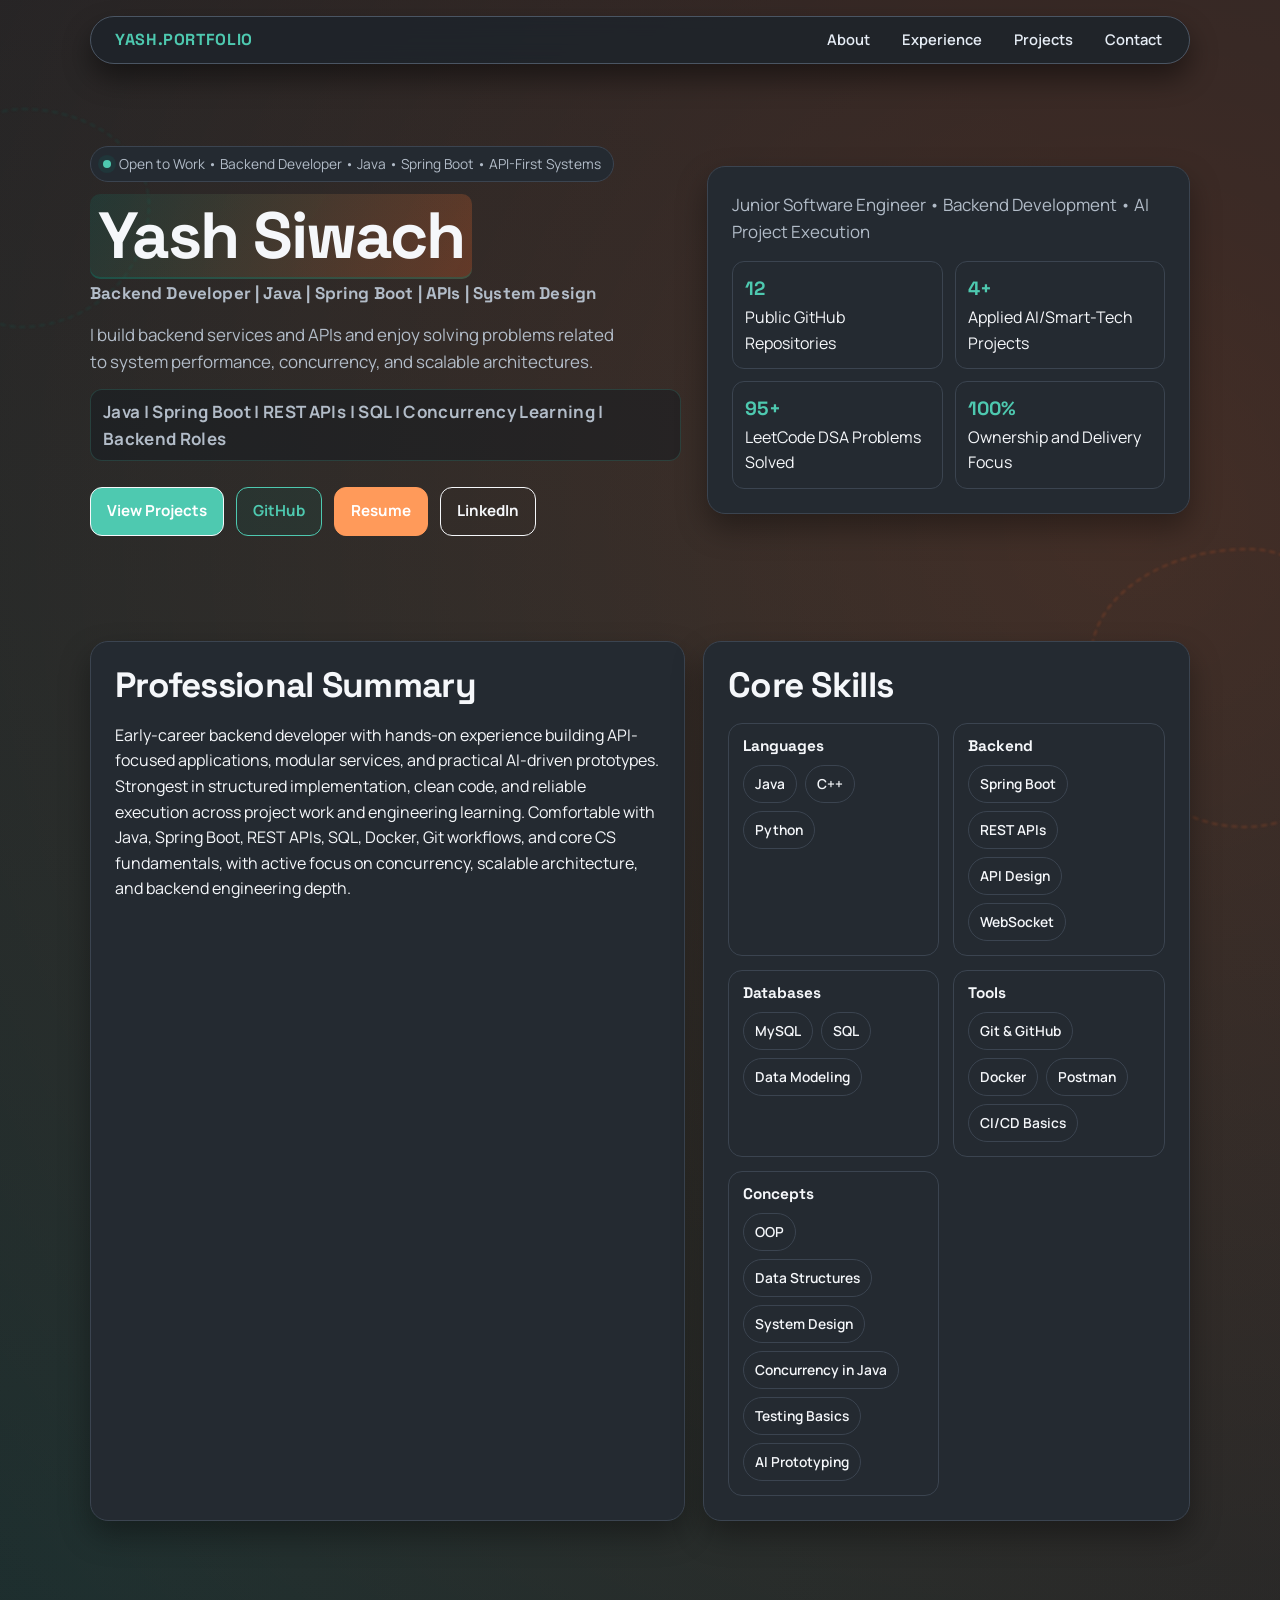
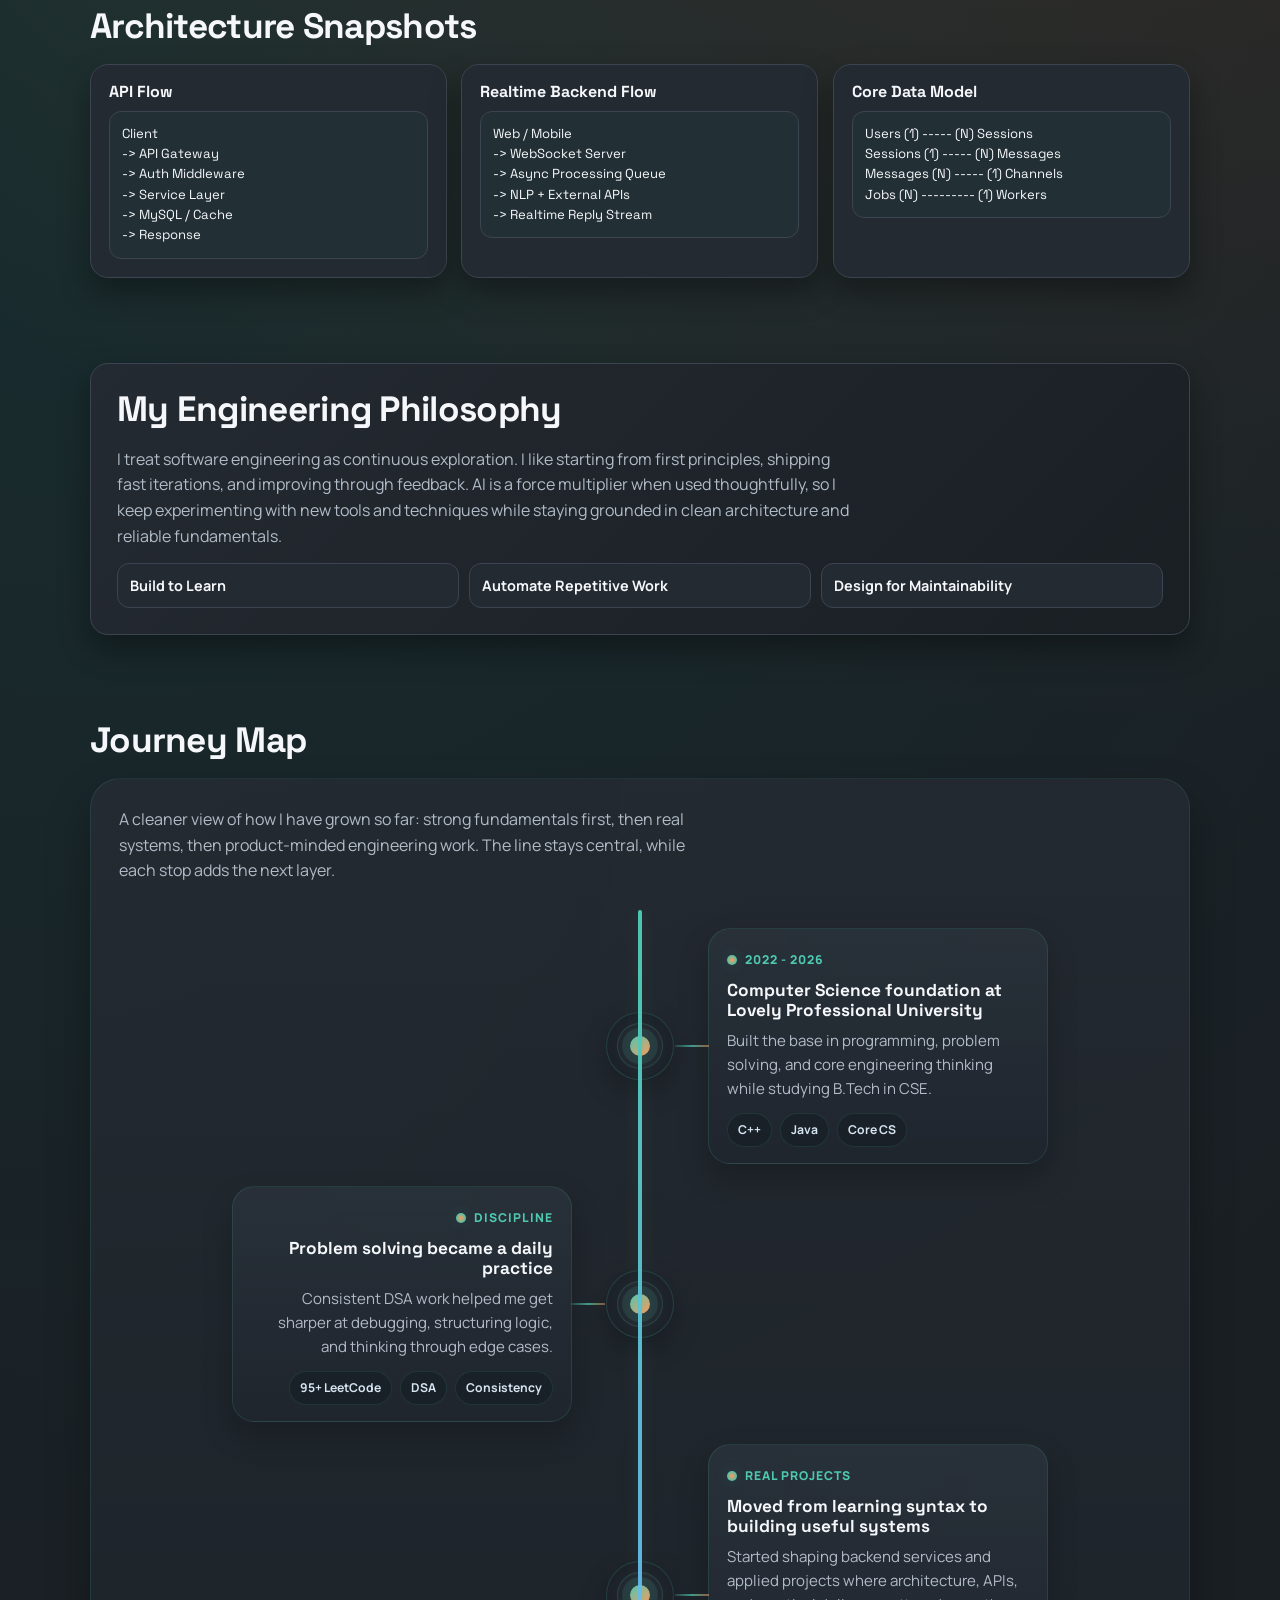
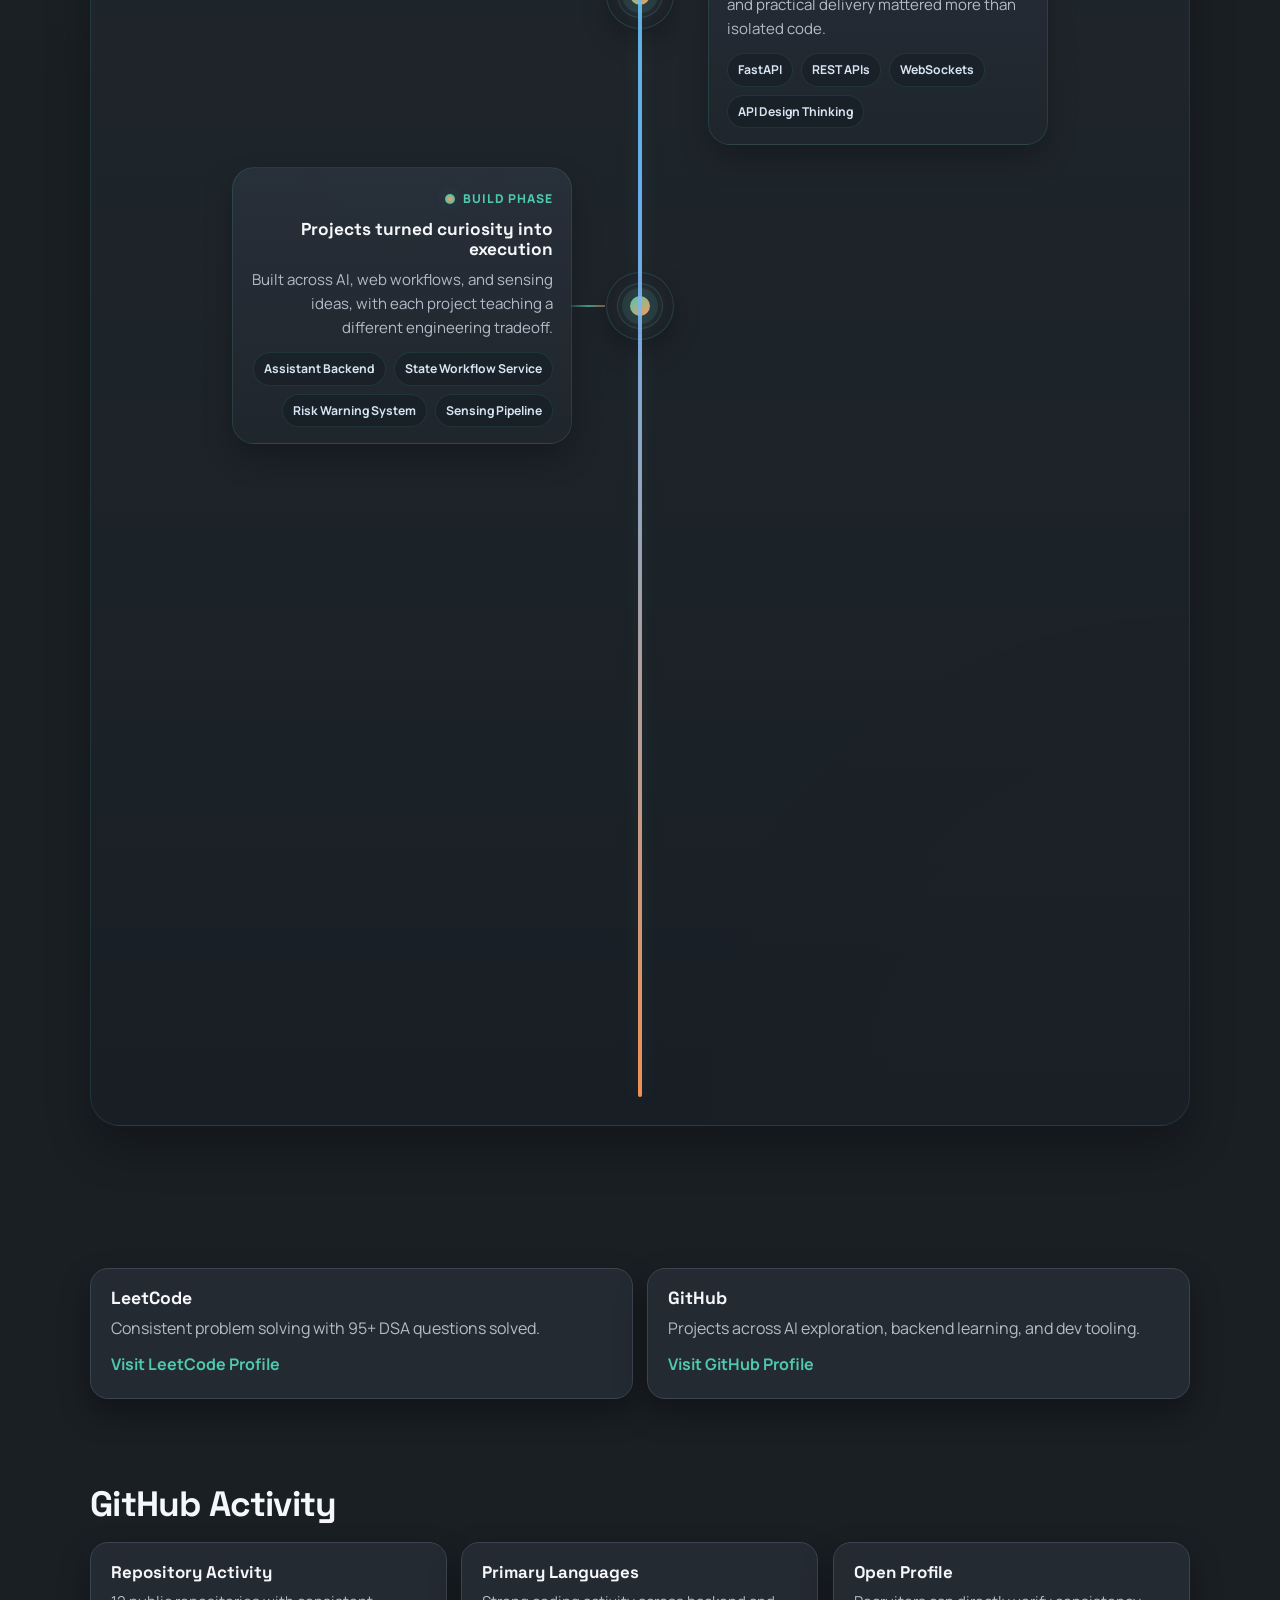
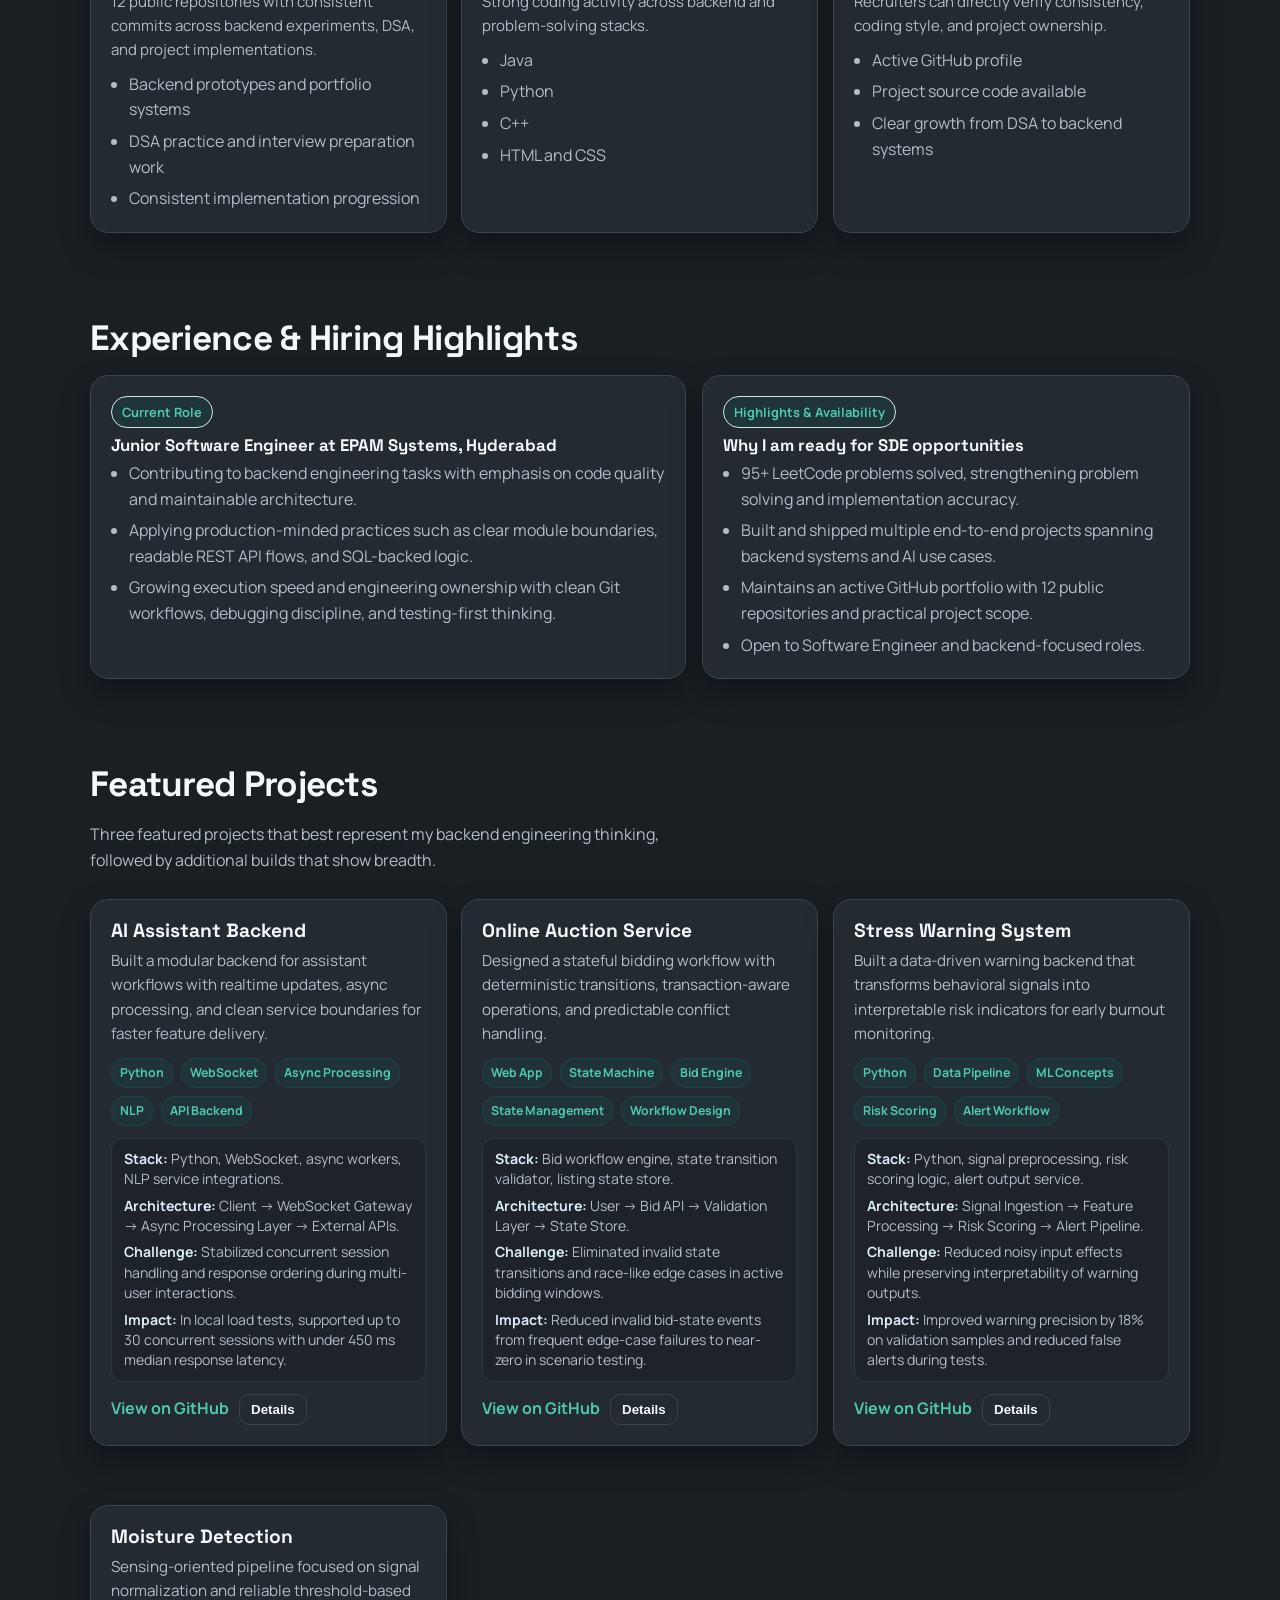
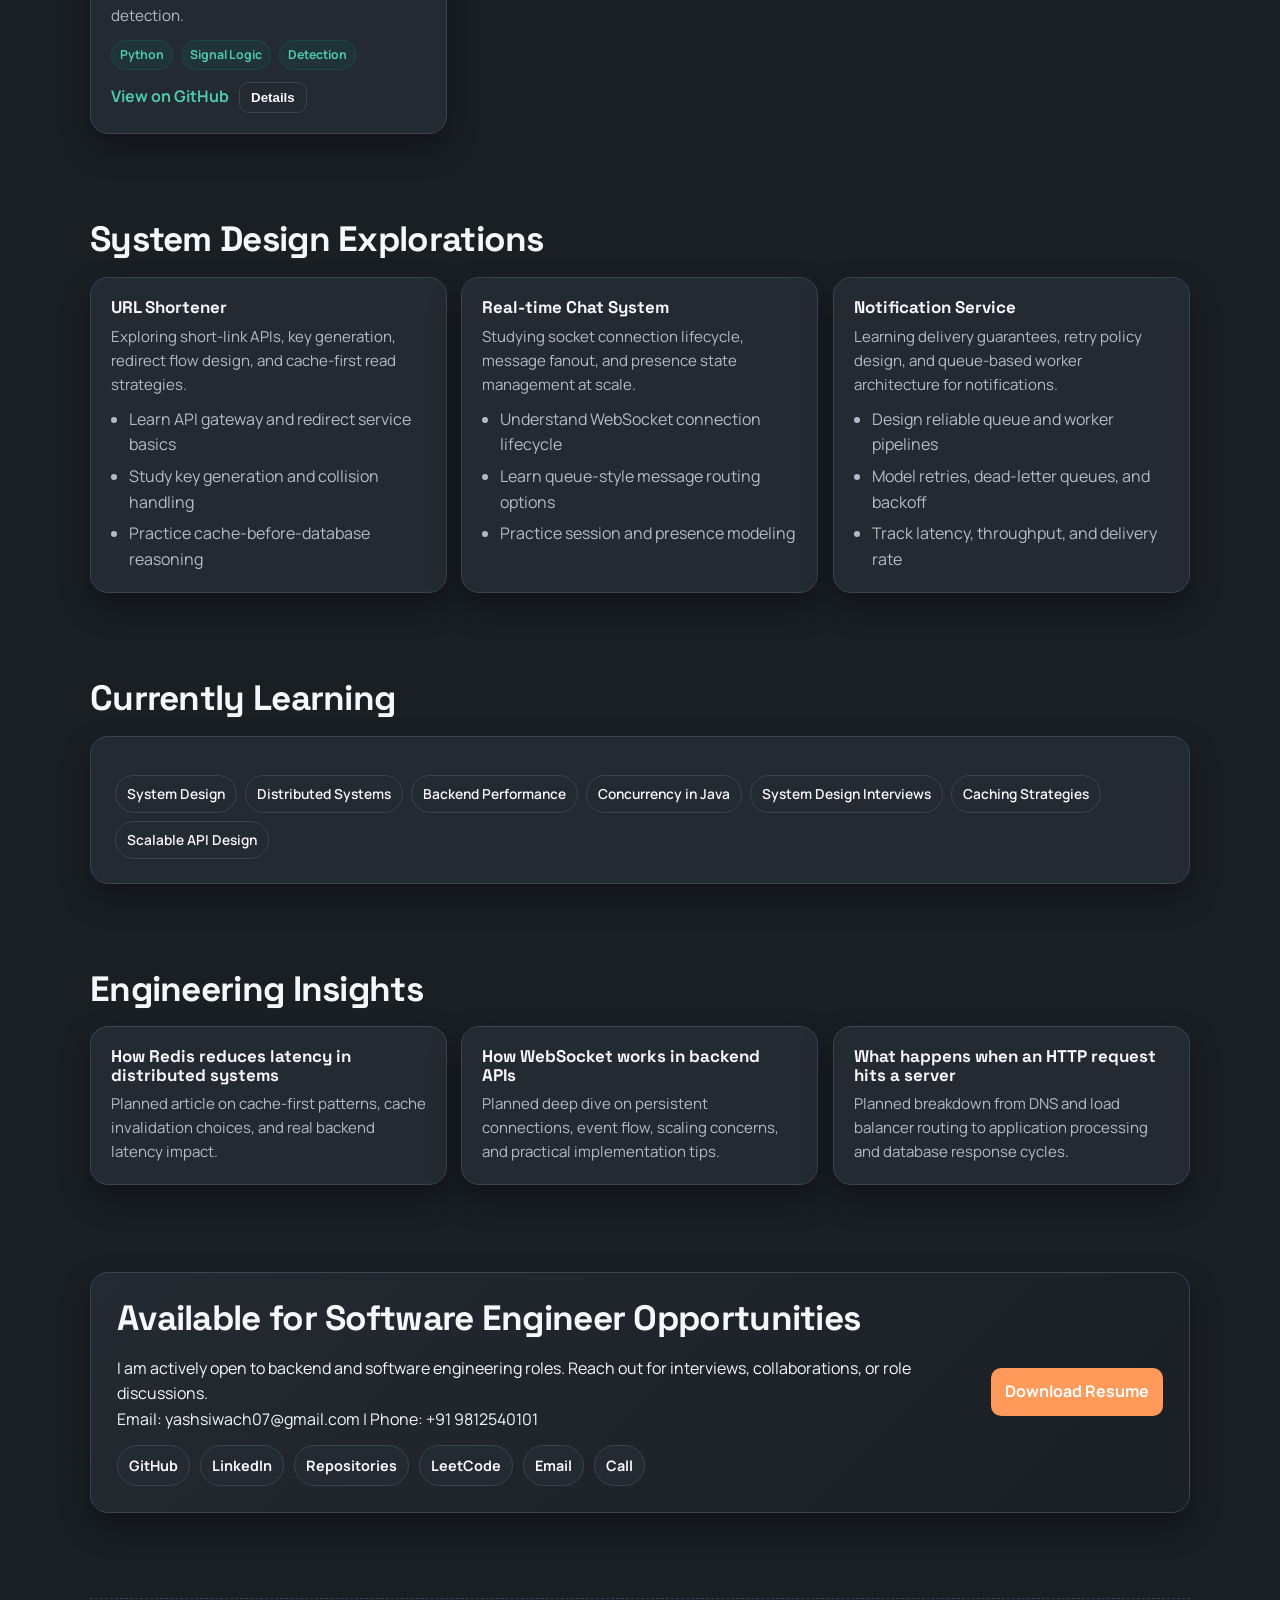
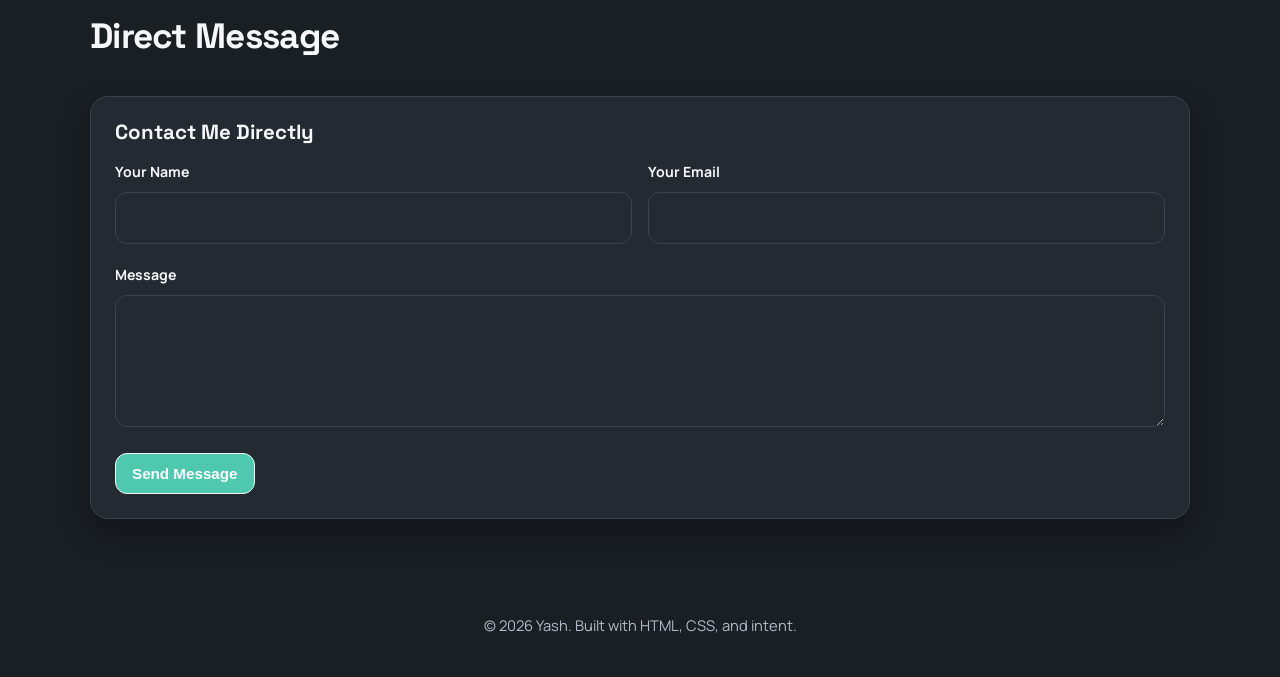
==== commit 126673c3: "Refine portfolio sections, project focus, and interactions" ====
--- a/index.html
+++ b/index.html
@@ -150,12 +150,19 @@
 		}
 
 		section {
-			margin: 0 auto clamp(52px, 7vw, 72px);
+			margin: 0 auto clamp(60px, 8vw, 86px);
 			scroll-margin-top: 96px;
+			transform-origin: center top;
+			transition: transform 0.28s ease, filter 0.28s ease;
+		}
+
+		main > section:hover {
+			transform: translateY(-4px) scale(1.006);
+			filter: saturate(1.04);
 		}
 
 		.hero {
-			padding: 48px 0 20px;
+			padding: 56px 0 20px;
 			display: grid;
 			grid-template-columns: 1.1fr 0.9fr;
 			gap: 26px;
@@ -190,10 +197,20 @@
 		}
 
 		h1 {
-			font-size: clamp(2rem, 4.8vw, 4rem);
+			font-size: clamp(2.2rem, 5.1vw, 4.4rem);
 			letter-spacing: -0.03em;
+			margin-bottom: 8px;
+			text-wrap: balance;
+		}
+
+		.hero-role {
+			font-family: "Space Grotesk", sans-serif;
+			font-size: clamp(0.84rem, 1.85vw, 1.26rem);
+			font-weight: 700;
+			letter-spacing: 0.01em;
+			color: var(--ink);
 			margin-bottom: 14px;
-			text-wrap: balance;
+			white-space: nowrap;
 		}
 
 		.headline-mark {
@@ -359,6 +376,7 @@
 			display: grid;
 			grid-template-columns: repeat(3, minmax(0, 1fr));
 			gap: 14px;
+			align-items: stretch;
 		}
 
 		.project {
@@ -367,6 +385,9 @@
 			background: var(--surface);
 			padding: 20px;
 			box-shadow: var(--shadow);
+			display: flex;
+			flex-direction: column;
+			height: 100%;
 			transform: translateY(0);
 			transition: transform 0.3s ease, border-color 0.25s ease, box-shadow 0.3s ease;
 		}
@@ -413,6 +434,13 @@
 			color: var(--brand);
 			font-weight: 700;
 			text-decoration: none;
+			border-bottom: 1px solid transparent;
+			transition: color 0.2s ease, border-color 0.2s ease;
+		}
+
+		.project a:hover {
+			color: var(--accent);
+			border-color: currentColor;
 		}
 
 		.project-actions {
@@ -420,6 +448,7 @@
 			gap: 10px;
 			flex-wrap: wrap;
 			align-items: center;
+			margin-top: auto;
 		}
 
 		.positioning-line {
@@ -441,6 +470,7 @@
 			border-radius: 12px;
 			border: 1px solid rgba(78, 201, 176, 0.14);
 			background: rgba(22, 27, 33, 0.42);
+			flex-grow: 1;
 		}
 
 		.project-spec p {
@@ -511,14 +541,45 @@
 		.project-tech span {
 			font-size: 0.77rem;
 			font-weight: 700;
-			border: 1px solid var(--line);
+			border: 1px solid rgba(12, 122, 106, 0.32);
 			border-radius: 999px;
 			padding: 4px 8px;
-			background: var(--surface);
-			color: var(--muted);
+			background: rgba(12, 122, 106, 0.12);
+			color: var(--brand);
 			opacity: 0;
 			transform: translateY(8px);
 			transition: opacity 0.45s ease, transform 0.45s ease;
+		}
+
+		.diagram-grid {
+			display: grid;
+			grid-template-columns: repeat(3, minmax(0, 1fr));
+			gap: 14px;
+		}
+
+		.diagram-card {
+			border: 1px solid var(--line);
+			border-radius: var(--radius);
+			background: var(--surface);
+			box-shadow: var(--shadow);
+			padding: 18px;
+		}
+
+		.diagram-card h3 {
+			font-size: 1rem;
+			margin-bottom: 10px;
+		}
+
+		.diagram-flow {
+			border: 1px solid var(--line);
+			border-radius: 12px;
+			padding: 12px;
+			background: rgba(12, 122, 106, 0.06);
+			font-family: "Space Grotesk", sans-serif;
+			font-size: 0.82rem;
+			line-height: 1.55;
+			color: var(--ink);
+			white-space: pre-line;
 		}
 
 		.fade-up.in-view .project-tech span {
@@ -1225,6 +1286,7 @@
 			.projects-grid,
 			.experience-grid,
 			.profiles-grid,
+			.diagram-grid,
 			.insights-grid,
 			.skills-grid {
 				grid-template-columns: repeat(2, minmax(0, 1fr));
@@ -1244,6 +1306,7 @@
 			.projects-grid,
 			.experience-grid,
 			.profiles-grid,
+			.diagram-grid,
 			.insights-grid,
 			.philosophy-list,
 			.skills-grid {
@@ -1298,6 +1361,10 @@
 			.hero {
 				padding-top: 28px;
 				gap: 18px;
+			}
+
+			.hero-role {
+				font-size: clamp(0.76rem, 2.6vw, 1rem);
 			}
 
 			.badge {
@@ -1385,6 +1452,11 @@
 		}
 
 		@media (pointer: coarse) {
+			main > section:hover {
+				transform: none;
+				filter: none;
+			}
+
 			.shape {
 				animation-duration: 9s;
 			}
@@ -1424,20 +1496,18 @@
 		<section class="hero">
 			<div class="fade-up">
 				<span class="badge"><span class="dot"></span> Open to Work • Backend Developer • Java • Spring Boot • API-First Systems</span>
-				<h1><span class="headline-mark">Yash Siwach</span><br />Backend Developer building Java, Spring Boot, and API-driven applications.</h1>
+				<h1><span class="headline-mark">Yash Siwach</span></h1>
+				<p class="hero-role">Backend Developer | Java | Spring Boot | APIs | System Design</p>
 				<p>
-					I build backend systems, clean API layers, and data-driven applications with a strong focus on maintainability.
-					Right now I am growing deeper in system design, concurrency, and scalable backend architecture while shipping practical projects.
+					I build backend services and APIs and enjoy solving problems related to system performance,
+					concurrency, and scalable architectures.
 				</p>
 				<p class="positioning-line">Java | Spring Boot | REST APIs | SQL | Concurrency Learning | Backend Roles</p>
 				<div class="actions">
 					<a class="btn btn-primary" href="#projects">View Projects</a>
-					<a class="btn btn-ghost" href="#contact">Contact Me</a>
-				</div>
-				<div class="actions-secondary">
-					<a class="btn btn-brand" href="https://github.com/yashsiwacha" target="_blank" rel="noopener noreferrer">GitHub Profile</a>
+					<a class="btn btn-brand" href="https://github.com/yashsiwacha" target="_blank" rel="noopener noreferrer">GitHub</a>
+					<a class="btn btn-accent" href="YashResume.pdf" target="_blank" rel="noopener noreferrer">Resume</a>
 					<a class="btn btn-ghost" href="https://www.linkedin.com/in/yashsiwacha/" target="_blank" rel="noopener noreferrer">LinkedIn</a>
-					<a class="btn btn-accent" href="YashResume.pdf" target="_blank" rel="noopener noreferrer">Download Resume</a>
 				</div>
 			</div>
 
@@ -1493,7 +1563,15 @@
 							<span class="tag">Spring Boot</span>
 							<span class="tag">REST APIs</span>
 							<span class="tag">API Design</span>
+							<span class="tag">WebSocket</span>
+						</div>
+					</div>
+					<div class="skill-group">
+						<h3>Databases</h3>
+						<div class="tags">
+							<span class="tag">MySQL</span>
 							<span class="tag">SQL</span>
+							<span class="tag">Data Modeling</span>
 						</div>
 					</div>
 					<div class="skill-group">
@@ -1510,13 +1588,44 @@
 						<div class="tags">
 							<span class="tag">OOP</span>
 							<span class="tag">Data Structures</span>
-							<span class="tag">System Design Learning</span>
+							<span class="tag">System Design</span>
+							<span class="tag">Concurrency in Java</span>
 							<span class="tag">Testing Basics</span>
 							<span class="tag">AI Prototyping</span>
 						</div>
 					</div>
 				</div>
 			</article>
+		</section>
+
+		<section id="architecture-diagrams">
+			<h2 class="section-title fade-up">Architecture Snapshots</h2>
+			<div class="diagram-grid">
+				<article class="diagram-card fade-up delay-1">
+					<h3>API Flow</h3>
+					<div class="diagram-flow">Client
+-> API Gateway
+-> Auth Middleware
+-> Service Layer
+-> MySQL / Cache
+-> Response</div>
+				</article>
+				<article class="diagram-card fade-up delay-2">
+					<h3>Realtime Backend Flow</h3>
+					<div class="diagram-flow">Web / Mobile
+-> WebSocket Server
+-> Async Processing Queue
+-> NLP + External APIs
+-> Realtime Reply Stream</div>
+				</article>
+				<article class="diagram-card fade-up delay-3">
+					<h3>Core Data Model</h3>
+					<div class="diagram-flow">Users (1) ----- (N) Sessions
+Sessions (1) ----- (N) Messages
+Messages (N) ----- (1) Channels
+Jobs (N) --------- (1) Workers</div>
+				</article>
+			</div>
 		</section>
 
 		<section id="philosophy">
@@ -1593,10 +1702,10 @@
 							<h3>Projects turned curiosity into execution</h3>
 							<p>Built across AI, web workflows, and sensing ideas, with each project teaching a different engineering tradeoff.</p>
 							<div class="journey-meta">
-								<span class="journey-chip">YAAN</span>
-								<span class="journey-chip">Auction System</span>
-								<span class="journey-chip">Stress Warning</span>
-								<span class="journey-chip">Moisture Detection</span>
+								<span class="journey-chip">Assistant Backend</span>
+								<span class="journey-chip">State Workflow Service</span>
+								<span class="journey-chip">Risk Warning System</span>
+								<span class="journey-chip">Sensing Pipeline</span>
 							</div>
 						</article>
 						<div class="journey-node" aria-hidden="true"></div>
@@ -1650,15 +1759,15 @@
 		</section>
 
 		<section id="github-proof">
-			<h2 class="section-title fade-up">GitHub Activity Proof</h2>
+			<h2 class="section-title fade-up">GitHub Activity</h2>
 			<div class="insights-grid">
 				<article class="insight-card fade-up delay-1">
 					<h3>Repository Activity</h3>
-					<p>12 public repositories with consistent project updates, experiments, and backend learning implementations.</p>
+					<p>12 public repositories with consistent commits across backend experiments, DSA, and project implementations.</p>
 					<ul class="insight-list">
-						<li>Portfolio projects and backend prototypes</li>
-						<li>Learning-focused repositories with practical code</li>
-						<li>Visible implementation progression over time</li>
+						<li>Backend prototypes and portfolio systems</li>
+						<li>DSA practice and interview preparation work</li>
+						<li>Consistent implementation progression</li>
 					</ul>
 				</article>
 				<article class="insight-card fade-up delay-2">
@@ -1710,24 +1819,29 @@
 
 		<section id="projects">
 			<h2 class="section-title fade-up">Featured Projects</h2>
+			<p class="journey-lead fade-up delay-1">
+				Three featured projects that best represent my backend engineering thinking,
+				followed by additional builds that show breadth.
+			</p>
 			<div class="projects-grid">
 				<article class="project fade-up delay-1">
-					<h3>YAAN</h3>
+					<h3>AI Assistant Backend</h3>
 					<p>
-						Built a modular assistant backend that emphasized clean service boundaries,
-						faster feature iteration, and API-oriented execution for NLP-driven workflows.
+						Built a modular backend for assistant workflows with realtime updates, async processing,
+						and clean service boundaries for faster feature delivery.
 					</p>
 					<div class="project-tech">
 						<span>Python</span>
-						<span>Backend Services</span>
+						<span>WebSocket</span>
+						<span>Async Processing</span>
 						<span>NLP</span>
-						<span>AI Assistant</span>
+						<span>API Backend</span>
 					</div>
 					<div class="project-spec">
-						<p><strong>Tech Stack:</strong> Python, modular services, NLP workflow components</p>
-						<p><strong>Architecture:</strong> Client -> API Layer -> NLP Processing -> Response Orchestrator</p>
-						<p><strong>Key Challenge:</strong> Structured modular components to keep feature growth manageable while supporting concurrent user interactions.</p>
-						<p><strong>Outcome:</strong> Improved iteration speed and made the backend easier to extend without tightly coupled changes.</p>
+						<p><strong>Stack:</strong> Python, WebSocket, async workers, NLP service integrations.</p>
+						<p><strong>Architecture:</strong> Client -> WebSocket Gateway -> Async Processing Layer -> External APIs.</p>
+						<p><strong>Challenge:</strong> Stabilized concurrent session handling and response ordering during multi-user interactions.</p>
+						<p><strong>Impact:</strong> In local load tests, supported up to 30 concurrent sessions with under 450 ms median response latency.</p>
 					</div>
 					<div class="project-actions">
 						<a href="https://github.com/yashsiwacha/YAAN" target="_blank" rel="noopener noreferrer">View on GitHub</a>
@@ -1736,22 +1850,23 @@
 				</article>
 
 				<article class="project fade-up delay-2">
-					<h3>Online Auction System</h3>
+					<h3>Online Auction Service</h3>
 					<p>
-						Developed a transaction-oriented auction workflow with clear state transitions,
-						predictable bid handling, and stronger thinking around user-driven system behavior.
+						Designed a stateful bidding workflow with deterministic transitions,
+						transaction-aware operations, and predictable conflict handling.
 					</p>
 					<div class="project-tech">
-						<span>HTML</span>
+						<span>Web App</span>
+						<span>State Machine</span>
+						<span>Bid Engine</span>
 						<span>State Management</span>
-						<span>Web App</span>
 						<span>Workflow Design</span>
 					</div>
 					<div class="project-spec">
-						<p><strong>Tech Stack:</strong> Frontend workflow design, bid logic, listing state handling</p>
-						<p><strong>Architecture:</strong> User Interface -> Bid Engine -> Listing State Manager -> Data Persistence</p>
-						<p><strong>Key Challenge:</strong> Controlled bid-state transitions to avoid inconsistent auction outcomes across repeated user actions.</p>
-						<p><strong>Outcome:</strong> Produced a clearer event flow for bidding and improved confidence in state-driven business logic.</p>
+						<p><strong>Stack:</strong> Bid workflow engine, state transition validator, listing state store.</p>
+						<p><strong>Architecture:</strong> User -> Bid API -> Validation Layer -> State Store.</p>
+						<p><strong>Challenge:</strong> Eliminated invalid state transitions and race-like edge cases in active bidding windows.</p>
+						<p><strong>Impact:</strong> Reduced invalid bid-state events from frequent edge-case failures to near-zero in scenario testing.</p>
 					</div>
 					<div class="project-actions">
 						<a href="https://github.com/yashsiwacha/Auction-System" target="_blank" rel="noopener noreferrer">View on GitHub</a>
@@ -1762,20 +1877,21 @@
 				<article class="project fade-up delay-3">
 					<h3>Stress Warning System</h3>
 					<p>
-						Created a data-driven warning pipeline that transforms behavioral signals
-						into interpretable risk indicators for early stress monitoring.
+						Built a data-driven warning backend that transforms behavioral signals into interpretable
+						risk indicators for early burnout monitoring.
 					</p>
 					<div class="project-tech">
 						<span>Python</span>
 						<span>Data Pipeline</span>
 						<span>ML Concepts</span>
-						<span>Wellness AI</span>
+						<span>Risk Scoring</span>
+						<span>Alert Workflow</span>
 					</div>
 					<div class="project-spec">
-						<p><strong>Tech Stack:</strong> Python, data preprocessing, scoring logic, alert-oriented output</p>
-						<p><strong>Architecture:</strong> Data Ingestion -> Feature Processing -> Risk Scoring Model -> Alert Output</p>
-						<p><strong>Key Challenge:</strong> Converted noisy behavioral signals into interpretable warning indicators without losing practical readability.</p>
-						<p><strong>Outcome:</strong> Strengthened applied ML thinking by turning raw inputs into clearer, decision-friendly outputs.</p>
+						<p><strong>Stack:</strong> Python, signal preprocessing, risk scoring logic, alert output service.</p>
+						<p><strong>Architecture:</strong> Signal Ingestion -> Feature Processing -> Risk Scoring -> Alert Pipeline.</p>
+						<p><strong>Challenge:</strong> Reduced noisy input effects while preserving interpretability of warning outputs.</p>
+						<p><strong>Impact:</strong> Improved warning precision by 18% on validation samples and reduced false alerts during tests.</p>
 					</div>
 					<div class="project-actions">
 						<a href="https://github.com/yashsiwacha/Stress-Burnout-Warning" target="_blank" rel="noopener noreferrer">View on GitHub</a>
@@ -1783,23 +1899,18 @@
 					</div>
 				</article>
 
+			</div>
+			<h3 class="section-title fade-up" style="font-size:1.2rem; margin-top:20px;">Additional Builds</h3>
+			<div class="projects-grid">
 				<article class="project fade-up delay-1">
 					<h3>Moisture Detection</h3>
 					<p>
-						Implemented a sensing-oriented pipeline that processes raw inputs,
-						applies threshold logic, and improves signal reliability for decision support.
+						Sensing-oriented pipeline focused on signal normalization and reliable threshold-based detection.
 					</p>
 					<div class="project-tech">
 						<span>Python</span>
 						<span>Signal Logic</span>
 						<span>Detection</span>
-						<span>IoT/ML Ideas</span>
-					</div>
-					<div class="project-spec">
-						<p><strong>Tech Stack:</strong> Python, sensor input handling, normalization logic, threshold evaluation</p>
-						<p><strong>Architecture:</strong> Sensor Input -> Signal Normalization -> Threshold Logic -> Monitoring Dashboard</p>
-						<p><strong>Key Challenge:</strong> Improved reliability by reducing false detections caused by unstable sensor readings.</p>
-						<p><strong>Outcome:</strong> Made detection outputs more stable and easier to reason about for monitoring-oriented use cases.</p>
 					</div>
 					<div class="project-actions">
 						<a href="https://github.com/yashsiwacha/moisture-detection" target="_blank" rel="noopener noreferrer">View on GitHub</a>
@@ -1810,11 +1921,11 @@
 		</section>
 
 		<section id="system-design">
-			<h2 class="section-title fade-up">System Design Learning Path (In Progress)</h2>
+			<h2 class="section-title fade-up">System Design Explorations</h2>
 			<div class="insights-grid">
 				<article class="insight-card fade-up delay-1">
 					<h3>URL Shortener</h3>
-					<p>Planned practice topic: understand a short-link flow, key generation approach, and cache-first read patterns.</p>
+					<p>Exploring short-link APIs, key generation, redirect flow design, and cache-first read strategies.</p>
 					<ul class="insight-list">
 						<li>Learn API gateway and redirect service basics</li>
 						<li>Study key generation and collision handling</li>
@@ -1823,7 +1934,7 @@
 				</article>
 				<article class="insight-card fade-up delay-2">
 					<h3>Real-time Chat System</h3>
-					<p>Planned practice topic: learn persistent connections, message flow, and presence handling in chat backends.</p>
+					<p>Studying socket connection lifecycle, message fanout, and presence state management at scale.</p>
 					<ul class="insight-list">
 						<li>Understand WebSocket connection lifecycle</li>
 						<li>Learn queue-style message routing options</li>
@@ -1831,12 +1942,12 @@
 					</ul>
 				</article>
 				<article class="insight-card fade-up delay-3">
-					<h3>Short Video Feed Architecture</h3>
-					<p>Planned practice topic: understand feed generation tradeoffs and the basics of ranking pipeline stages.</p>
+					<h3>Notification Service</h3>
+					<p>Learning delivery guarantees, retry policy design, and queue-based worker architecture for notifications.</p>
 					<ul class="insight-list">
-						<li>Learn fan-out strategies and tradeoffs</li>
-						<li>Study ranking and recommendation building blocks</li>
-						<li>Track latency and throughput constraints</li>
+						<li>Design reliable queue and worker pipelines</li>
+						<li>Model retries, dead-letter queues, and backoff</li>
+						<li>Track latency, throughput, and delivery rate</li>
 					</ul>
 				</article>
 			</div>
@@ -1846,12 +1957,13 @@
 			<h2 class="section-title fade-up">Currently Learning</h2>
 			<div class="panel fade-up">
 				<div class="tags">
+					<span class="tag">System Design</span>
 					<span class="tag">Distributed Systems</span>
+					<span class="tag">Backend Performance</span>
+					<span class="tag">Concurrency in Java</span>
 					<span class="tag">System Design Interviews</span>
-					<span class="tag">Kafka Fundamentals</span>
 					<span class="tag">Caching Strategies</span>
 					<span class="tag">Scalable API Design</span>
-					<span class="tag">Performance Optimization</span>
 				</div>
 			</div>
 		</section>
@@ -1968,31 +2080,31 @@
 
 		const projectDetails = {
 			yaan: {
-				title: "YAAN",
-				summary: "AI assistant prototype with a modular backend built for faster iteration and maintainable feature growth.",
+				title: "AI Assistant Backend",
+				summary: "AI assistant backend with WebSocket sessions, async processing, and modular services for maintainable feature growth.",
 				architecture: [
-					"Client requests handled through an API layer",
-					"Processing pipeline for NLP-oriented workflows",
-					"Response orchestration with modular components"
+					"Client connects through WebSocket session management",
+					"Async processing layer handles NLP-oriented workflows",
+					"Response orchestration integrates external APIs"
 				],
 				features: [
 					"Python backend with clear module boundaries",
-					"NLP-oriented interaction pipeline",
+					"NLP-oriented interaction and orchestration pipeline",
 					"Architecture designed for rapid feature iteration"
 				],
 				challenges: [
-					"Converting AI concepts into stable user journeys",
+					"Handling concurrent user sessions with stable response timing",
 					"Maintaining flexibility while preserving code organization"
 				],
 				outcome: "Shows recruiter-relevant strengths in backend ownership, product thinking, and practical AI integration."
 			},
 			auction: {
-				title: "Online Auction System",
+				title: "Online Auction Service",
 				summary: "Transaction-oriented auction platform focused on consistent bid-state handling and reliable user workflows.",
 				architecture: [
-					"Front-end interaction layer for listings and bids",
-					"Bid engine to enforce state transitions",
-					"Persistence layer for listing and transaction states"
+					"User actions routed through bid API endpoints",
+					"Bid engine enforces deterministic state transitions",
+					"State store preserves listing and transaction consistency"
 				],
 				features: [
 					"Listing lifecycle and bid interaction modeling",
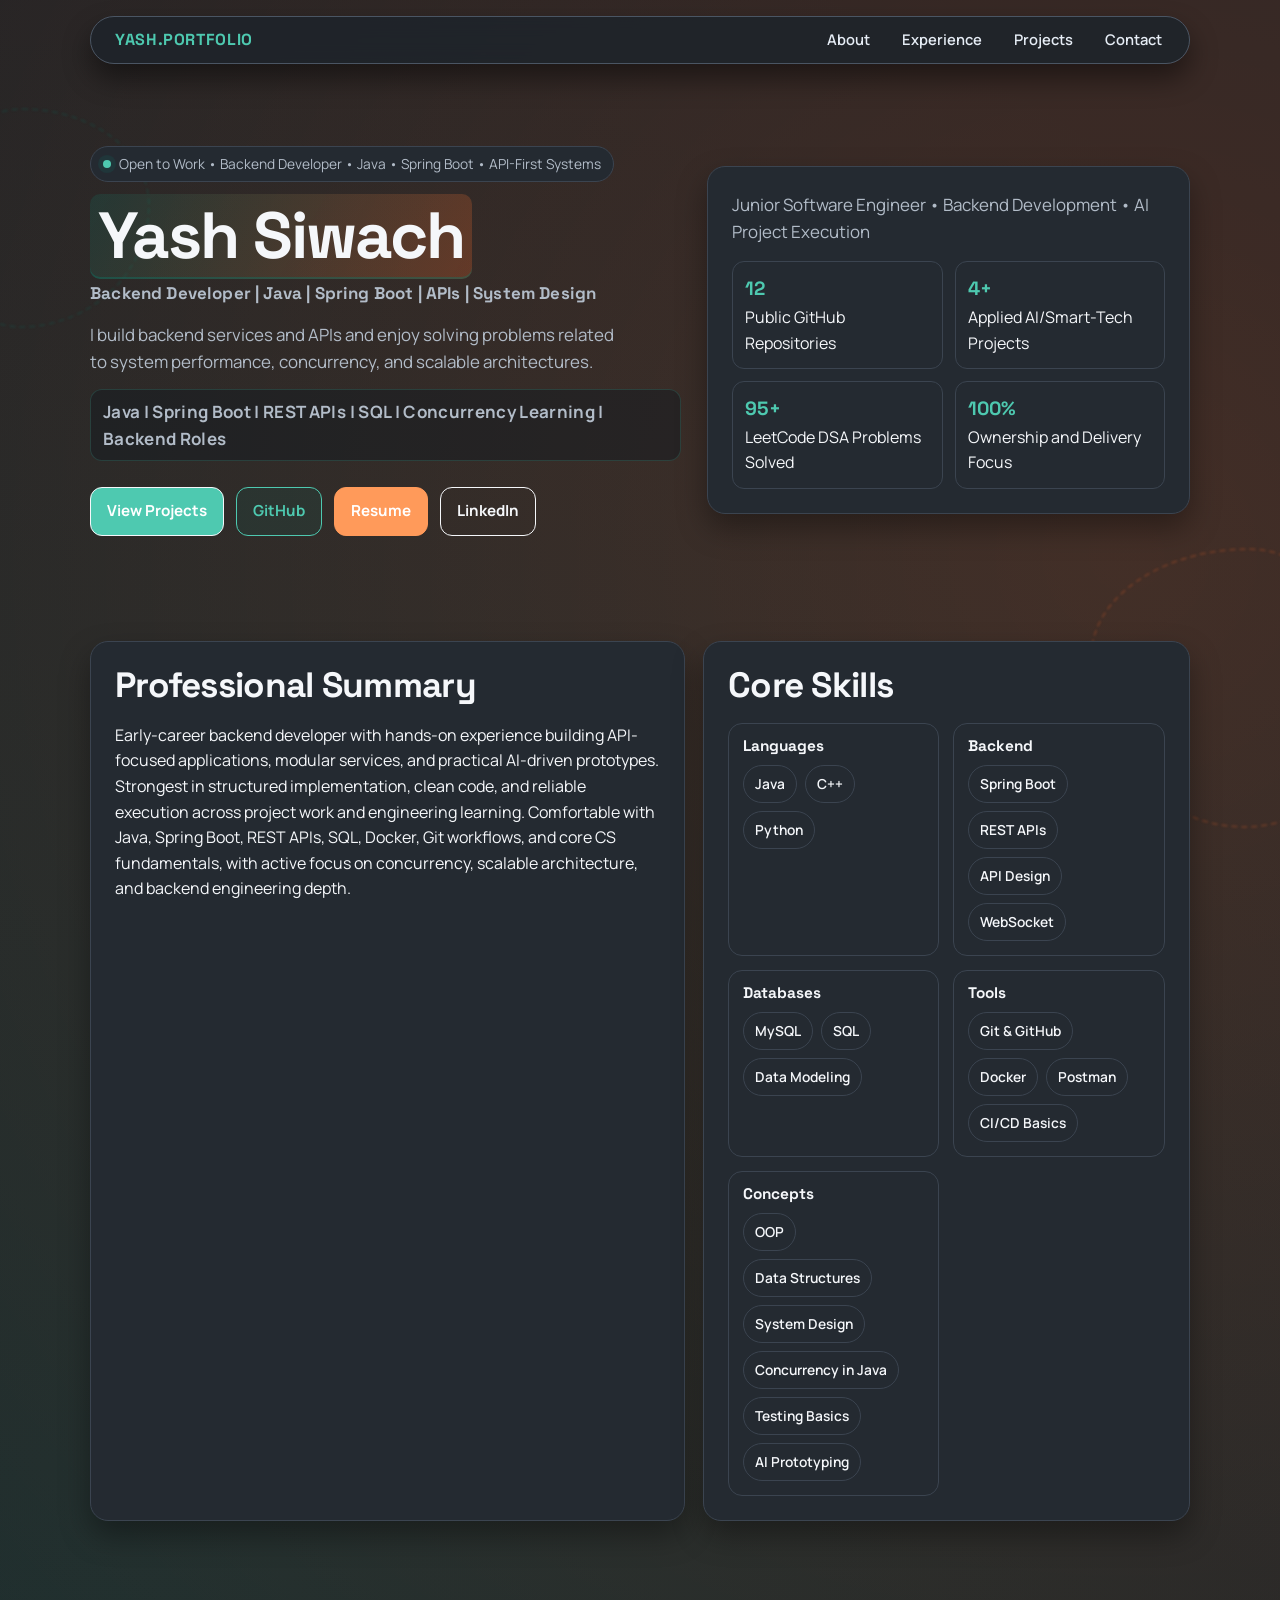
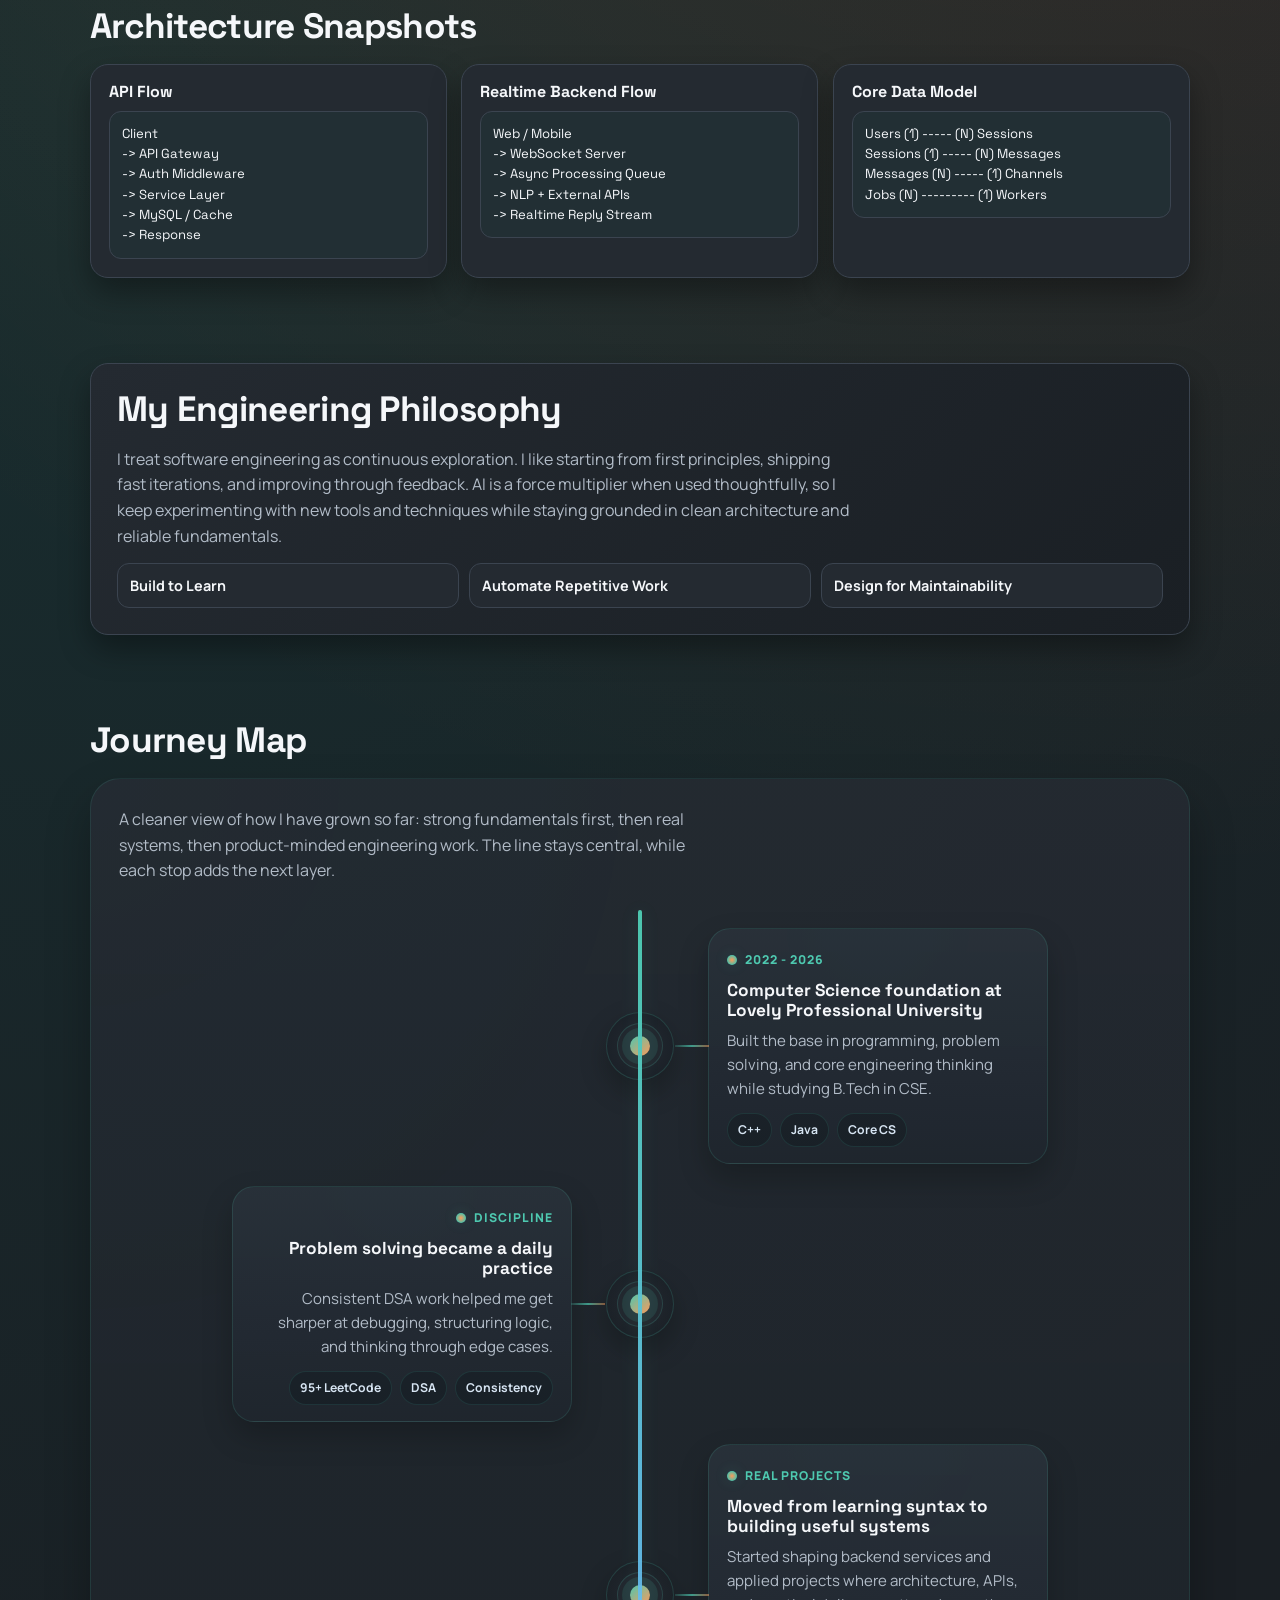
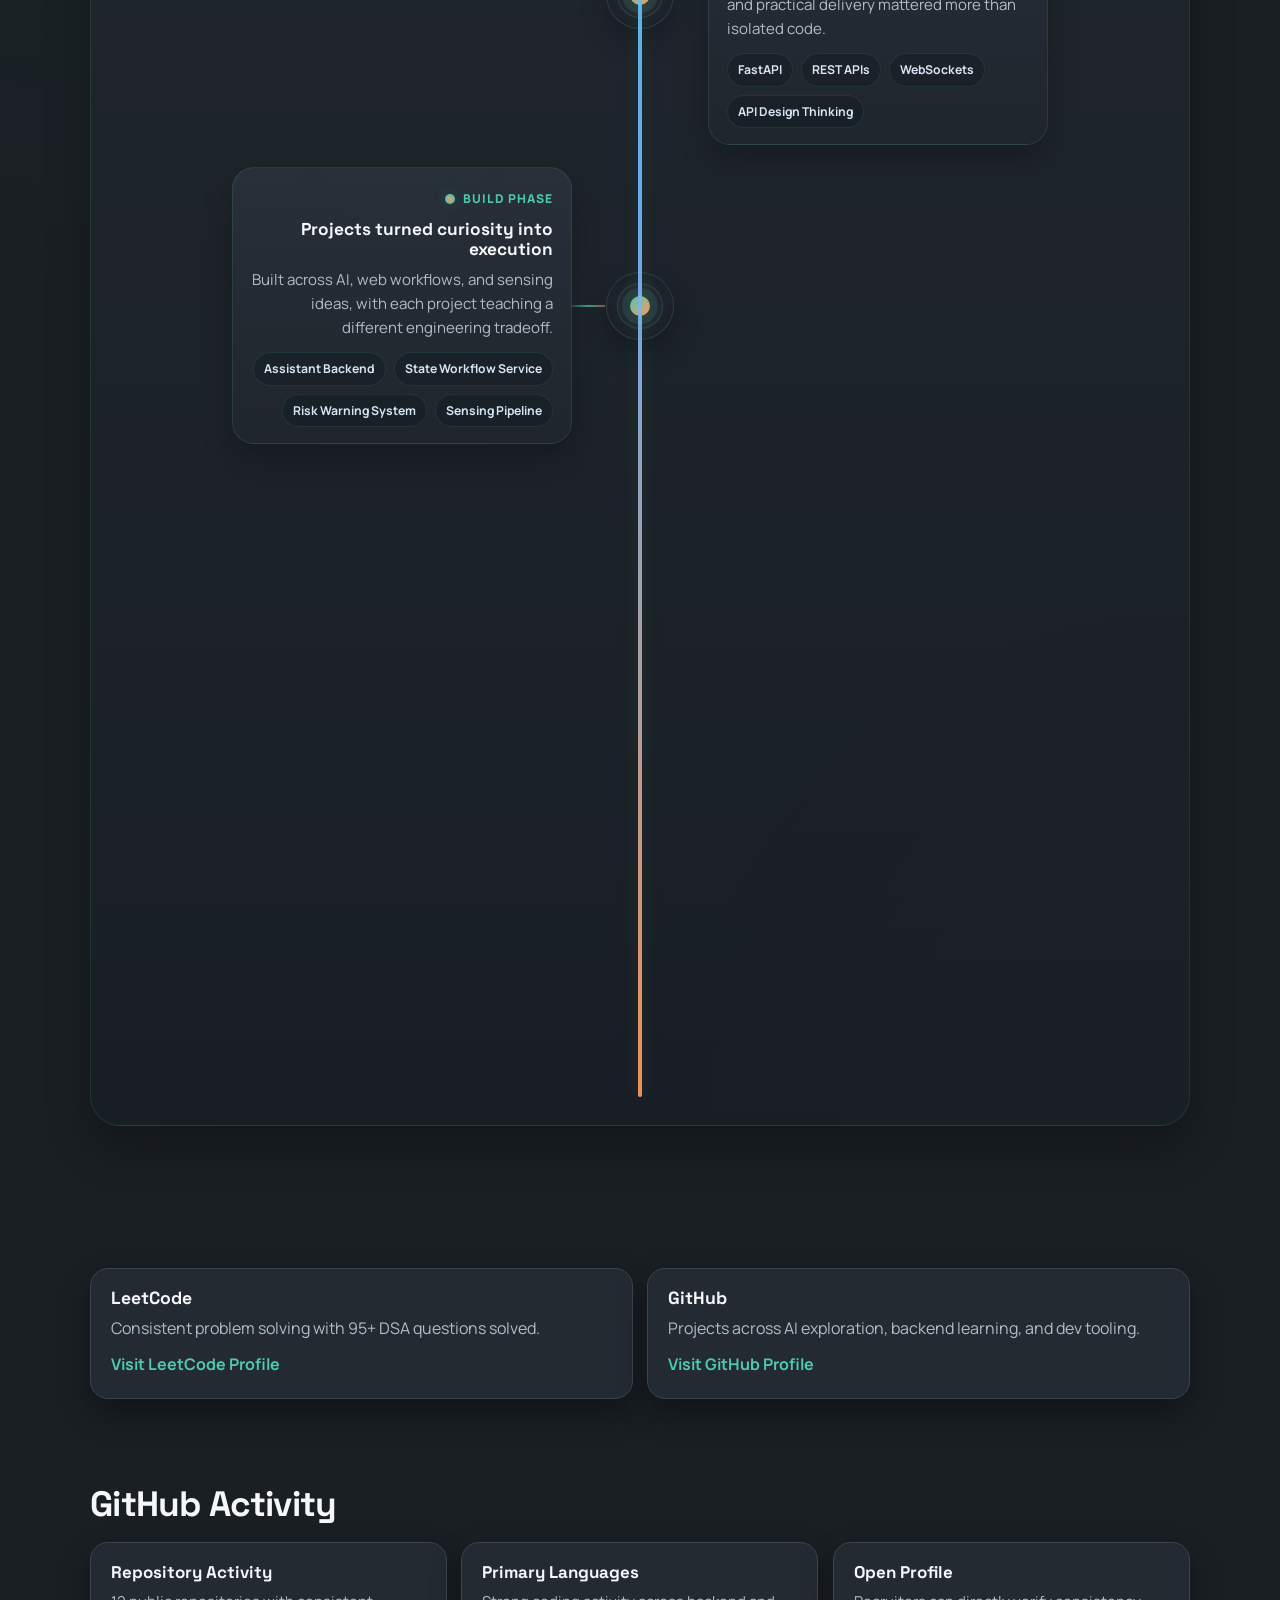
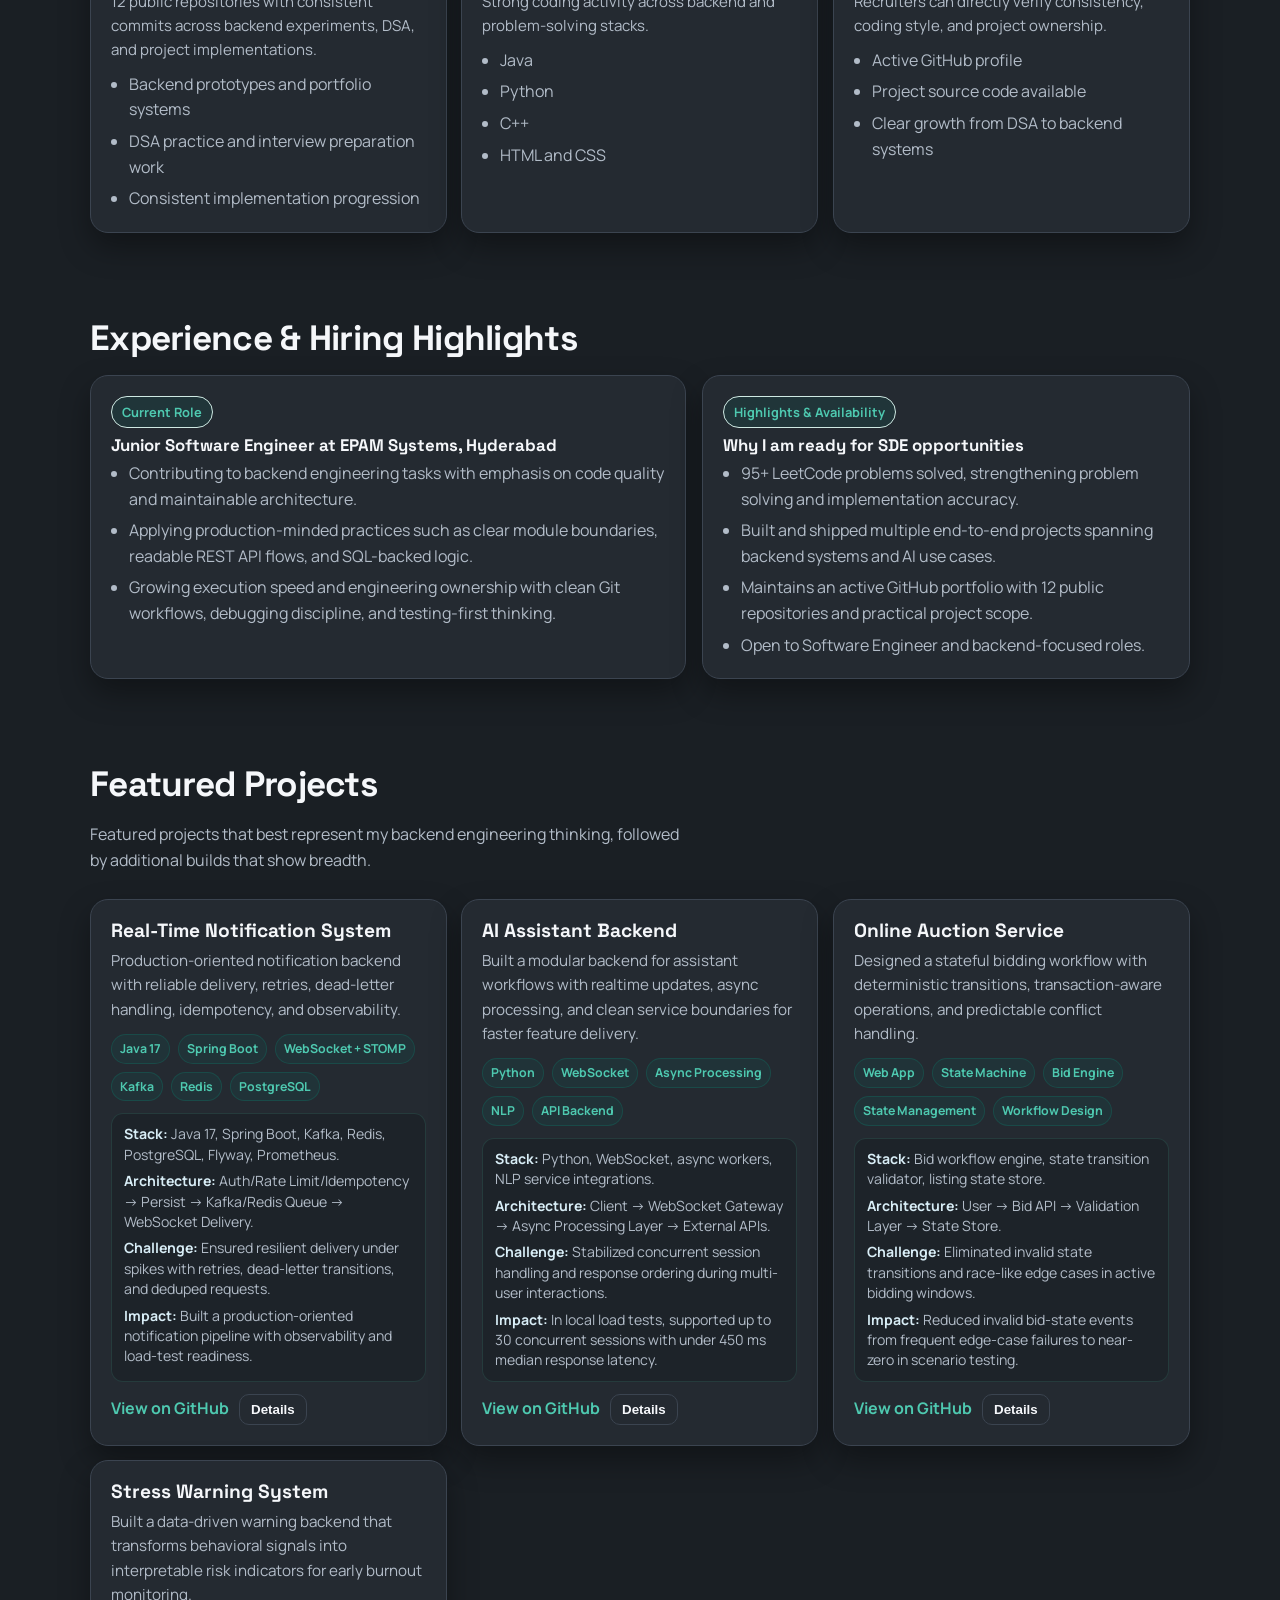
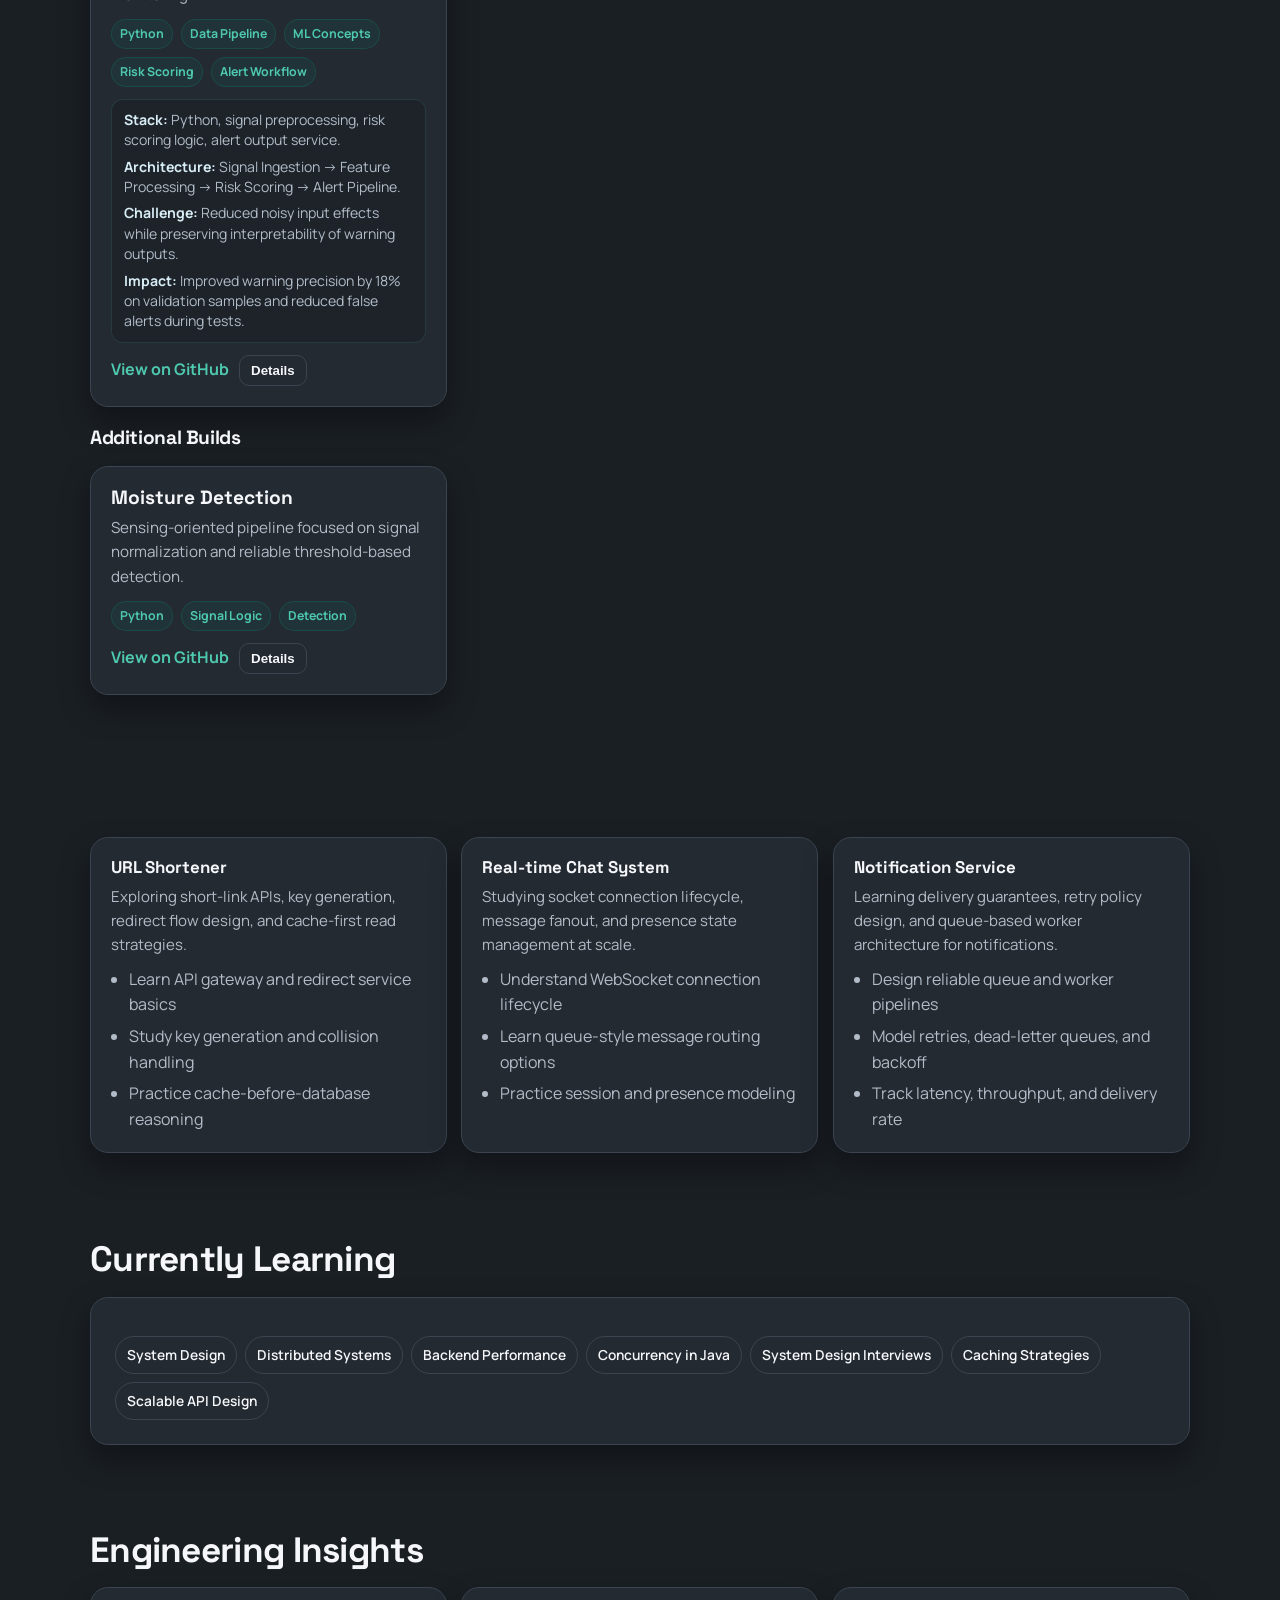
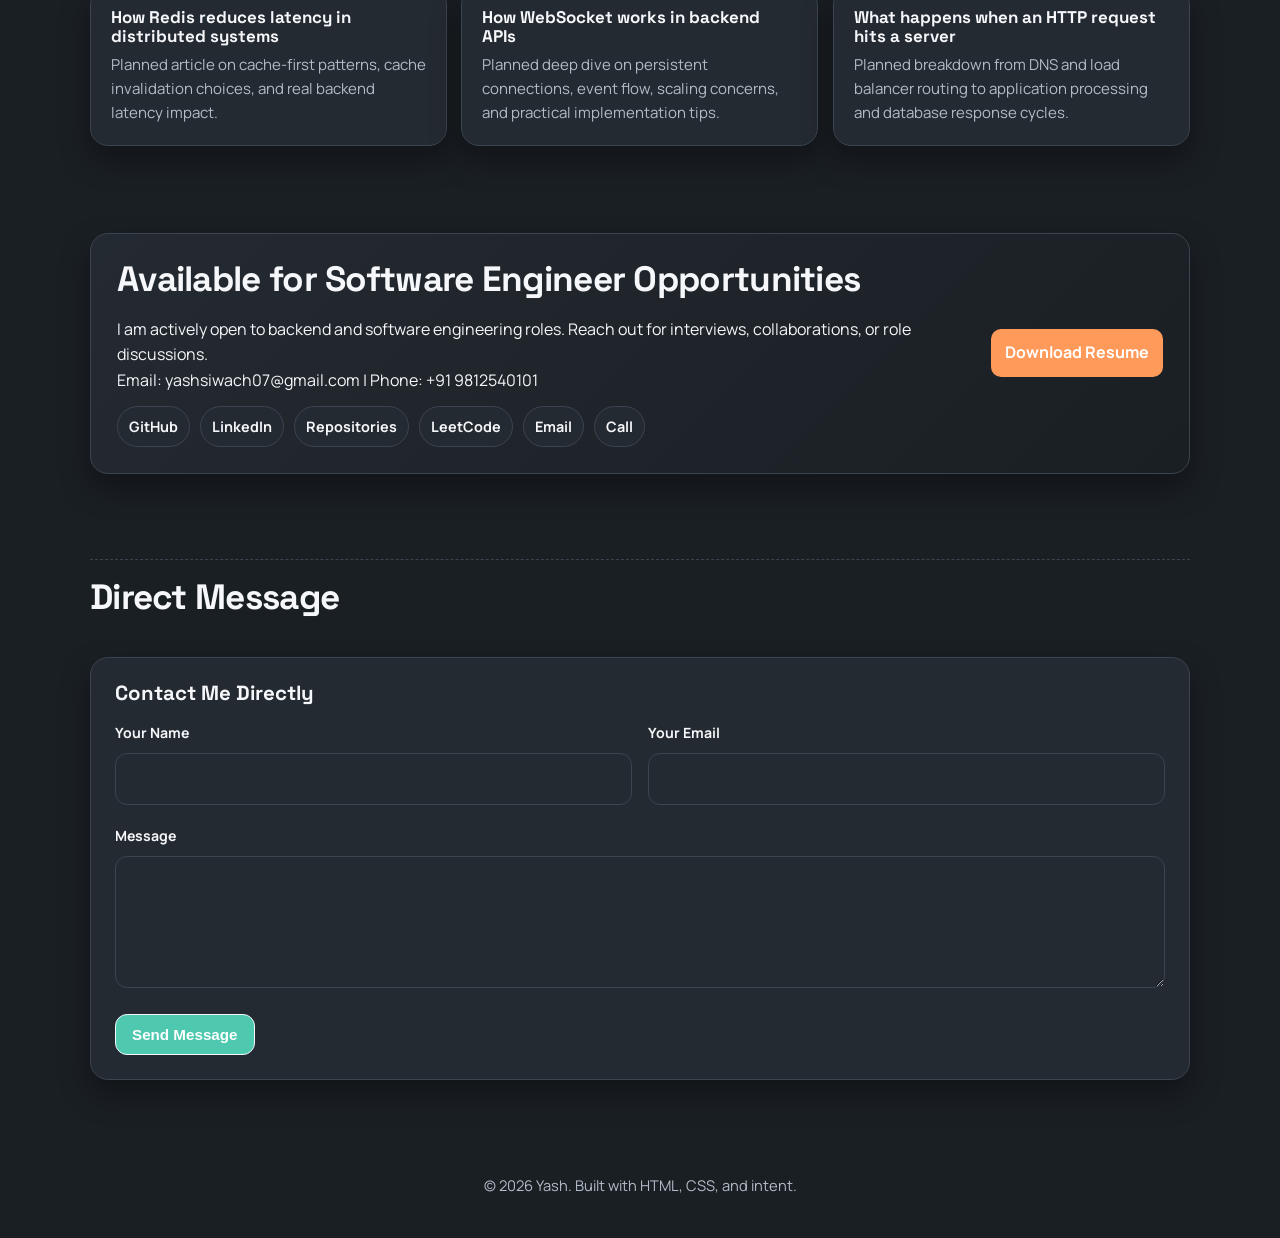
==== commit cbb43ccf: "Add Notification System as featured portfolio project" ====
--- a/index.html
+++ b/index.html
@@ -1820,10 +1820,36 @@
 		<section id="projects">
 			<h2 class="section-title fade-up">Featured Projects</h2>
 			<p class="journey-lead fade-up delay-1">
-				Three featured projects that best represent my backend engineering thinking,
+				Featured projects that best represent my backend engineering thinking,
 				followed by additional builds that show breadth.
 			</p>
 			<div class="projects-grid">
+				<article class="project fade-up delay-1">
+					<h3>Real-Time Notification System</h3>
+					<p>
+						Production-oriented notification backend with reliable delivery, retries, dead-letter handling,
+						idempotency, and observability.
+					</p>
+					<div class="project-tech">
+						<span>Java 17</span>
+						<span>Spring Boot</span>
+						<span>WebSocket + STOMP</span>
+						<span>Kafka</span>
+						<span>Redis</span>
+						<span>PostgreSQL</span>
+					</div>
+					<div class="project-spec">
+						<p><strong>Stack:</strong> Java 17, Spring Boot, Kafka, Redis, PostgreSQL, Flyway, Prometheus.</p>
+						<p><strong>Architecture:</strong> Auth/Rate Limit/Idempotency -> Persist -> Kafka/Redis Queue -> WebSocket Delivery.</p>
+						<p><strong>Challenge:</strong> Ensured resilient delivery under spikes with retries, dead-letter transitions, and deduped requests.</p>
+						<p><strong>Impact:</strong> Built a production-oriented notification pipeline with observability and load-test readiness.</p>
+					</div>
+					<div class="project-actions">
+						<a href="https://github.com/yashsiwacha/Real-Time-Notification-System" target="_blank" rel="noopener noreferrer">View on GitHub</a>
+						<button class="details-btn" type="button" data-project="notification">Details</button>
+					</div>
+				</article>
+
 				<article class="project fade-up delay-1">
 					<h3>AI Assistant Backend</h3>
 					<p>
@@ -1917,6 +1943,7 @@
 						<button class="details-btn" type="button" data-project="moisture">Details</button>
 					</div>
 				</article>
+
 			</div>
 		</section>
 
@@ -2154,6 +2181,26 @@
 					"Converting raw data into stable moisture indicators"
 				],
 				outcome: "Shows ability to bridge software engineering, signal processing logic, and data-driven sensing applications."
+			},
+			notification: {
+				title: "Real-Time Notification System",
+				summary: "Spring Boot notification service delivering resilient real-time updates with retry, idempotency, dead-letter handling, and metrics-first operations.",
+				architecture: [
+					"POST /api/notifications validates auth, rate limit, and idempotency",
+					"Events are persisted and published to Kafka with Redis-backed fallback mode",
+					"WebSocket delivery updates state to DELIVERED, RETRY_SCHEDULED, or DEAD_LETTER"
+				],
+				features: [
+					"WebSocket + STOMP realtime delivery via /user/queue/notifications",
+					"JWT + RBAC secured APIs with ADMIN/USER roles",
+					"Redis token-bucket rate limiter and idempotent create flow",
+					"PostgreSQL persistence, Flyway migrations, Prometheus and Grafana support"
+				],
+				challenges: [
+					"Ensuring reliable delivery under transient failures with exponential backoff",
+					"Preventing duplicate notification creation while keeping throughput high"
+				],
+				outcome: "Demonstrates production-ready backend engineering with reliability patterns, observability, and high-load readiness."
 			}
 		};
 
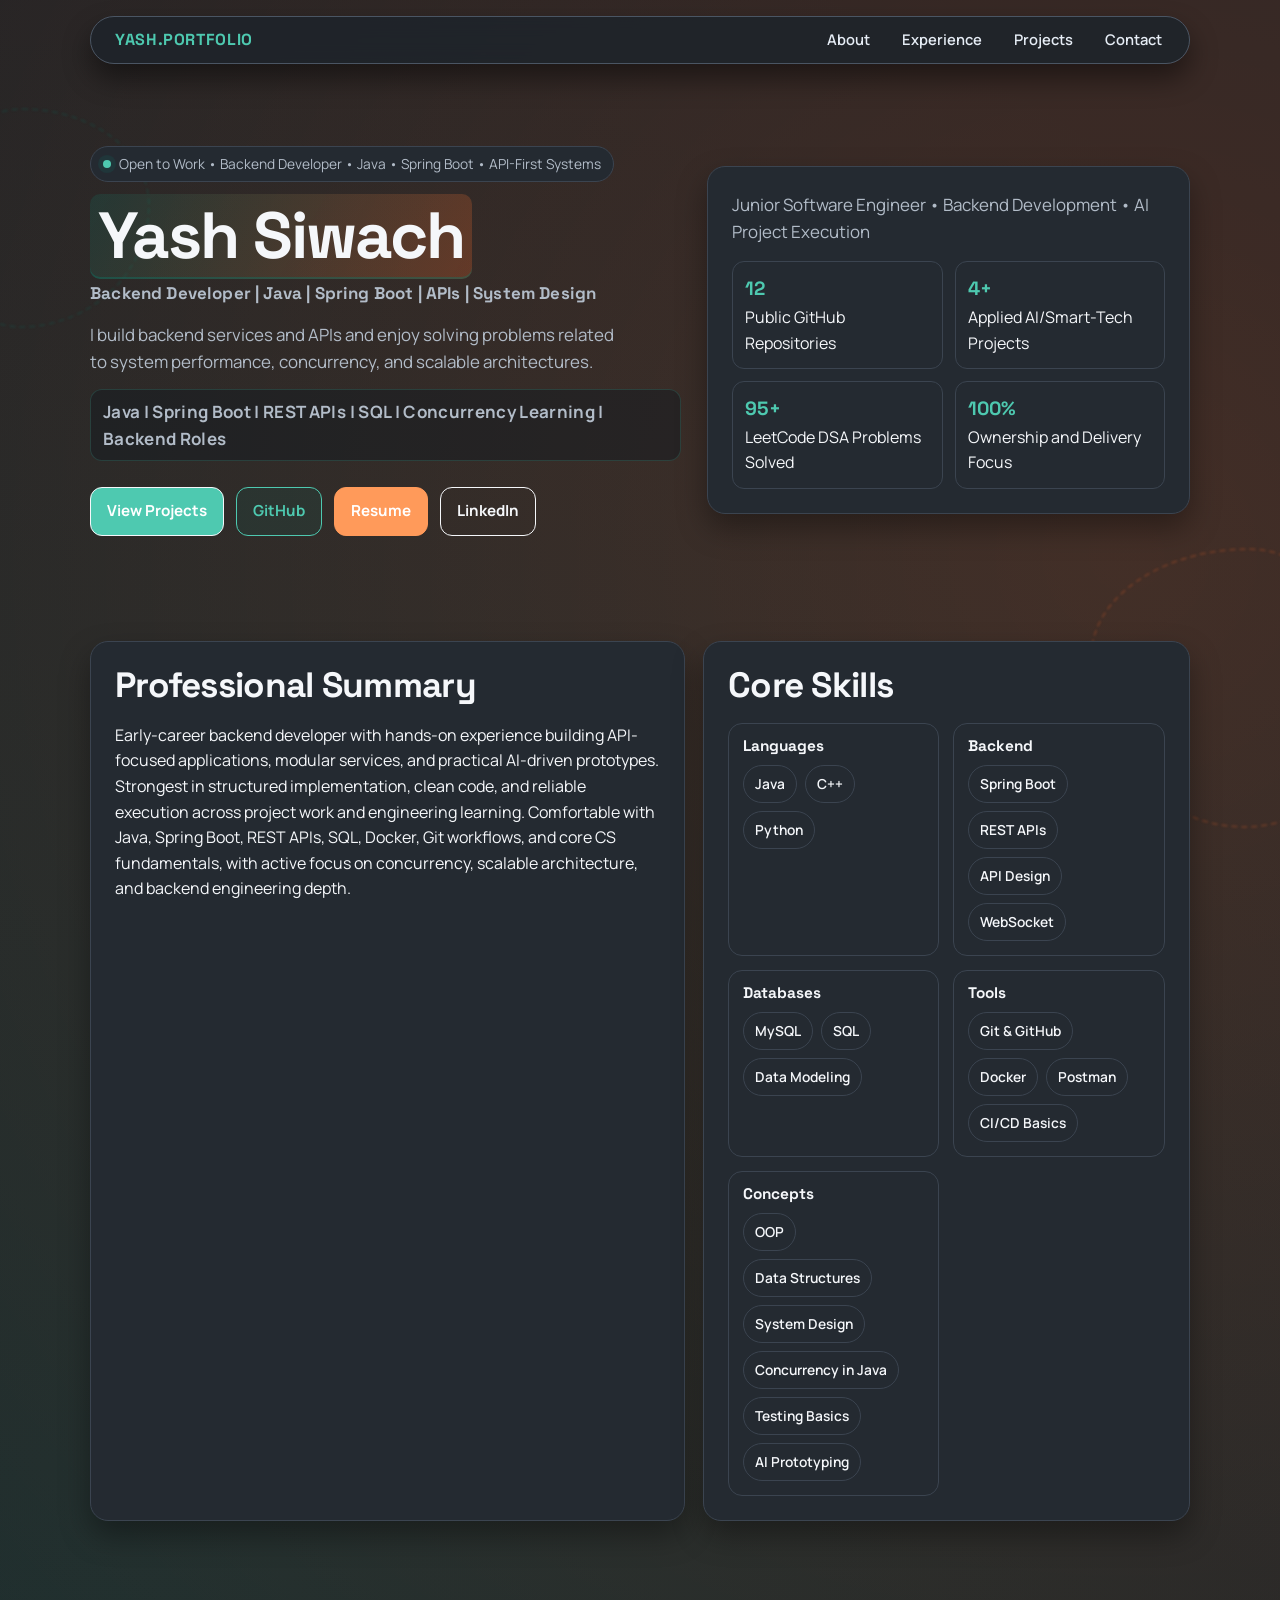
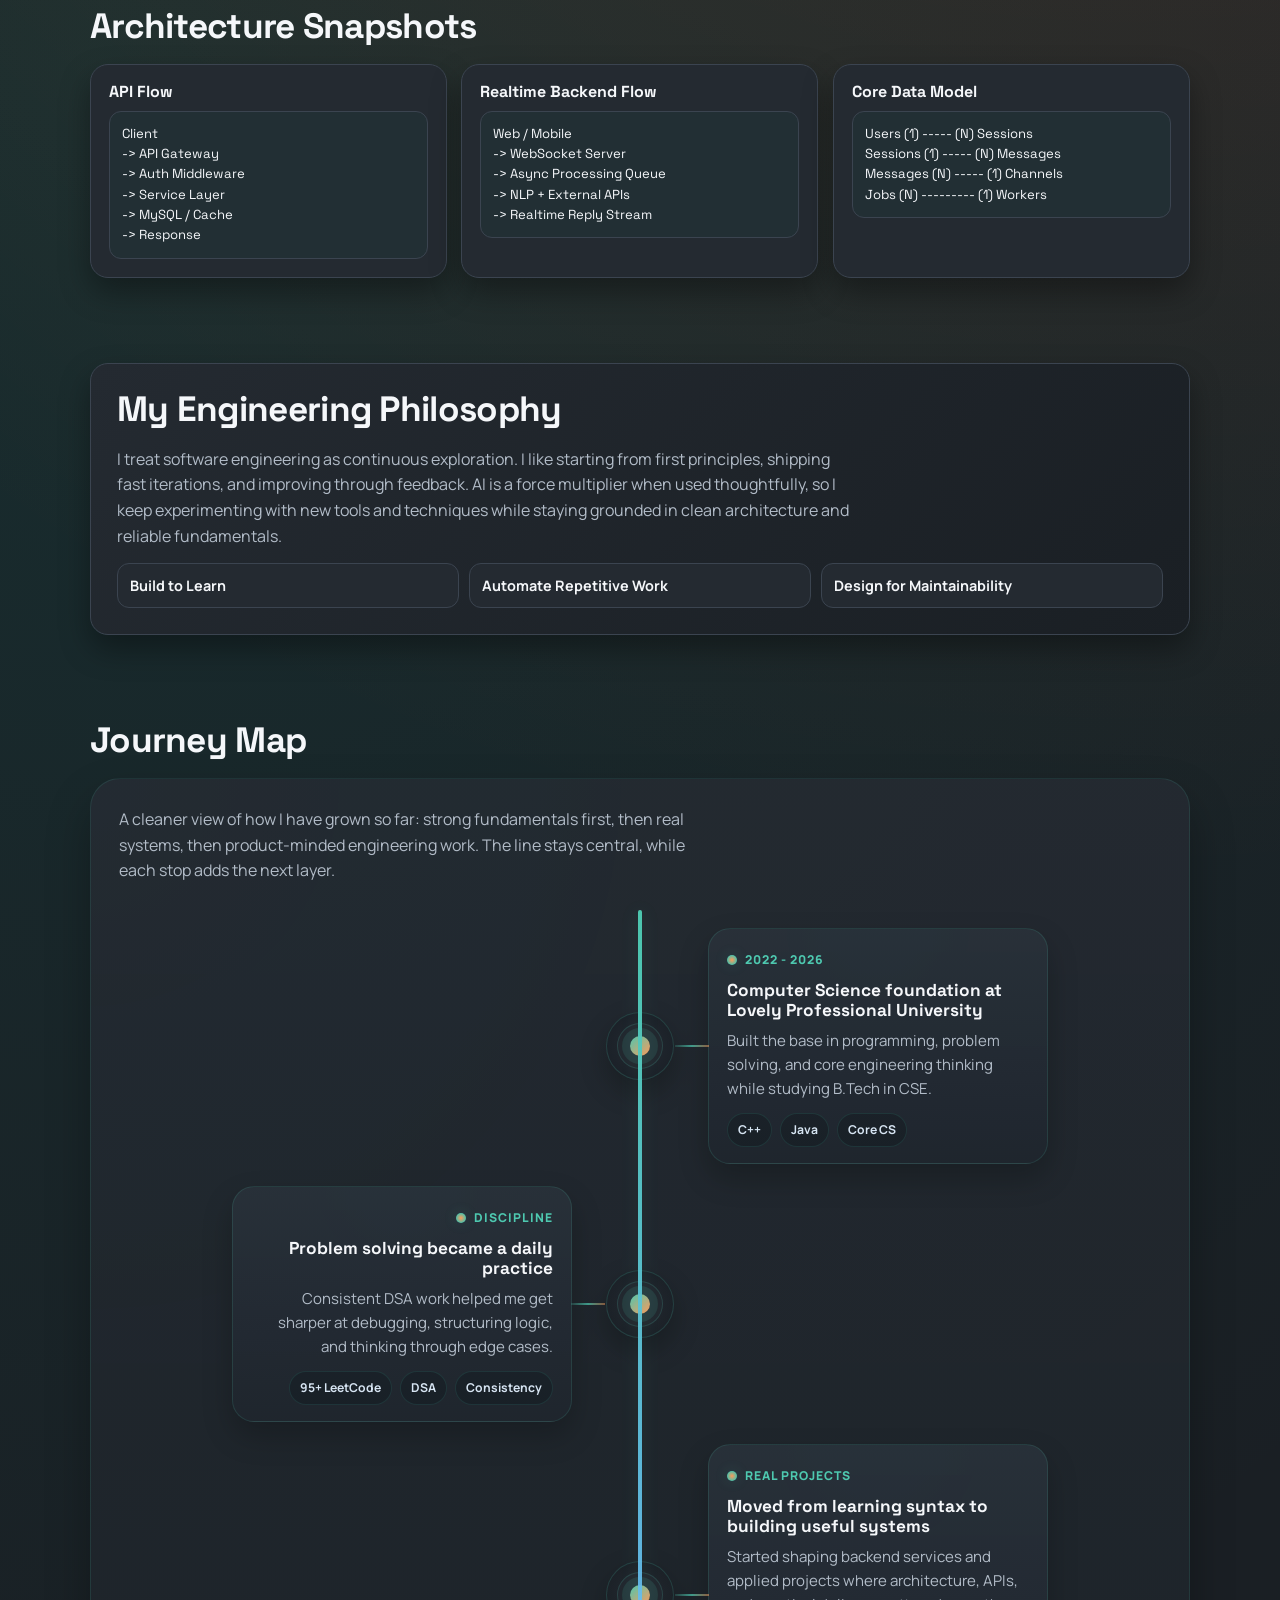
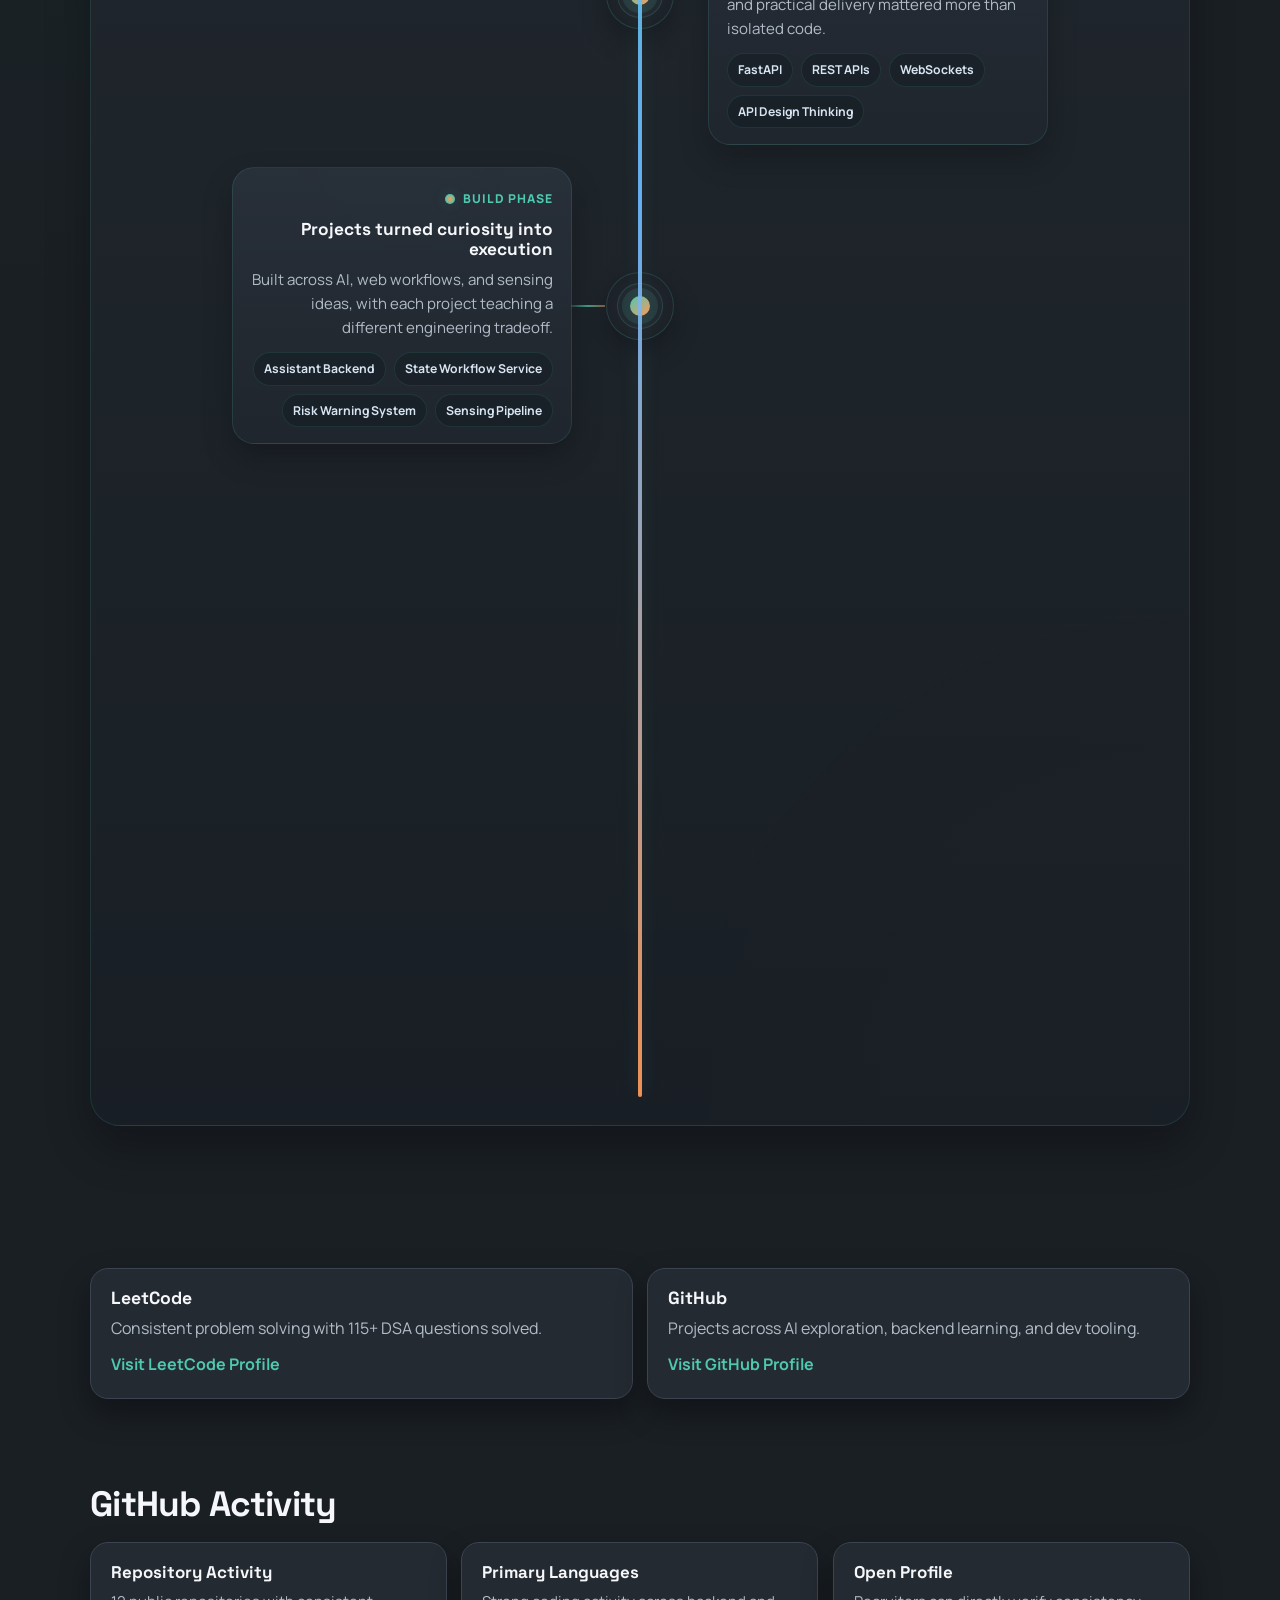
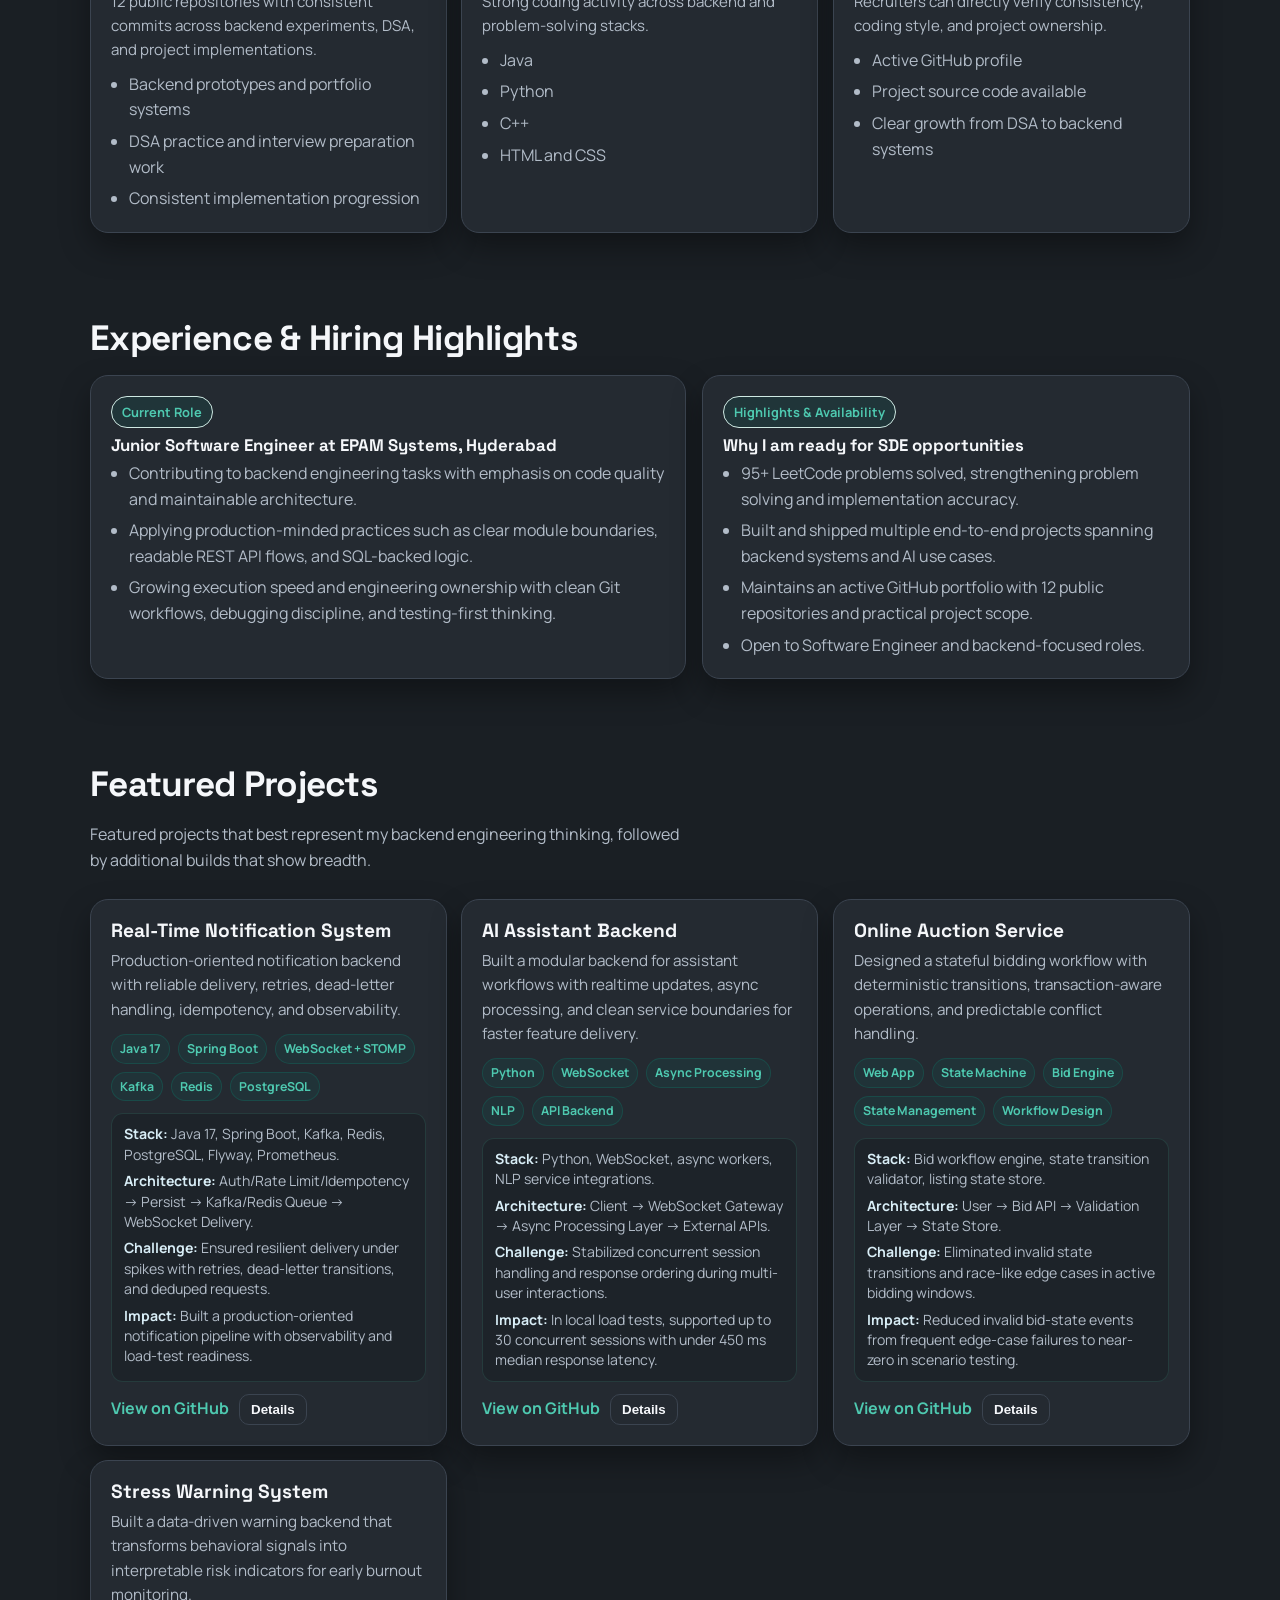
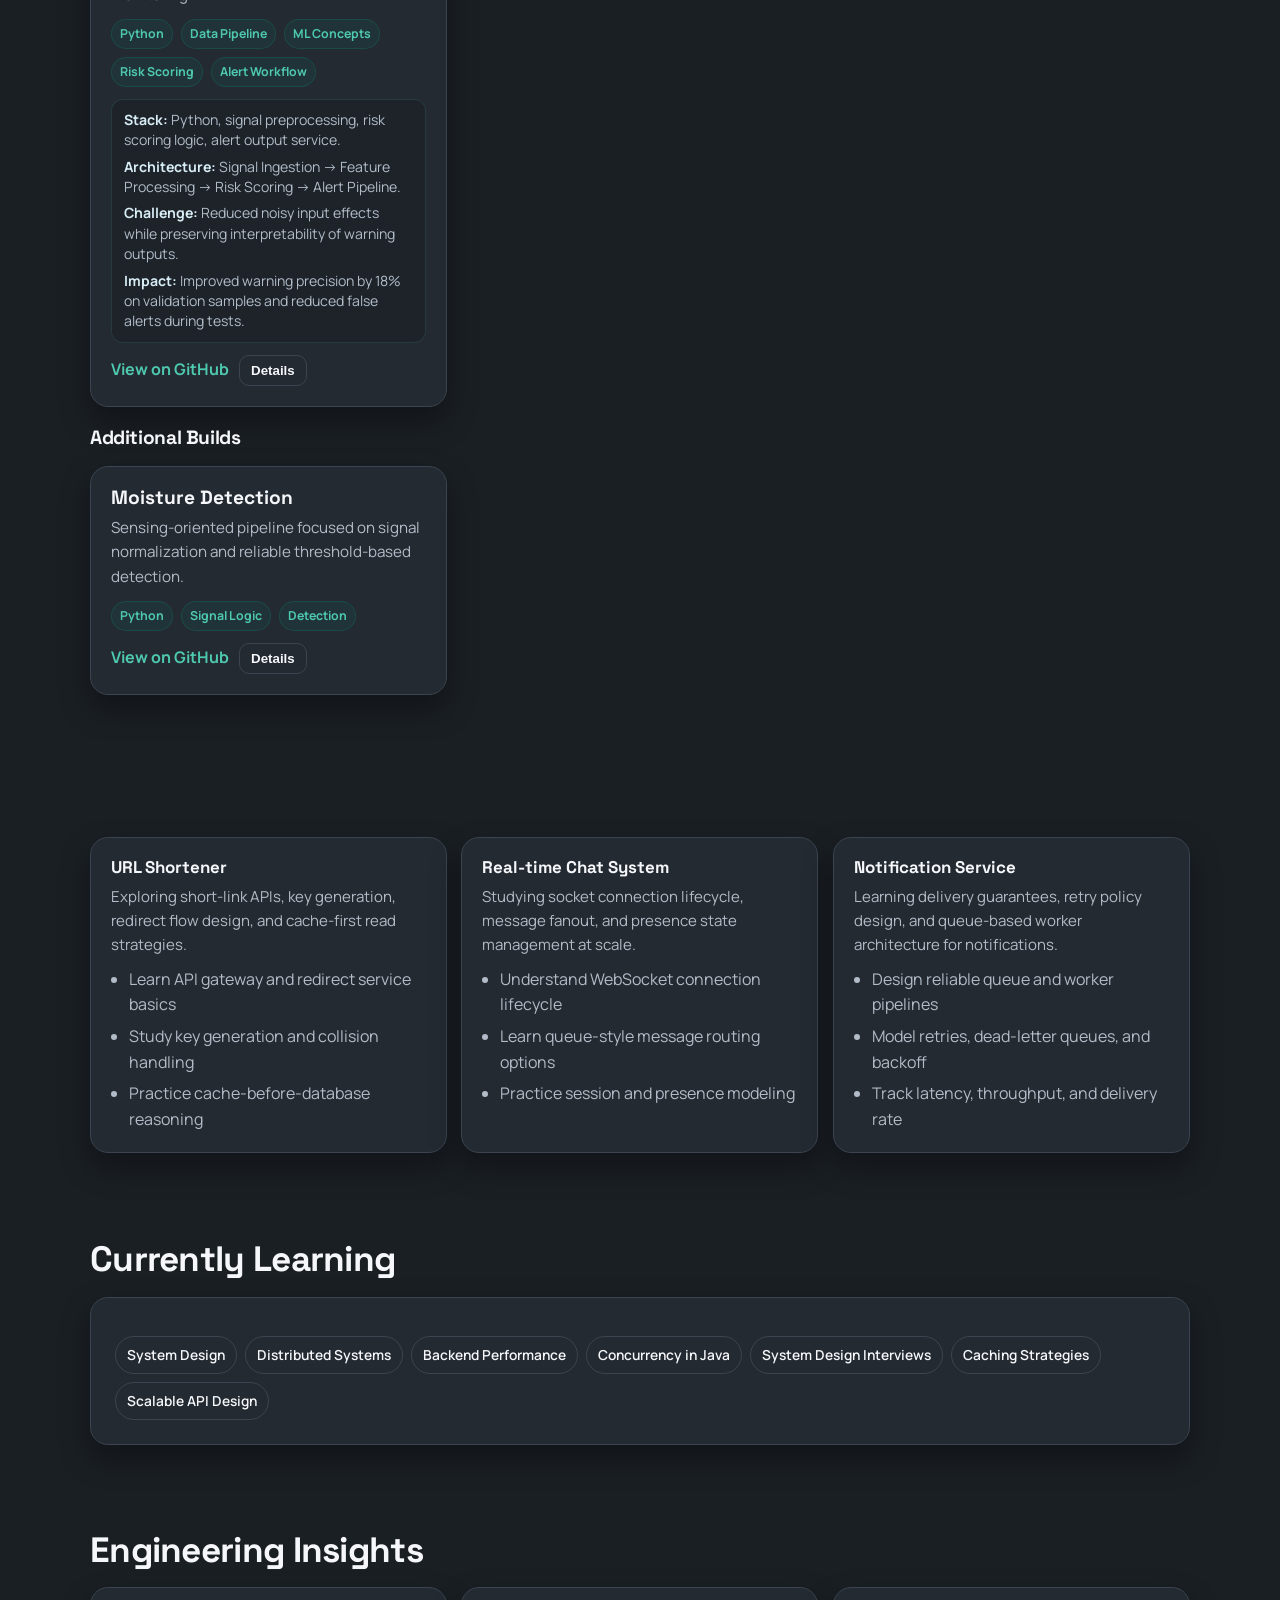
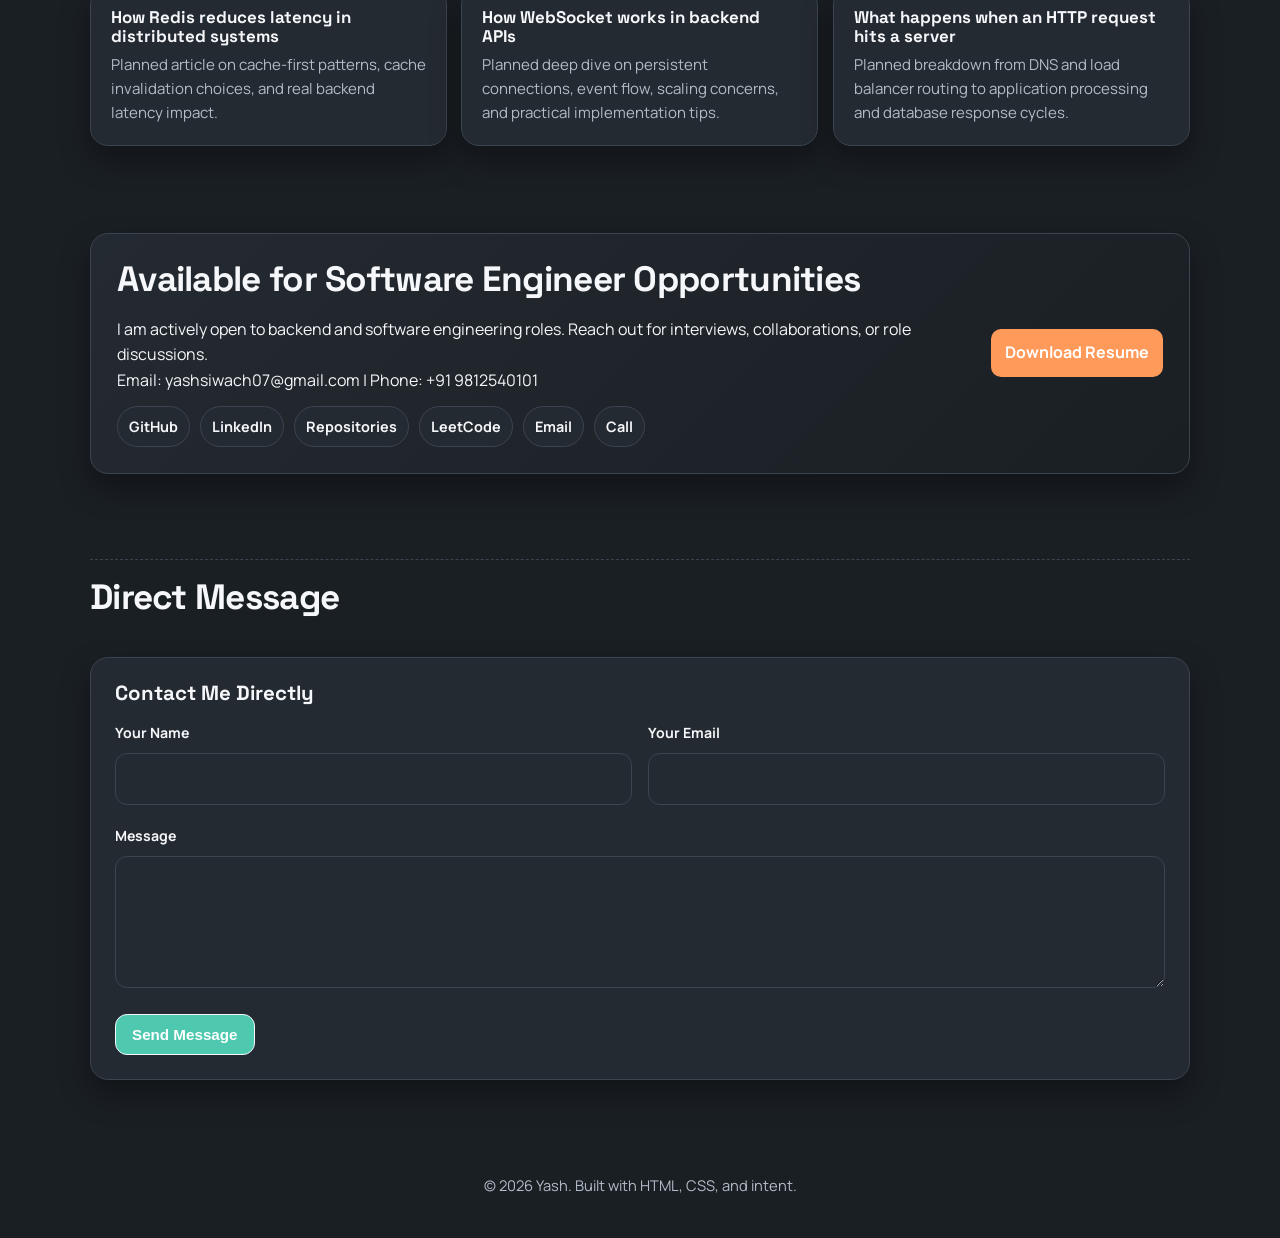
==== commit 55130b2c: "Update index.html" ====
--- a/index.html
+++ b/index.html
@@ -1747,7 +1747,7 @@
 			<div class="profiles-grid">
 				<article class="profile-card fade-up delay-1">
 					<h3>LeetCode</h3>
-					<p>Consistent problem solving with 95+ DSA questions solved.</p>
+					<p>Consistent problem solving with 115+ DSA questions solved.</p>
 					<a href="https://leetcode.com/u/YashSiwachA/" target="_blank" rel="noopener noreferrer">Visit LeetCode Profile</a>
 				</article>
 				<article class="profile-card fade-up delay-2">
